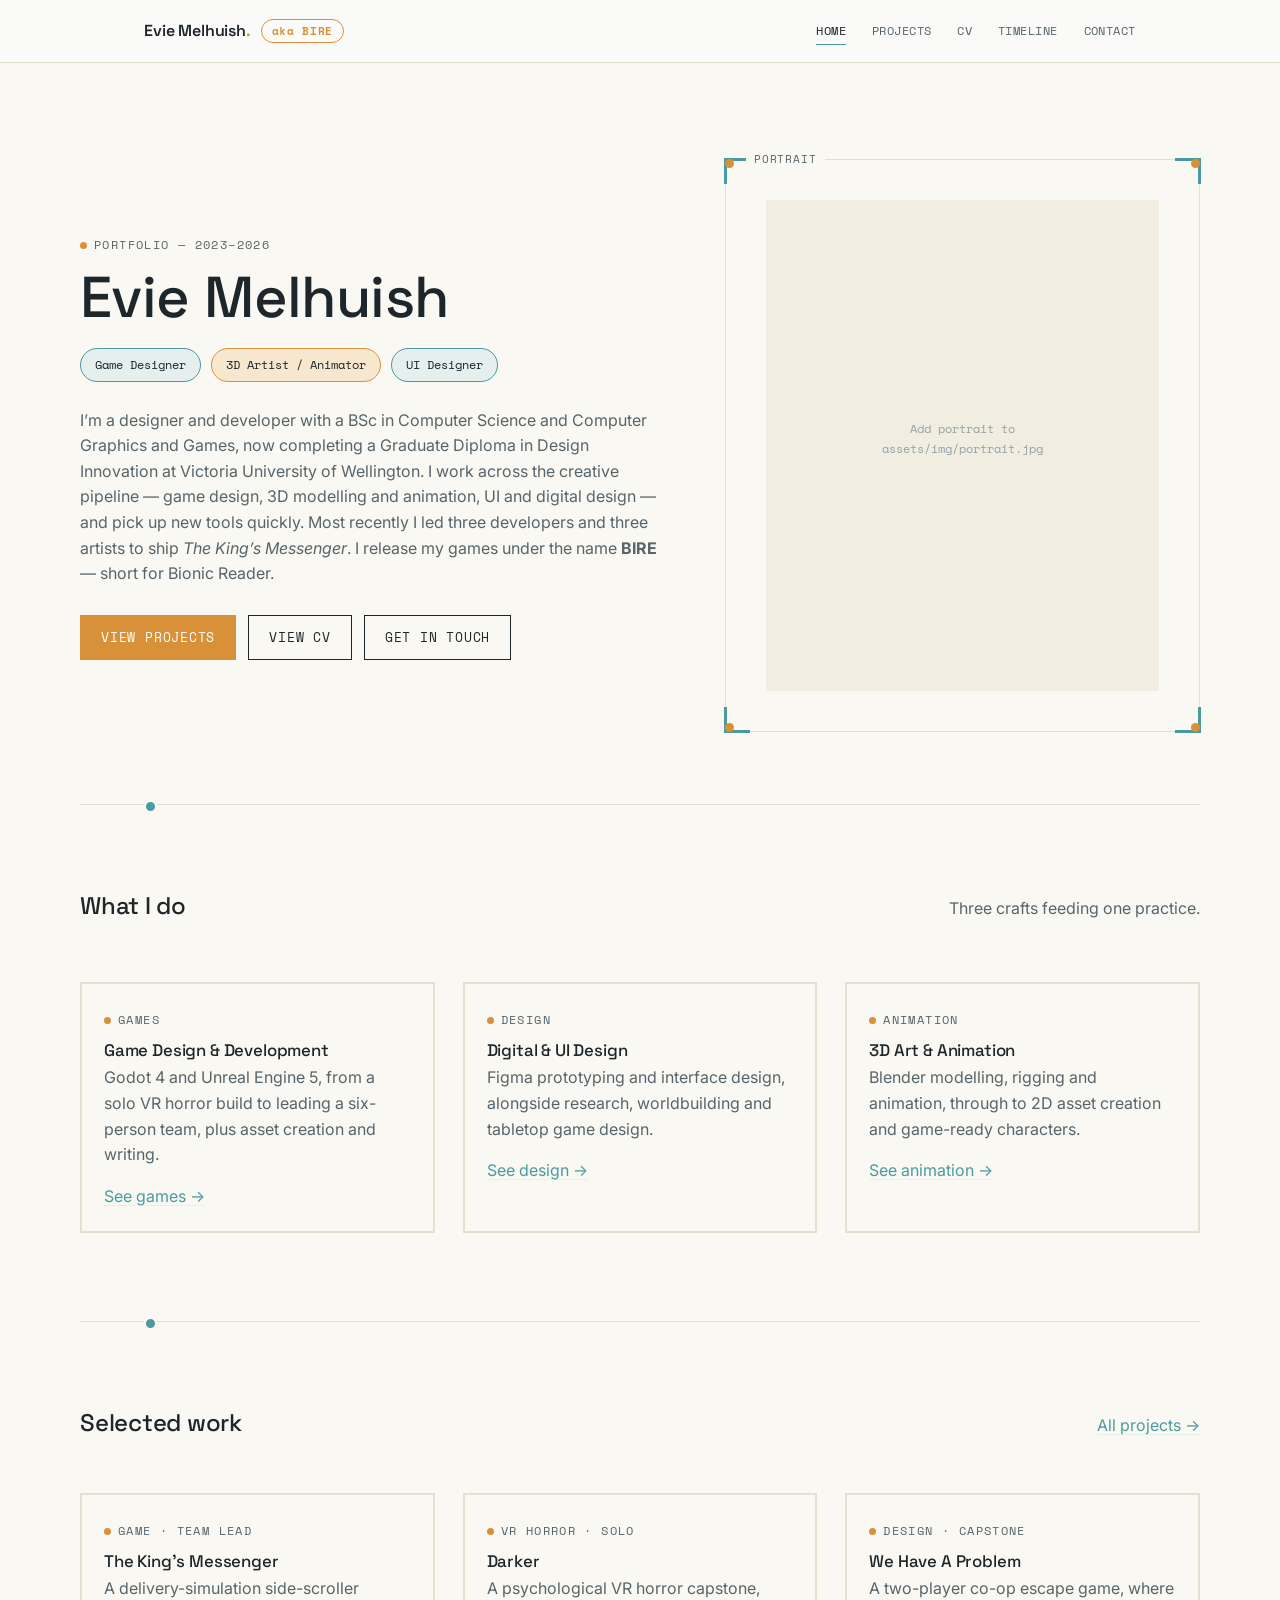
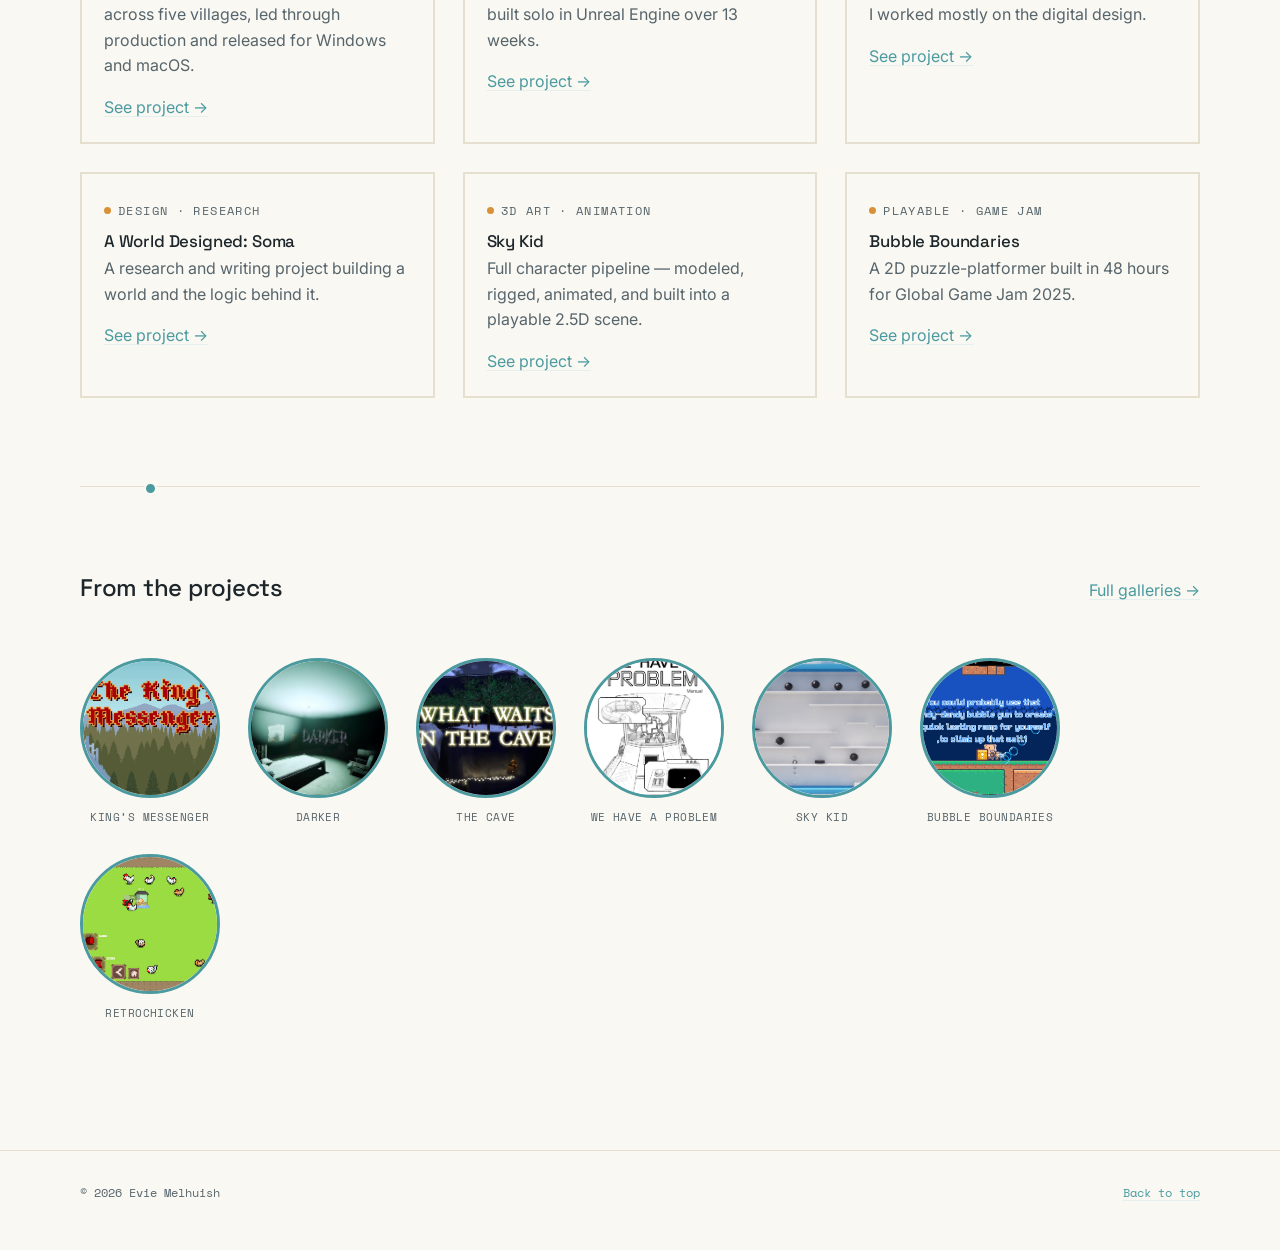
==== index.html @ 29e8d528 "page update" ====
<!DOCTYPE html>
<html lang="en">
<head>
<meta charset="UTF-8">
<meta name="viewport" content="width=device-width, initial-scale=1.0">
<title>Evie Melhuish — Game Designer, 3D Artist &amp; UI Designer</title>
<meta name="description" content="Portfolio of Evie Melhuish: game design, 3D art and animation, and UI design, including The King’s Messenger, We Have A Problem and the solo VR horror Darker.">
<link rel="preconnect" href="https://fonts.googleapis.com">
<link href="https://fonts.googleapis.com/css2?family=Space+Grotesk:wght@500;600;700&family=Inter:wght@400;500;600&family=Space+Mono:wght@400;700&display=swap" rel="stylesheet">
<link rel="stylesheet" href="css/style.css">
</head>
<body>

<header class="site-header">
  <nav class="nav">
    <a href="index.html" class="nav-name">Evie Melhuish<span class="dot">.</span><span class="nickname-badge">aka BIRE</span></a>
    <button class="nav-toggle" aria-expanded="false" aria-label="Toggle navigation">Menu</button>
    <ul class="nav-links">
      <li><a href="index.html" aria-current="page">Home</a></li>
      <li><a href="projects.html">Projects</a></li>
      <li><a href="cv.html">CV</a></li>
      <li><a href="timeline.html">Timeline</a></li>
      <li><a href="contact.html">Contact</a></li>
    </ul>
  </nav>
</header>

<main>

  <!-- HERO -->
  <section class="hero container">
    <div class="hero-grid">
      <div>
        <p class="eyebrow">Portfolio — 2023–2026</p>
        <h1>Evie Melhuish</h1>
        <div class="role-tags">
          <span>Game Designer</span>
          <span>3D Artist / Animator</span>
          <span>UI Designer</span>
        </div>
        <p class="muted">
          I’m a designer and developer with a BSc in Computer Science and Computer
          Graphics and Games, now completing a Graduate Diploma in Design Innovation at
          Victoria University of Wellington. I work across the creative pipeline — game
          design, 3D modelling and animation, UI and digital design — and pick up new
          tools quickly. Most recently I led three developers and three artists to ship
          <em>The King’s Messenger</em>. I release my games under the name
          <strong>BIRE</strong> — short for Bionic Reader.
        </p>
        <div class="hero-actions">
          <a href="projects.html" class="btn btn-accent">View Projects</a>
          <a href="cv.html" class="btn">View CV</a>
          <a href="contact.html" class="btn">Get in Touch</a>
        </div>
      </div>

      <div class="frame">
        <span class="fr fr-tl"></span><span class="fr fr-tr"></span>
      <span class="fr fr-bl"></span><span class="fr fr-br"></span>
        <span class="frame-label">Portrait</span>
        <div class="portrait-frame">
          <!-- Add your headshot at assets/img/portrait.jpg, then replace this paragraph with:
               <img src="assets/img/portrait.jpg" alt="Evie Melhuish"> -->
          <p class="portrait-placeholder">Add portrait to<br>assets/img/portrait.jpg</p>
        </div>
      </div>
    </div>
  </section>

  <!-- WHAT I DO — one card per work section -->
  <section class="section container">
    <div class="section-head">
      <h2>What I do</h2>
      <p class="muted" style="max-width:32ch;">Three crafts feeding one practice.</p>
    </div>
    <div class="grid-3">
      <div class="card">
        <p class="eyebrow">Games</p>
        <h3>Game Design &amp; Development</h3>
        <p class="muted">Godot 4 and Unreal Engine 5, from a solo VR horror build to leading a six-person team, plus asset creation and writing.</p>
        <a href="games.html" class="text-link">See games →</a>
      </div>
      <div class="card">
        <p class="eyebrow">Design</p>
        <h3>Digital &amp; UI Design</h3>
        <p class="muted">Figma prototyping and interface design, alongside research, worldbuilding and tabletop game design.</p>
        <a href="design.html" class="text-link">See design →</a>
      </div>
      <div class="card">
        <p class="eyebrow">Animation</p>
        <h3>3D Art &amp; Animation</h3>
        <p class="muted">Blender modelling, rigging and animation, through to 2D asset creation and game-ready characters.</p>
        <a href="animation.html" class="text-link">See animation →</a>
      </div>
    </div>
  </section>

  <!-- SELECTED WORK -->
  <section class="section container">
    <div class="section-head">
      <h2>Selected work</h2>
      <a href="projects.html" class="text-link">All projects →</a>
    </div>
    <div class="grid-3">
      <div class="card">
        <p class="eyebrow">Game · Team Lead</p>
        <h3>The King’s Messenger</h3>
        <p class="muted">A delivery-simulation side-scroller across five villages, led through production and released for Windows and macOS.</p>
        <a href="games.html#kings-messenger" class="text-link">See project →</a>
      </div>
      <div class="card">
        <p class="eyebrow">VR Horror · Solo</p>
        <h3>Darker</h3>
        <p class="muted">A psychological VR horror capstone, built solo in Unreal Engine over 13 weeks.</p>
        <a href="games.html#darker" class="text-link">See project →</a>
      </div>
      <div class="card">
        <p class="eyebrow">Design · Capstone</p>
        <h3>We Have A Problem</h3>
        <p class="muted">A two-player co-op escape game, where I worked mostly on the digital design.</p>
        <a href="design.html#we-have-a-problem" class="text-link">See project →</a>
      </div>
      <div class="card">
        <p class="eyebrow">Design · Research</p>
        <h3>A World Designed: Soma</h3>
        <p class="muted">A research and writing project building a world and the logic behind it.</p>
        <a href="design.html#soma" class="text-link">See project →</a>
      </div>
      <div class="card">
        <p class="eyebrow">3D Art · Animation</p>
        <h3>Sky Kid</h3>
        <p class="muted">Full character pipeline — modeled, rigged, animated, and built into a playable 2.5D scene.</p>
        <a href="animation.html#sky-kid" class="text-link">See project →</a>
      </div>
      <div class="card">
        <p class="eyebrow">Playable · Game Jam</p>
        <h3>Bubble Boundaries</h3>
        <p class="muted">A 2D puzzle-platformer built in 48 hours for Global Game Jam 2025.</p>
        <a href="games.html#bubble-boundaries" class="text-link">See project →</a>
      </div>
    </div>
  </section>

  <!-- IMAGE GALLERY -->
  <section class="section container">
    <div class="section-head">
      <h2>From the projects</h2>
      <a href="projects.html" class="text-link">Full galleries →</a>
    </div>
    <div class="circle-gallery">
      <a href="games.html#kings-messenger">
        <figure>
          <img src="assets/img/kings-messenger-01-main.jpg" alt="The King’s Messenger screenshot">
          <figcaption>King’s Messenger</figcaption>
        </figure>
      </a>
      <a href="games.html#darker">
        <figure>
          <img src="assets/img/darker-01-cover.jpg" alt="Darker screenshot">
          <figcaption>Darker</figcaption>
        </figure>
      </a>
      <a href="games.html#what-waits-in-the-cave">
        <figure>
          <img src="assets/img/what-waits-in-the-cave-01-main.jpg" alt="What Waits in the Cave screenshot">
          <figcaption>The Cave</figcaption>
        </figure>
      </a>
      <a href="design.html#we-have-a-problem">
        <figure>
          <img src="assets/img/we-have-a-problem-01-cover.jpg" alt="We Have A Problem screenshot">
          <figcaption>We Have A Problem</figcaption>
        </figure>
      </a>
      <a href="animation.html#sky-kid">
        <figure>
          <img src="assets/img/skykid-04-gameplay.jpg" alt="Sky Kid screenshot">
          <figcaption>Sky Kid</figcaption>
        </figure>
      </a>
      <a href="games.html#bubble-boundaries">
        <figure>
          <img src="assets/img/bubble-boundaries-01.jpg" alt="Bubble Boundaries screenshot">
          <figcaption>Bubble Boundaries</figcaption>
        </figure>
      </a>
      <a href="games.html#retrochicken">
        <figure>
          <img src="assets/img/retrochicken-01.jpg" alt="RetroChicken screenshot">
          <figcaption>RetroChicken</figcaption>
        </figure>
      </a>
    </div>
  </section>

</main>

<footer class="site-footer">
  <div class="container">
    <span>© 2026 Evie Melhuish</span>
    <span><a href="index.html" class="text-link">Back to top</a></span>
  </div>
</footer>

<script src="js/main.js"></script>
</body>
</html>
---- css/style.css ----
/* ==========================================================================
   DESIGN TOKENS
   Palette: cool off-white ground, near-black ink, one indigo "select" accent
   (a nod to editor/engine selection-outline blue, kept sparing).
   Type: Space Grotesk (display, technical/geometric) + Inter (body) +
   Space Mono (utility — dates, labels, coordinates).
   Signature element: the "frame" — four corner brackets, like a viewport /
   camera gate / selection reticle. Used to mark anything the visitor should
   treat as a "screen": the hero portrait, project embeds, CV blocks.
   ========================================================================== */

:root {
  /* Palette pulled from Evie's reference swatches: warm lamplight yellow and
     amber sitting above a run of cool teals into near-black navy — reads like
     a flashlight beam in the dark, which suits a horror/VR-leaning games
     portfolio without tipping the whole site into "dark mode". */
  --bg: #FAF8F2;
  --bg-alt: #F1EDE1;
  --ink: #1C262B;
  --ink-muted: #56656C;
  --ink-faint: #96A2A6;
  --accent: #4A9AA0;
  --accent-warm: #D89138;
  --accent-soft: #E4EFEE;
  --accent-warm-soft: #F7E7CE;
  --border: #E4DFCF;
  --border-strong: #C7C0AC;

  --font-display: 'Space Grotesk', 'Helvetica Neue', Arial, sans-serif;
  --font-body: 'Inter', 'Helvetica Neue', Arial, sans-serif;
  --font-mono: 'Space Mono', 'SFMono-Regular', Consolas, monospace;

  --max-width: 1120px;
  --gutter: clamp(20px, 5vw, 64px);
  --frame-pad: clamp(20px, 4vw, 40px);
}

@media (prefers-color-scheme: dark) {
  /* Intentionally not auto-switching — a single considered light theme
     is part of the "clean minimal" brief. Left as a hook if you want
     to add a dark mode later. */
}

* { box-sizing: border-box; }
html { scroll-behavior: smooth; }
@media (prefers-reduced-motion: reduce) {
  html { scroll-behavior: auto; }
  *, *::before, *::after { animation-duration: 0.001ms !important; transition-duration: 0.001ms !important; }
}

body {
  margin: 0;
  background: var(--bg);
  color: var(--ink);
  font-family: var(--font-body);
  font-size: 16px;
  line-height: 1.6;
  -webkit-font-smoothing: antialiased;
}

img { max-width: 100%; display: block; }
a { color: inherit; }

h1, h2, h3, h4 {
  font-family: var(--font-display);
  font-weight: 500;
  line-height: 1.1;
  margin: 0 0 0.5em;
  letter-spacing: -0.01em;
}

p { margin: 0 0 1em; color: var(--ink); }
.muted { color: var(--ink-muted); }

.eyebrow {
  font-family: var(--font-mono);
  font-size: 0.72rem;
  letter-spacing: 0.12em;
  text-transform: uppercase;
  color: var(--ink-muted);
  display: inline-flex;
  align-items: center;
  gap: 7px;
}
.eyebrow::before {
  content: '';
  width: 7px;
  height: 7px;
  border-radius: 50%;
  background: var(--accent-warm);
  flex-shrink: 0;
}

.container {
  max-width: var(--max-width);
  margin: 0 auto;
  padding: 0 var(--gutter);
}

/* ---------------------------------------------------------------------- */
/* NAVIGATION                                                              */
/* ---------------------------------------------------------------------- */

.site-header {
  position: sticky;
  top: 0;
  z-index: 50;
  background: rgba(250, 250, 249, 0.9);
  backdrop-filter: blur(6px);
  border-bottom: 1px solid var(--border);
}

.nav {
  max-width: var(--max-width);
  margin: 0 auto;
  padding: 18px var(--gutter);
  display: flex;
  align-items: center;
  justify-content: space-between;
}

.nav-name {
  font-family: var(--font-display);
  font-size: 1rem;
  font-weight: 600;
  text-decoration: none;
  letter-spacing: -0.01em;
}

.nav-name .dot { color: var(--accent-warm); }

.nickname-badge {
  font-family: var(--font-mono);
  font-size: 0.68rem;
  letter-spacing: 0.06em;
  color: var(--accent-warm);
  border: 1.5px solid var(--accent-warm);
  border-radius: 999px;
  padding: 3px 10px;
  margin-left: 10px;
  vertical-align: middle;
}

.nav-links {
  display: flex;
  gap: clamp(14px, 2vw, 28px);
  list-style: none;
  margin: 0;
  padding: 0;
  font-family: var(--font-mono);
  font-size: 0.78rem;
  letter-spacing: 0.04em;
  text-transform: uppercase;
}

.nav-links a {
  text-decoration: none;
  color: var(--ink-muted);
  padding-bottom: 4px;
  border-bottom: 1px solid transparent;
  transition: color 0.15s ease, border-color 0.15s ease;
}

.nav-links a:hover,
.nav-links a[aria-current="page"] {
  color: var(--ink);
  border-color: var(--accent);
}

.nav-toggle {
  display: none;
  background: none;
  border: 1px solid var(--border-strong);
  padding: 6px 10px;
  font-family: var(--font-mono);
  font-size: 0.75rem;
  cursor: pointer;
}

@media (max-width: 720px) {
  .nav-toggle { display: inline-block; }
  .nav-links {
    position: absolute;
    top: 100%;
    left: 0;
    right: 0;
    flex-direction: column;
    background: var(--bg);
    border-bottom: 1px solid var(--border);
    padding: 12px var(--gutter) 20px;
    gap: 14px;
    display: none;
  }
  .nav-links.open { display: flex; }
}

/* ---------------------------------------------------------------------- */
/* SIGNATURE ELEMENT — THE FRAME (viewport / camera gate / reticle)        */
/* ---------------------------------------------------------------------- */

.frame {
  position: relative;
  padding: var(--frame-pad);
  border: 1px solid var(--border);
}

.fr {
  position: absolute;
  width: 26px;
  height: 26px;
  border: 3px solid var(--accent);
  pointer-events: none;
}
.fr-tl { top: -2px; left: -2px; border-right: none; border-bottom: none; }
.fr-tr { top: -2px; right: -2px; border-left: none; border-bottom: none; }
.fr-bl { bottom: -2px; left: -2px; border-right: none; border-top: none; }
.fr-br { bottom: -2px; right: -2px; border-left: none; border-top: none; }

/* Rivet dots — a small circle sitting right on each corner, the frame's
   one deliberate square/circle mashup rather than pure right angles. */
.fr::after {
  content: '';
  position: absolute;
  width: 9px;
  height: 9px;
  border-radius: 50%;
  background: var(--accent-warm);
}
.fr-tl::after { top: -2px; left: -2px; }
.fr-tr::after { top: -2px; right: -2px; }
.fr-bl::after { bottom: -2px; left: -2px; }
.fr-br::after { bottom: -2px; right: -2px; }

.frame-label {
  position: absolute;
  top: -10px;
  left: 20px;
  background: var(--bg);
  padding: 0 8px;
  font-family: var(--font-mono);
  font-size: 0.7rem;
  letter-spacing: 0.08em;
  text-transform: uppercase;
  color: var(--ink-muted);
}

/* ---------------------------------------------------------------------- */
/* BUTTONS / LINKS                                                         */
/* ---------------------------------------------------------------------- */

.btn {
  display: inline-flex;
  align-items: center;
  gap: 8px;
  font-family: var(--font-mono);
  font-size: 0.82rem;
  text-transform: uppercase;
  letter-spacing: 0.06em;
  text-decoration: none;
  color: var(--ink);
  border: 1px solid var(--ink);
  padding: 11px 20px;
  transition: background 0.15s ease, color 0.15s ease;
}

.btn:hover { background: var(--ink); color: var(--bg); }

.btn-accent {
  border-color: var(--accent-warm);
  background: var(--accent-warm);
  color: #fff;
}
.btn-accent:hover { background: #fff; color: var(--accent-warm); }

.text-link {
  color: var(--accent);
  text-decoration: underline;
  text-underline-offset: 3px;
  text-decoration-color: var(--accent-soft);
}
.text-link:hover { text-decoration-color: var(--accent); }

/* ---------------------------------------------------------------------- */
/* HERO                                                                     */
/* ---------------------------------------------------------------------- */

.hero {
  padding: clamp(48px, 8vw, 96px) 0 clamp(40px, 6vw, 72px);
}

.hero-grid {
  display: grid;
  grid-template-columns: 1.1fr 0.9fr;
  gap: clamp(32px, 5vw, 64px);
  align-items: center;
}

@media (max-width: 820px) {
  .hero-grid { grid-template-columns: 1fr; }
}

.hero h1 {
  font-size: clamp(2.4rem, 5vw, 3.6rem);
  margin-bottom: 0.3em;
}

.role-tags {
  display: flex;
  flex-wrap: wrap;
  gap: 10px;
  margin: 18px 0 26px;
  font-family: var(--font-mono);
  font-size: 0.78rem;
}

.role-tags span {
  border: 1.5px solid var(--accent);
  background: var(--accent-soft);
  color: var(--ink);
  padding: 6px 14px;
  border-radius: 999px;
}
.role-tags span:nth-child(2n) {
  border-color: var(--accent-warm);
  background: var(--accent-warm-soft);
}

.hero-actions {
  display: flex;
  flex-wrap: wrap;
  gap: 12px;
  margin-top: 28px;
}

.portrait-frame {
  aspect-ratio: 4 / 5;
  display: flex;
  align-items: center;
  justify-content: center;
  background: var(--bg-alt);
}

.portrait-frame img { width: 100%; height: 100%; object-fit: cover; }

.portrait-placeholder {
  font-family: var(--font-mono);
  font-size: 0.78rem;
  color: var(--ink-faint);
  text-align: center;
  padding: 0 20px;
}

/* ---------------------------------------------------------------------- */
/* SECTIONS / GENERIC                                                      */
/* ---------------------------------------------------------------------- */

.section {
  position: relative;
  padding: clamp(48px, 7vw, 88px) 0;
  border-top: 1px solid var(--border);
}
.section::before {
  content: '';
  position: absolute;
  top: -5px;
  left: var(--gutter);
  width: 9px;
  height: 9px;
  border-radius: 50%;
  background: var(--accent);
  border: 2px solid var(--bg);
}

.section-head {
  display: flex;
  justify-content: space-between;
  align-items: baseline;
  gap: 24px;
  margin-bottom: clamp(28px, 4vw, 44px);
  flex-wrap: wrap;
}

.grid-3 {
  display: grid;
  grid-template-columns: repeat(3, 1fr);
  gap: 28px;
}
@media (max-width: 900px) { .grid-3 { grid-template-columns: 1fr 1fr; } }
@media (max-width: 620px) { .grid-3 { grid-template-columns: 1fr; } }

.card {
  border: 2px solid var(--border);
  padding: 22px;
  transition: border-color 0.15s ease;
}
.card:hover { border-color: var(--accent); }

.card h3 { font-size: 1.05rem; margin-bottom: 6px; }

/* ---------------------------------------------------------------------- */
/* PROJECTS PAGE                                                           */
/* ---------------------------------------------------------------------- */

.jump-links {
  position: sticky;
  top: 61px; /* sits just under header */
  z-index: 40;
  background: var(--bg);
  border-bottom: 1px solid var(--border);
  padding: 14px var(--gutter);
  display: flex;
  flex-wrap: wrap;
  gap: 8px 10px;
}

.jump-links a {
  font-family: var(--font-mono);
  font-size: 0.75rem;
  text-transform: uppercase;
  letter-spacing: 0.04em;
  text-decoration: none;
  color: var(--ink-muted);
  border: 2px solid var(--border-strong);
  border-radius: 999px;
  padding: 6px 14px;
  transition: color 0.15s ease, border-color 0.15s ease;
}
.jump-links a:hover { color: var(--accent); border-color: var(--accent); }

.project-block {
  padding: clamp(48px, 7vw, 88px) 0;
  border-top: 1px solid var(--border);
  scroll-margin-top: 130px;
}

.project-meta {
  display: flex;
  flex-wrap: wrap;
  gap: 10px;
  margin: 10px 0 18px;
  font-family: var(--font-mono);
  font-size: 0.75rem;
  color: var(--ink-muted);
}
.project-meta span { border: 1.5px solid var(--border-strong); border-radius: 999px; padding: 4px 11px; }

.embed-wrap {
  position: relative;
  width: 100%;
  aspect-ratio: 16 / 9;
  background: var(--bg-alt);
}

.embed-wrap iframe {
  width: 100%;
  height: 100%;
  border: 0;
  display: block;
}

.embed-placeholder {
  position: absolute;
  inset: 0;
  display: flex;
  align-items: center;
  justify-content: center;
  flex-direction: column;
  gap: 10px;
  font-family: var(--font-mono);
  font-size: 0.8rem;
  color: var(--ink-faint);
  text-align: center;
  padding: 0 24px;
}

.project-links {
  display: flex;
  gap: 12px;
  margin-top: 18px;
  flex-wrap: wrap;
}

/* Secondary stills — deliberately plain (hairline border only, no corner
   brackets) so the .frame motif stays reserved for the one hero shot per
   project rather than being diluted across every thumbnail. */
.still-grid {
  display: grid;
  grid-template-columns: repeat(auto-fit, minmax(220px, 1fr));
  gap: 14px;
  margin-top: 16px;
}
.still-grid figure { margin: 0; }
.still-grid img {
  width: 100%;
  aspect-ratio: 4 / 3;
  object-fit: cover;
  border: 2px solid var(--border);
  display: block;
}
.still-grid figcaption {
  font-family: var(--font-mono);
  font-size: 0.68rem;
  letter-spacing: 0.06em;
  text-transform: uppercase;
  color: var(--ink-muted);
  margin-top: 6px;
}

/* A wide, uncropped strip for banner-shaped assets like sprite sheets */
.sprite-strip {
  width: 100%;
  border: 2px solid var(--border);
  background: var(--bg-alt);
  padding: 10px;
  margin-top: 16px;
}
.sprite-strip img { width: 100%; height: auto; display: block; }

/* Circular gallery — a deliberate break from the frame's right angles,
   used on the homepage to pull in shots from across every project. */
.circle-gallery {
  display: flex;
  flex-wrap: wrap;
  gap: clamp(16px, 3vw, 28px);
  justify-content: flex-start;
}
.circle-gallery a { text-decoration: none; }
.circle-gallery figure {
  margin: 0;
  width: clamp(96px, 14vw, 140px);
  text-align: center;
}
.circle-gallery img {
  width: 100%;
  aspect-ratio: 1 / 1;
  border-radius: 50%;
  object-fit: cover;
  border: 3px solid var(--accent);
  display: block;
}
.circle-gallery figure:nth-child(2n) img { border-color: var(--accent-warm); }
.circle-gallery figcaption {
  font-family: var(--font-mono);
  font-size: 0.7rem;
  letter-spacing: 0.04em;
  text-transform: uppercase;
  color: var(--ink-muted);
  margin-top: 10px;
}

/* ---------------------------------------------------------------------- */
/* CV PAGE                                                                  */
/* ---------------------------------------------------------------------- */

.cv-row {
  display: grid;
  grid-template-columns: 140px 1fr;
  gap: 18px;
  padding: 18px 0;
  border-top: 2px solid var(--border);
}
.cv-row:last-child { border-bottom: 2px solid var(--border); }

.cv-date {
  font-family: var(--font-mono);
  font-size: 0.8rem;
  color: var(--ink-muted);
}

@media (max-width: 620px) {
  .cv-row { grid-template-columns: 1fr; gap: 4px; }
}

.skills-list {
  display: flex;
  flex-wrap: wrap;
  gap: 8px;
}
.skills-list span {
  font-family: var(--font-mono);
  font-size: 0.75rem;
  border: 1.5px solid var(--border-strong);
  border-radius: 999px;
  padding: 5px 12px;
}

/* ---------------------------------------------------------------------- */
/* TIMELINE PAGE (a real sequence — numbering earns its place here)        */
/* ---------------------------------------------------------------------- */

.timeline {
  position: relative;
  margin-left: 6px;
  padding-left: 34px;
  border-left: 2px solid var(--border);
}

.timeline-item {
  position: relative;
  padding-bottom: clamp(36px, 5vw, 56px);
}
.timeline-item:last-child { padding-bottom: 0; }

.timeline-item::before {
  content: '';
  position: absolute;
  left: -43px;
  top: 2px;
  width: 14px;
  height: 14px;
  border-radius: 50%;
  background: var(--bg);
  border: 3px solid var(--accent);
}
.timeline-item:nth-child(2n)::before {
  border-color: var(--accent-warm);
}

.timeline-year {
  font-family: var(--font-mono);
  font-size: 0.78rem;
  color: var(--accent);
  margin-bottom: 4px;
  display: block;
}

/* ---------------------------------------------------------------------- */
/* CONTACT PAGE                                                            */
/* ---------------------------------------------------------------------- */

.contact-grid {
  display: grid;
  grid-template-columns: repeat(auto-fit, minmax(220px, 1fr));
  gap: 18px;
}

.contact-card {
  border: 2px solid var(--border);
  padding: 22px;
  text-decoration: none;
  display: block;
  transition: border-color 0.15s ease;
}
.contact-card:hover { border-color: var(--accent); }
.contact-card .eyebrow { margin-bottom: 8px; }
.contact-card strong { font-family: var(--font-display); font-size: 1.05rem; }

/* ---------------------------------------------------------------------- */
/* FOOTER                                                                   */
/* ---------------------------------------------------------------------- */

.site-footer {
  border-top: 1px solid var(--border);
  padding: 32px var(--gutter) 48px;
  margin-top: 40px;
}
.site-footer .container {
  display: flex;
  justify-content: space-between;
  flex-wrap: wrap;
  gap: 12px;
  font-family: var(--font-mono);
  font-size: 0.75rem;
  color: var(--ink-muted);
  padding: 0;
}

/* ---------------------------------------------------------------------- */
/* ADDITIONS — category sections, embeds, project index                    */
/* ---------------------------------------------------------------------- */

img { background: var(--bg-alt); }

.still-grid--contain img { object-fit: contain; padding: 8px; }
.still-group-title { font-size: 0.95rem; margin: 32px 0 0; color: var(--ink-muted); }
.embed-wrap .embed-placeholder { font-size: 0.85rem; }

.embed-wrap img,
.embed-wrap video { width: 100%; height: 100%; object-fit: cover; display: block; }
.embed-wrap--tall { aspect-ratio: 4 / 5; }
.embed-wrap--tall img { object-fit: contain; }

.category-head {
  padding-top: clamp(56px, 8vw, 96px);
  border-top: 2px solid var(--ink);
  scroll-margin-top: 130px;
}
.category-head h2 { font-size: clamp(2rem, 4vw, 2.8rem); margin-bottom: 0.3em; }
.category-head + .project-block { border-top: none; padding-top: clamp(28px, 4vw, 48px); }

.project-index { margin-top: 28px; }
.project-index h3 { font-size: 1rem; margin-bottom: 10px; }
.project-index ul { list-style: none; margin: 0; padding: 0; }
.project-index li { padding: 5px 0; border-top: 1px solid var(--border); }
.project-index a { text-decoration: none; color: var(--ink-muted); }
.project-index a:hover { color: var(--accent); }

.nav-links a:focus-visible, .btn:focus-visible, .jump-links a:focus-visible,
.text-link:focus-visible, .contact-card:focus-visible, .nav-toggle:focus-visible {
  outline: 2px solid var(--accent-warm);
  outline-offset: 3px;
}

/* ---- compact project layout + sub-pages ---- */
.project-block { padding: clamp(28px, 4vw, 48px) 0; }
.project-block h2 { font-size: clamp(1.45rem, 2.4vw, 1.9rem); margin-bottom: 0.2em; }
.project-block .project-meta { margin: 8px 0 12px; font-size: 0.7rem; gap: 8px; }
.project-block .project-meta span { padding: 3px 10px; }
.project-block p.muted { font-size: 0.95rem; line-height: 1.55; margin-bottom: 0.6em; }
.project-block .frame { padding: 18px; }
.project-block .frame .embed-wrap {
  width: min(100%, max(520px, calc((100vh - 360px) * 16 / 9)));
  width: min(100%, max(520px, calc((100svh - 360px) * 16 / 9)));
  margin-inline: auto;
}
.still-grid { grid-template-columns: repeat(auto-fit, minmax(200px, 1fr)); gap: 12px; }

.doc-pair {
  display: grid;
  grid-template-columns: repeat(2, minmax(0, 1fr));
  gap: 18px;
  max-width: 560px;
  margin: 16px auto 0;
}
.doc-pair figure { margin: 0; }
.doc-pair img {
  width: 100%;
  aspect-ratio: 210 / 297; /* A4 portrait */
  object-fit: contain;
  background: #fff;
  border: 2px solid var(--border);
  display: block;
}
.doc-pair figcaption {
  font-family: var(--font-mono);
  font-size: 0.68rem;
  letter-spacing: 0.06em;
  text-transform: uppercase;
  color: var(--ink-muted);
  margin-top: 6px;
}

.jump-links a[aria-current="page"] { color: var(--bg); background: var(--ink); border-color: var(--ink); }
.mini-index { display: flex; flex-wrap: wrap; gap: 8px; margin: 20px 0 0; padding: 0; list-style: none; }
.mini-index a {
  font-family: var(--font-mono); font-size: 0.72rem; text-decoration: none;
  color: var(--ink-muted); border: 1.5px solid var(--border-strong);
  border-radius: 999px; padding: 4px 11px;
  transition: color 0.15s ease, border-color 0.15s ease;
}
.mini-index a:hover { color: var(--accent); border-color: var(--accent); }
.hub-card h3 { font-size: 1.3rem; }
.hub-card:hover { border-color: var(--border-strong); }
.page-nav {
  display: flex; justify-content: space-between; align-items: center; gap: 16px; flex-wrap: wrap;
  padding: 24px 0 56px; border-top: 1px solid var(--border);
}
@media (max-width: 720px) { .project-block .frame { padding: 12px; } .doc-pair { gap: 12px; } }
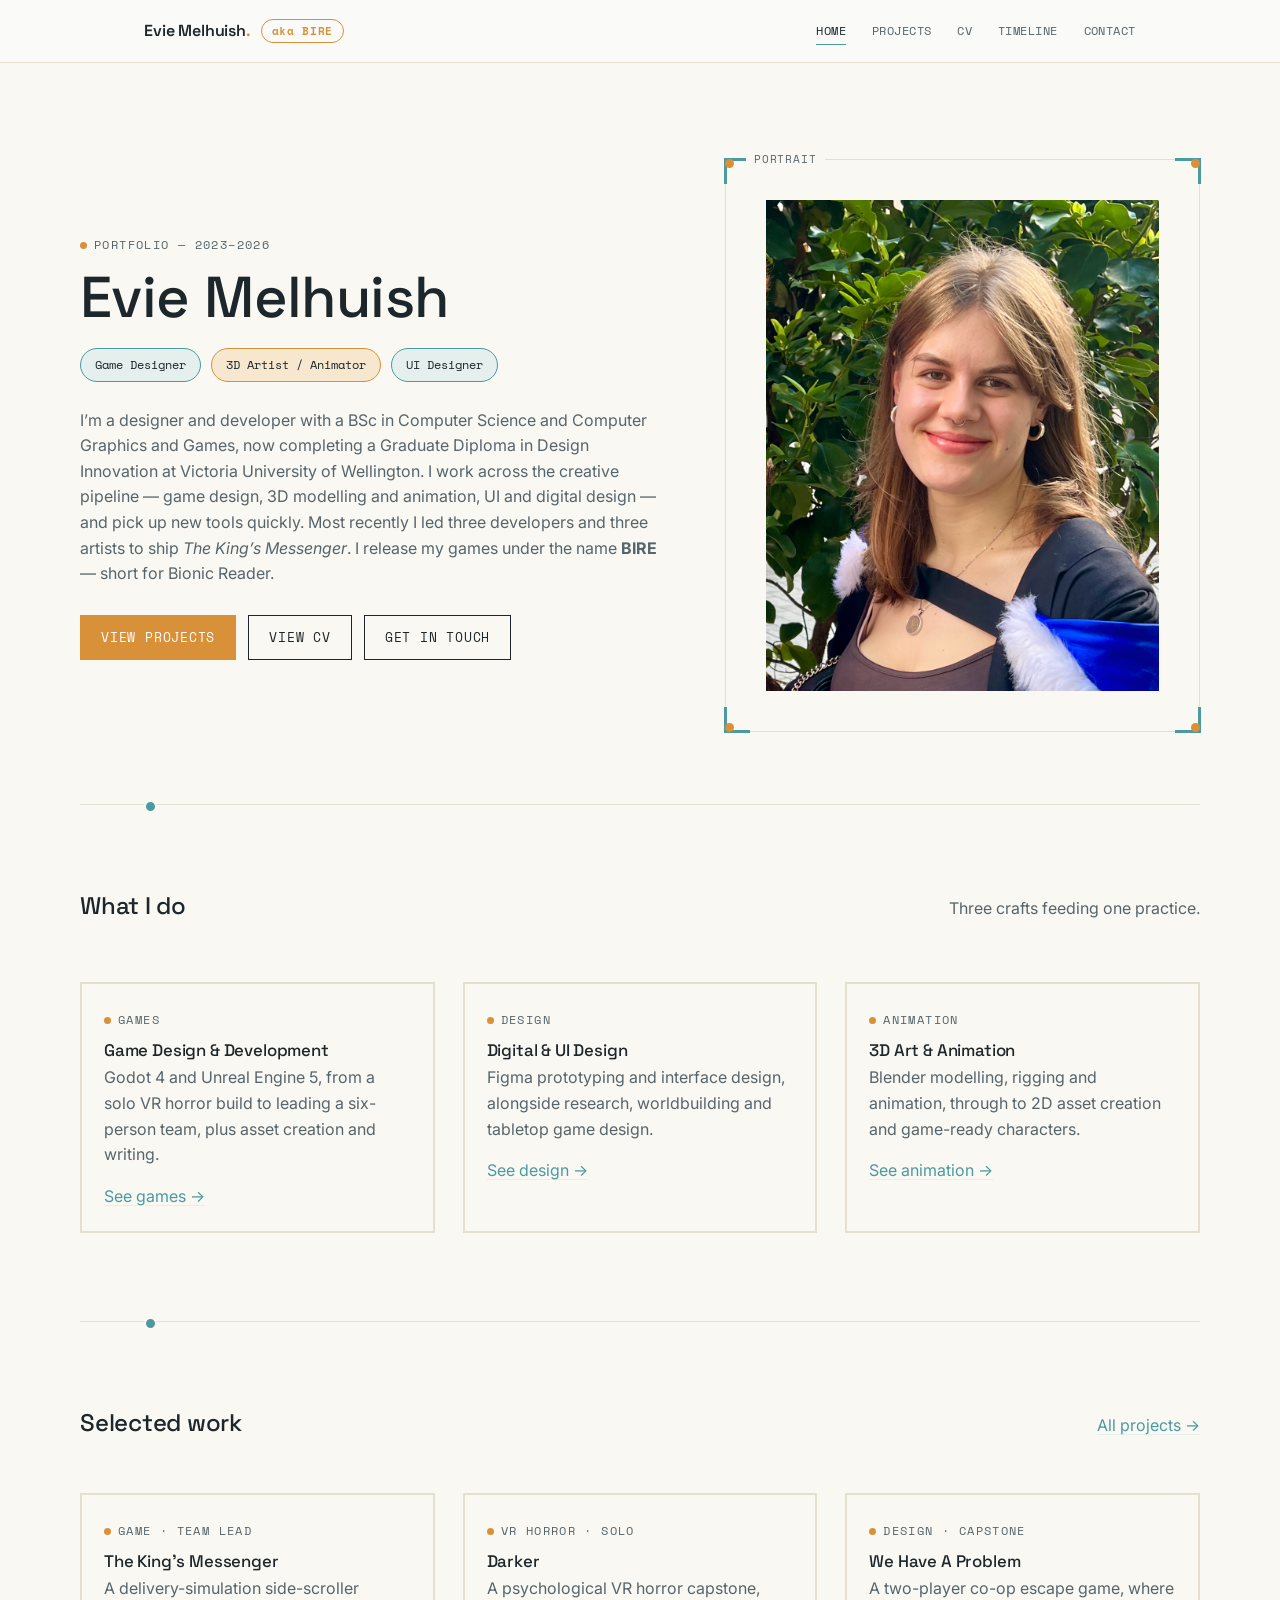
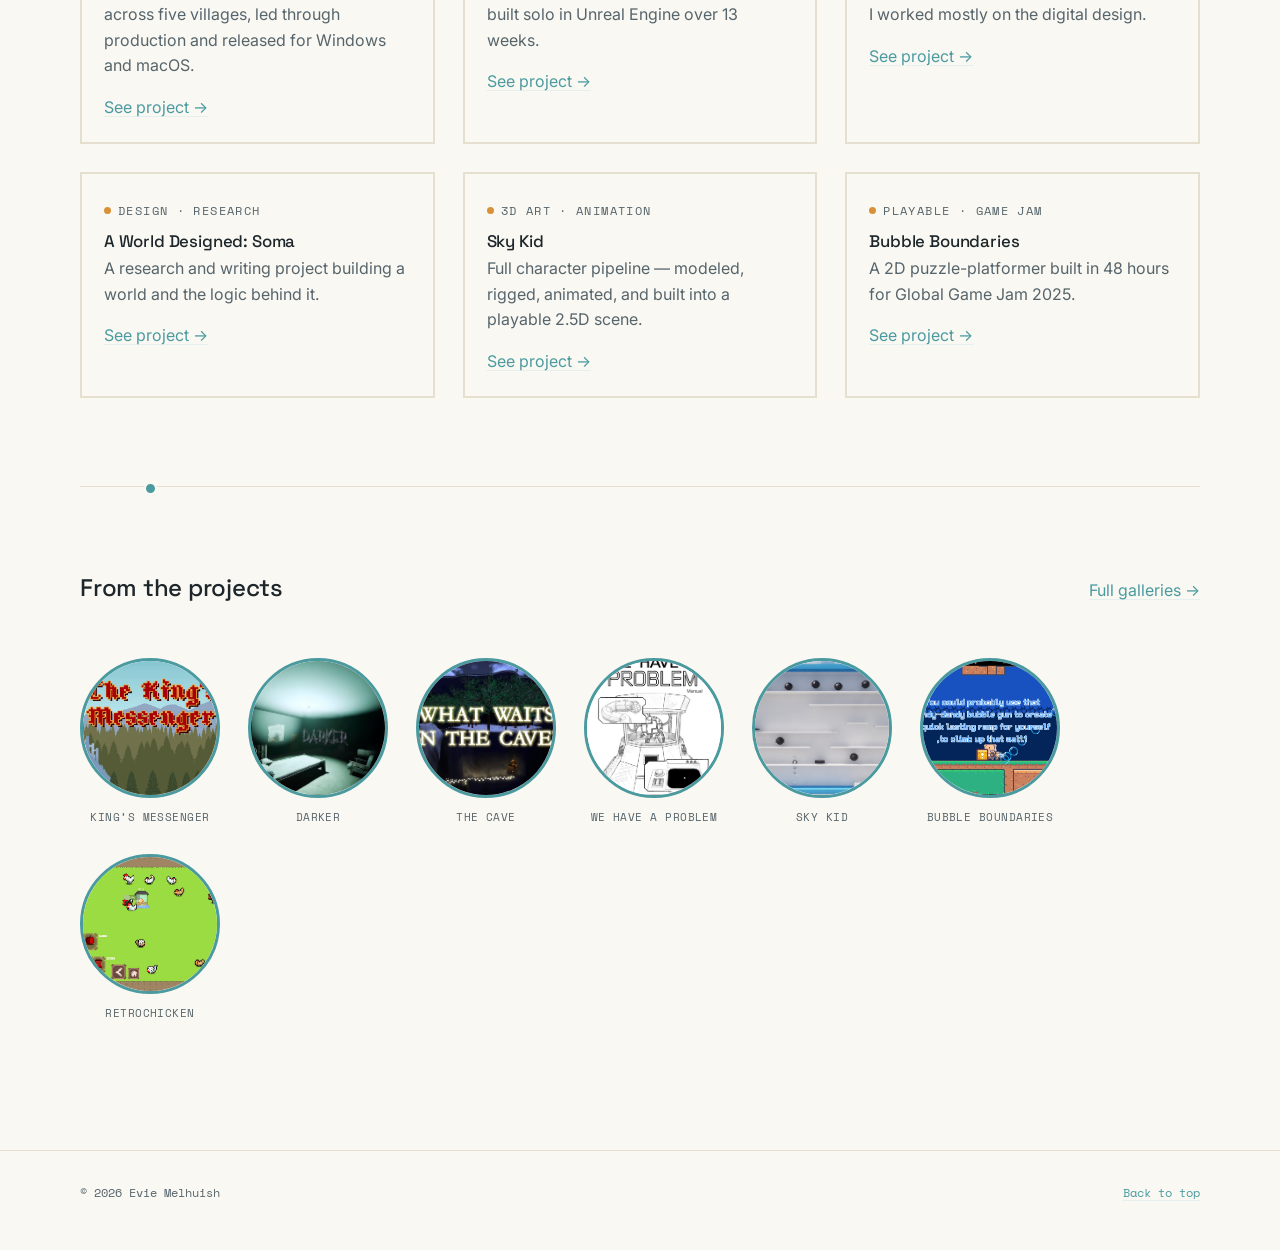
==== commit 29e732bd: "Replace placeholder with actual portrait image" ====
--- a/index.html
+++ b/index.html
@@ -59,9 +59,7 @@
       <span class="fr fr-bl"></span><span class="fr fr-br"></span>
         <span class="frame-label">Portrait</span>
         <div class="portrait-frame">
-          <!-- Add your headshot at assets/img/portrait.jpg, then replace this paragraph with:
-               <img src="assets/img/portrait.jpg" alt="Evie Melhuish"> -->
-          <p class="portrait-placeholder">Add portrait to<br>assets/img/portrait.jpg</p>
+          <img src="assets/img/portrait.jpg" alt="Evie Melhuish">
         </div>
       </div>
     </div>
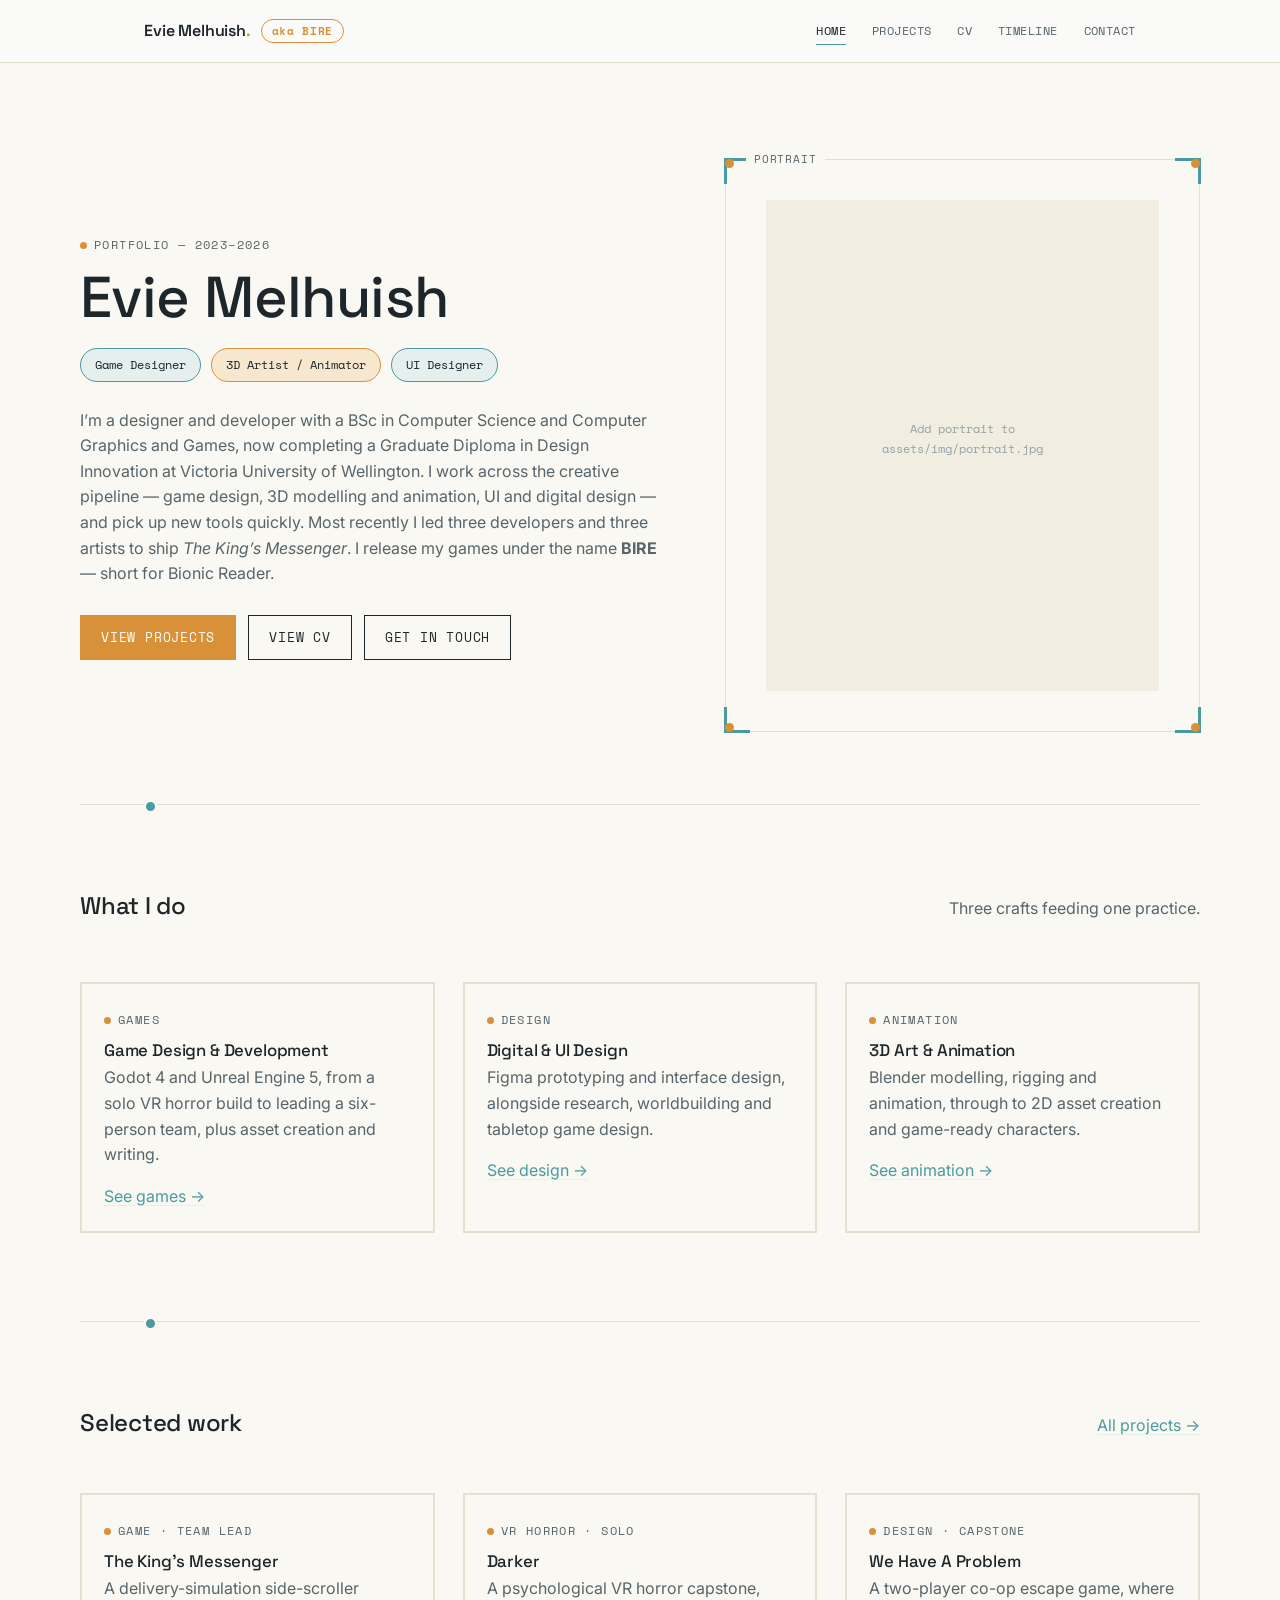
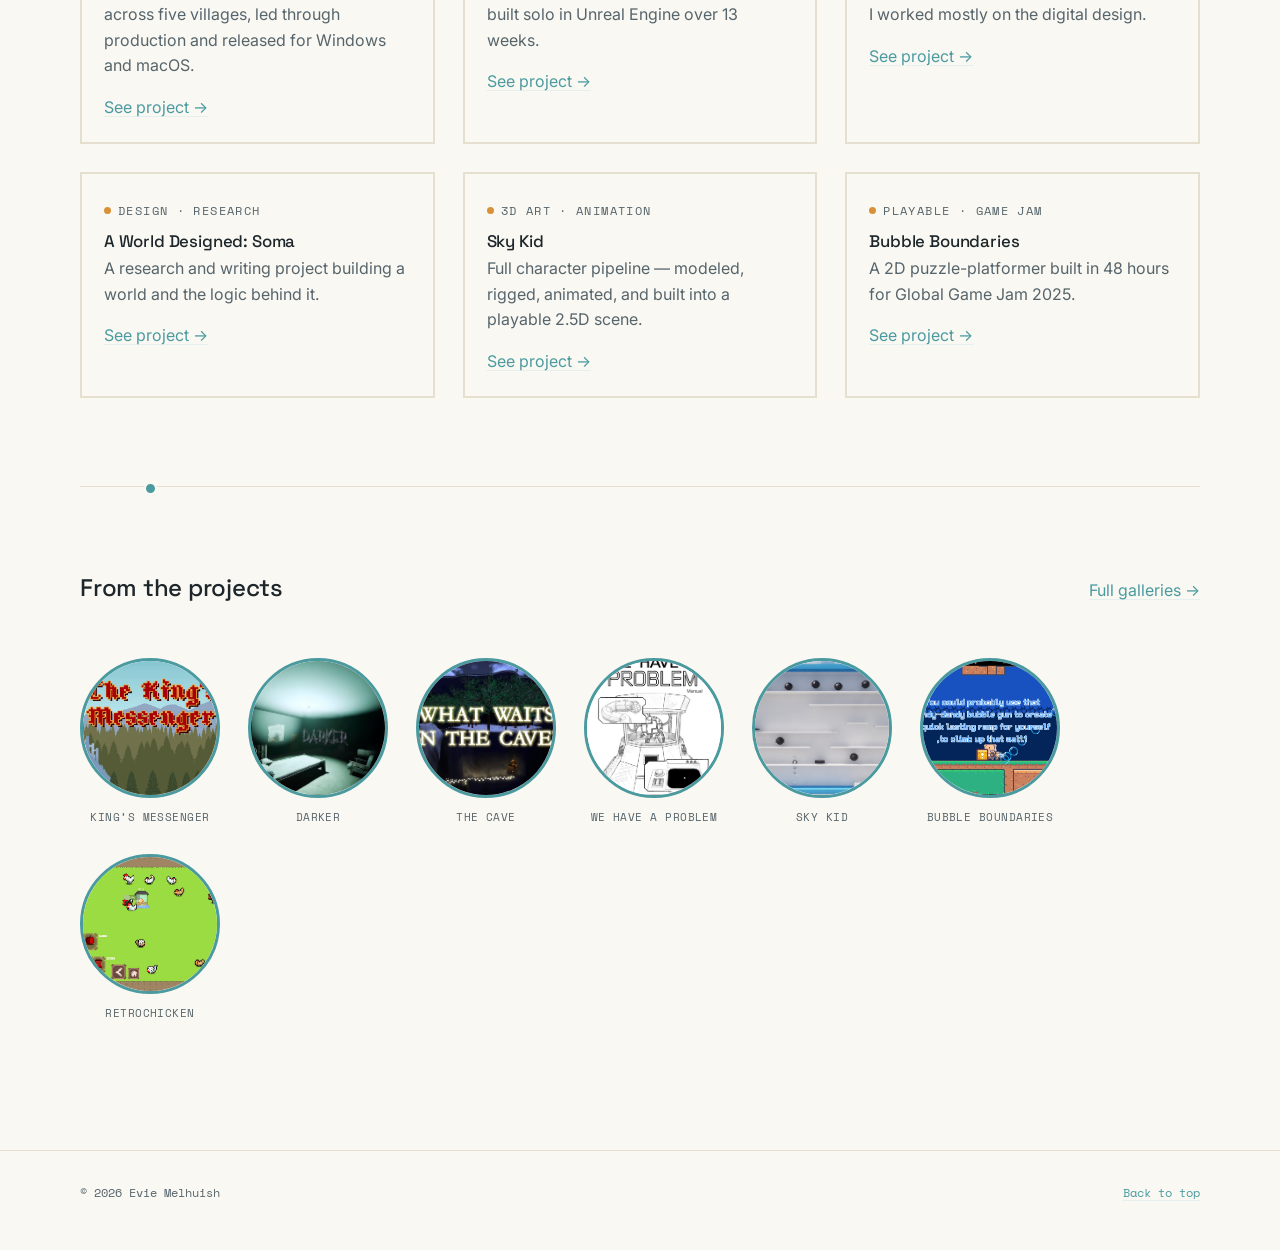
==== commit 24689fac: "update" ====
--- a/index.html
+++ b/index.html
@@ -59,7 +59,9 @@
       <span class="fr fr-bl"></span><span class="fr fr-br"></span>
         <span class="frame-label">Portrait</span>
         <div class="portrait-frame">
-          <img src="assets/img/portrait.jpg" alt="Evie Melhuish">
+          <!-- Add your headshot at assets/img/portrait.jpg, then replace this paragraph with:
+               <img src="assets/img/portrait.jpg" alt="Evie Melhuish"> -->
+          <p class="portrait-placeholder">Add portrait to<br>assets/img/portrait.jpg</p>
         </div>
       </div>
     </div>
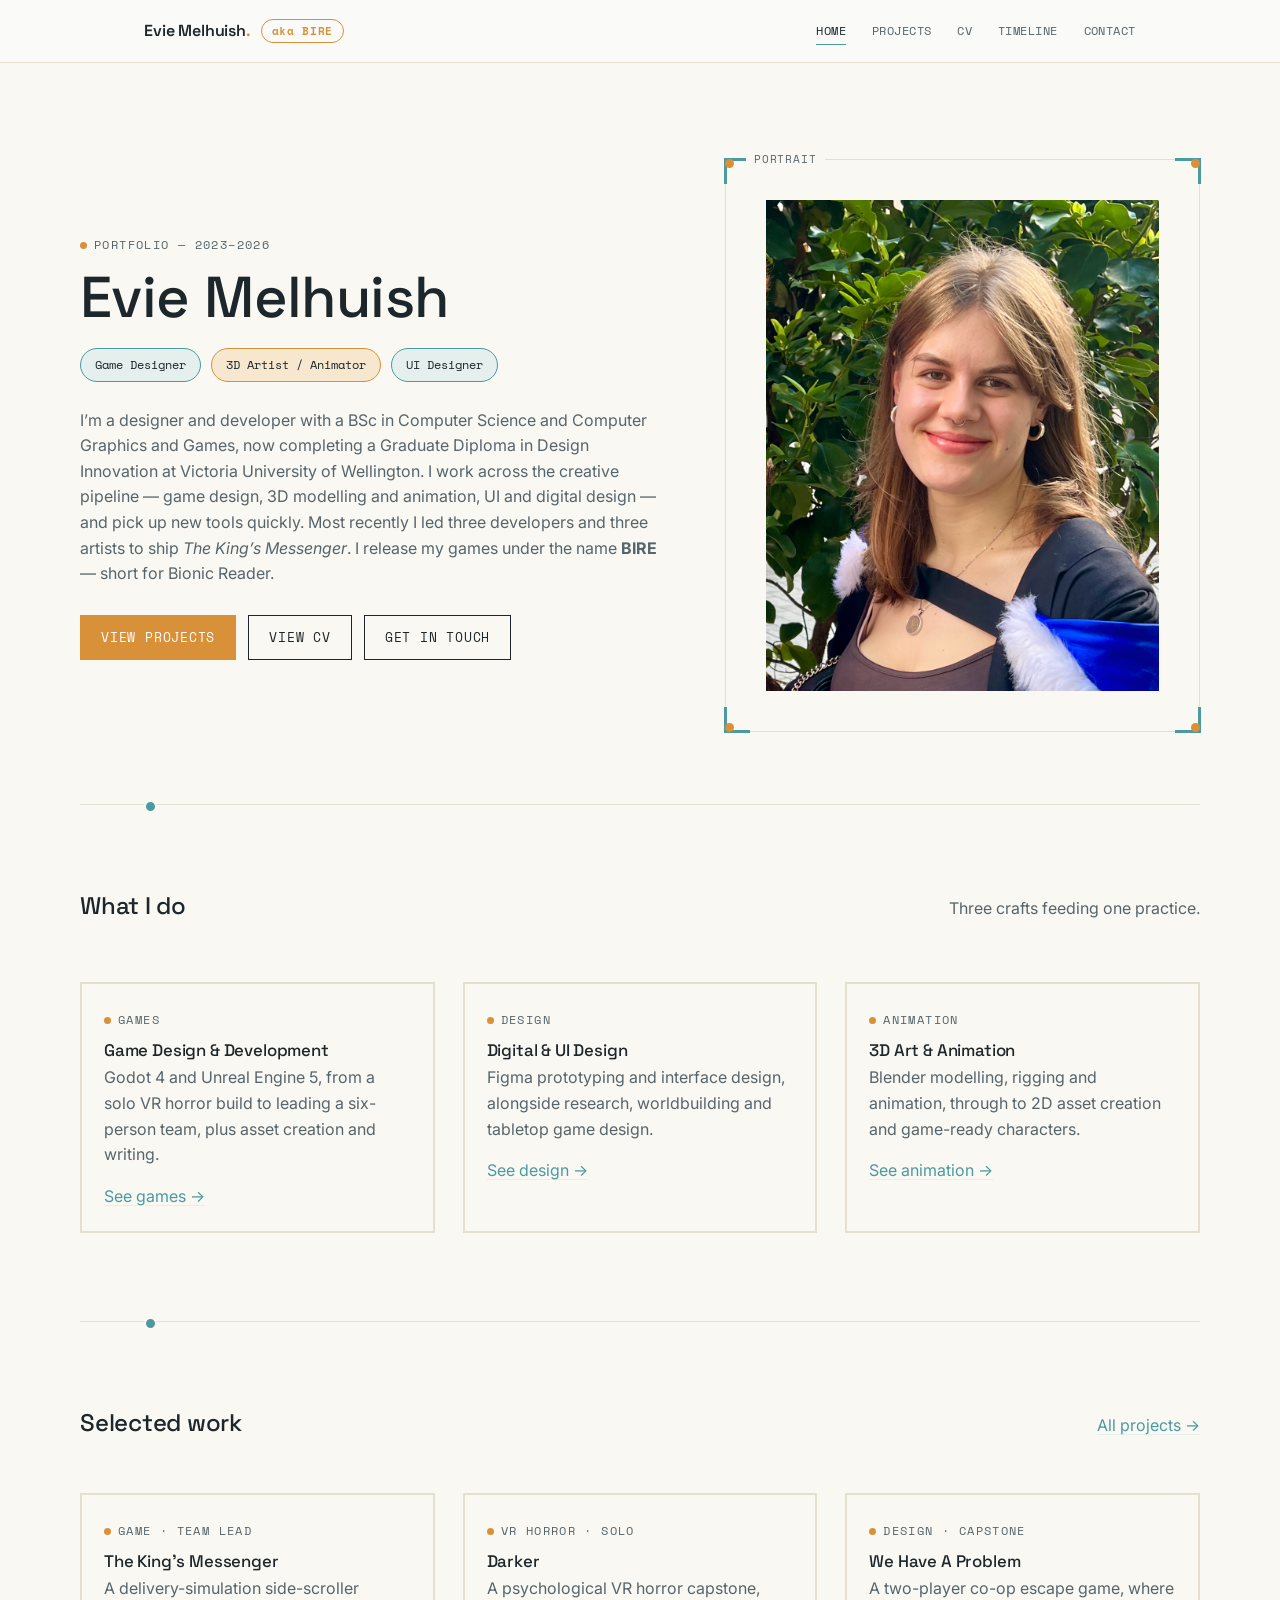
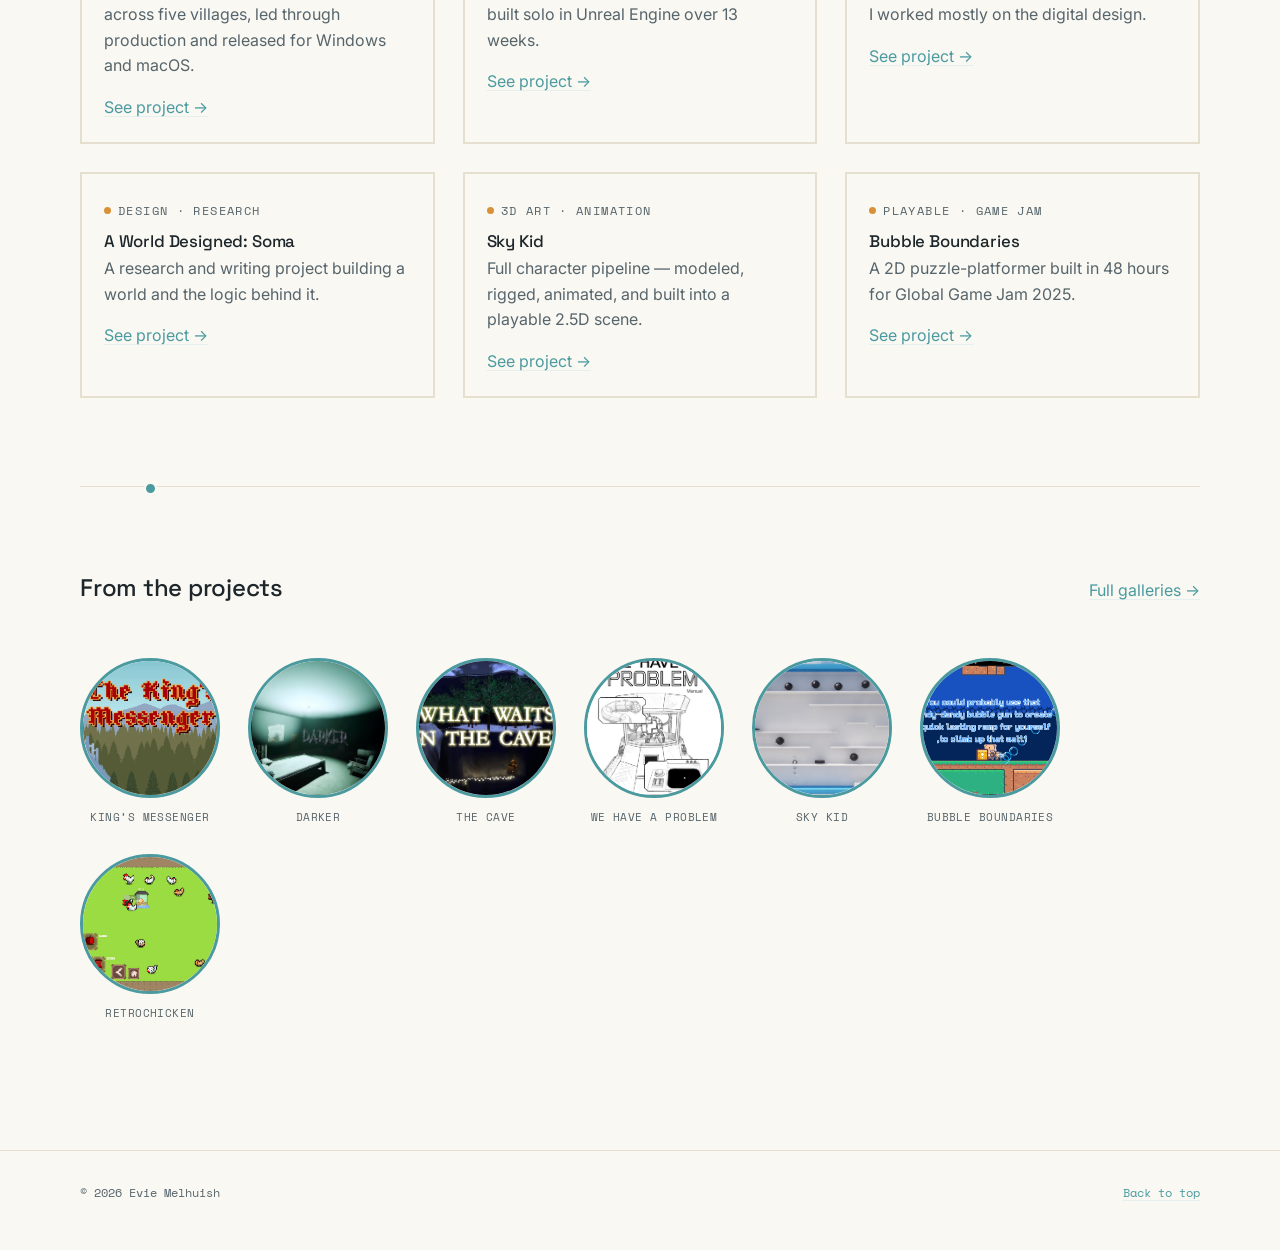
==== commit 6406b0ab: "Replace placeholder with actual portrait image" ====
--- a/index.html
+++ b/index.html
@@ -59,9 +59,7 @@
       <span class="fr fr-bl"></span><span class="fr fr-br"></span>
         <span class="frame-label">Portrait</span>
         <div class="portrait-frame">
-          <!-- Add your headshot at assets/img/portrait.jpg, then replace this paragraph with:
-               <img src="assets/img/portrait.jpg" alt="Evie Melhuish"> -->
-          <p class="portrait-placeholder">Add portrait to<br>assets/img/portrait.jpg</p>
+          <img src="assets/img/portrait.jpg" alt="Evie Melhuish">
         </div>
       </div>
     </div>
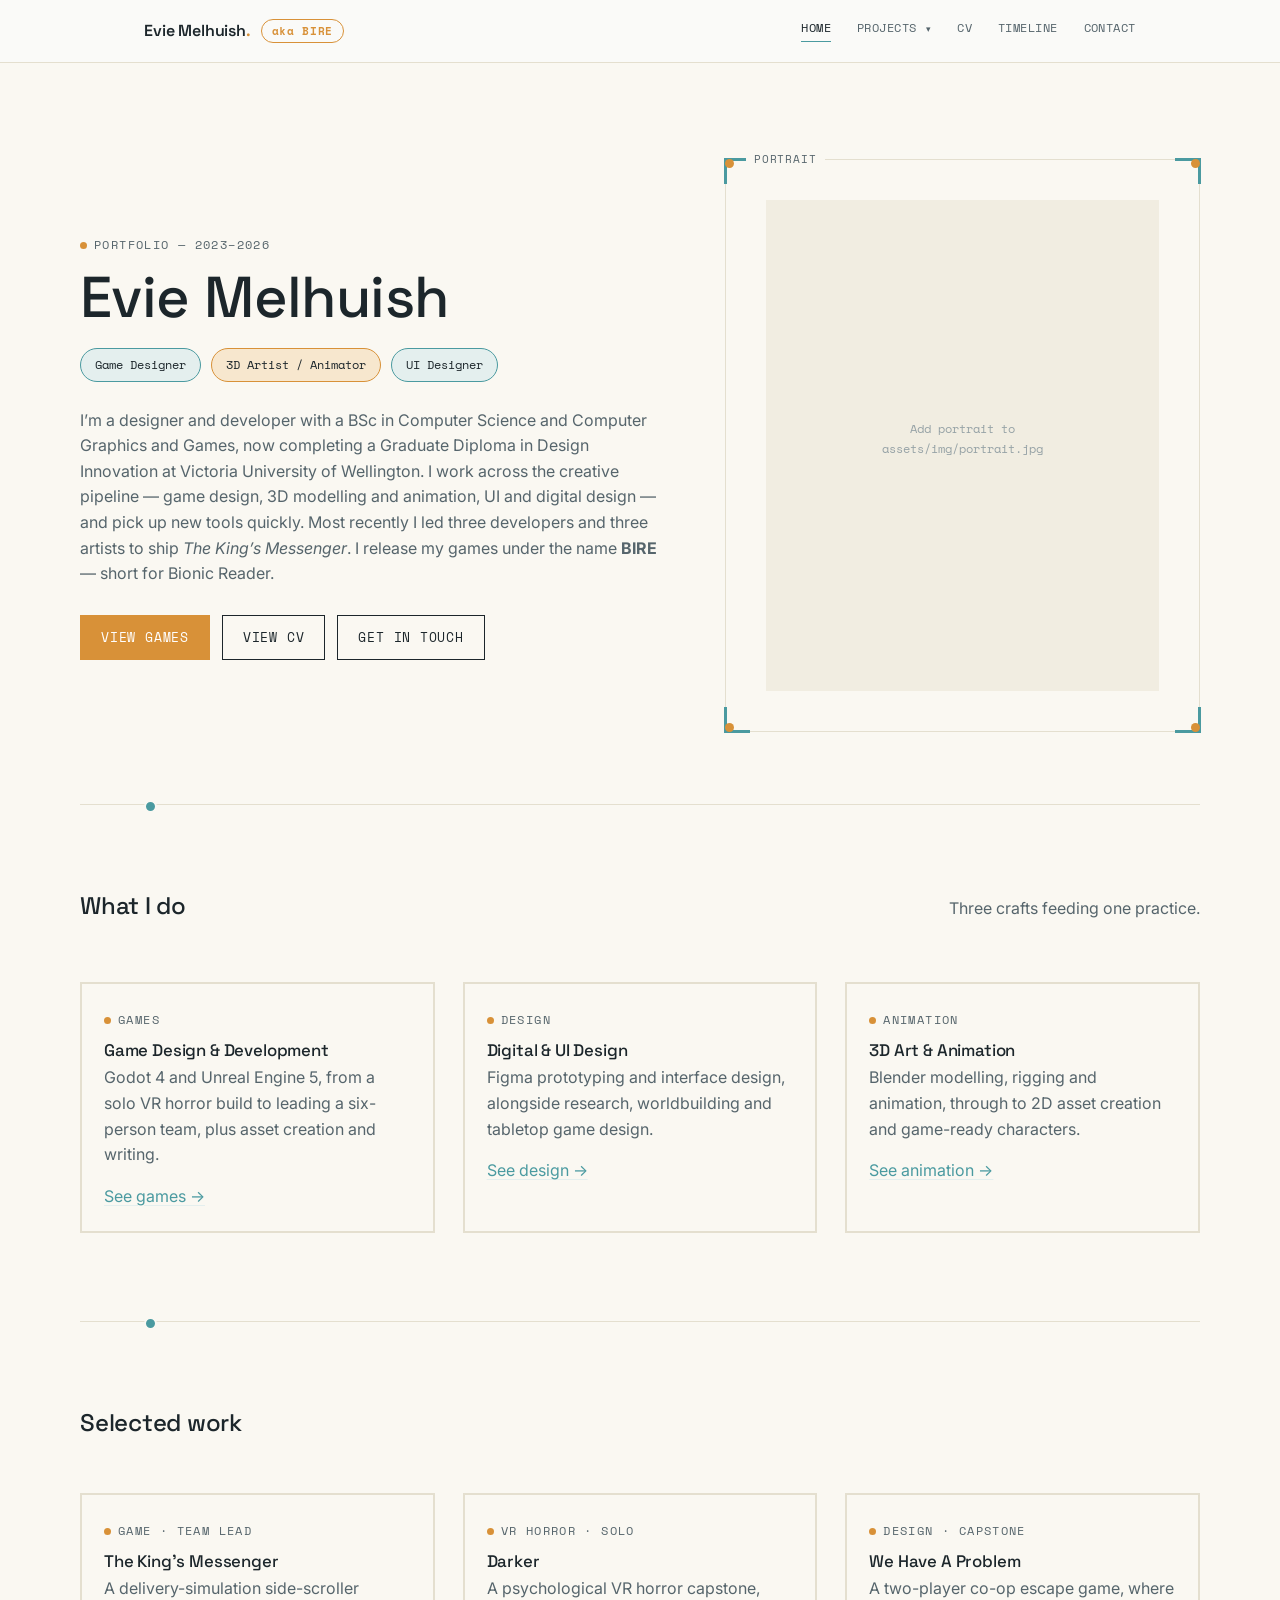
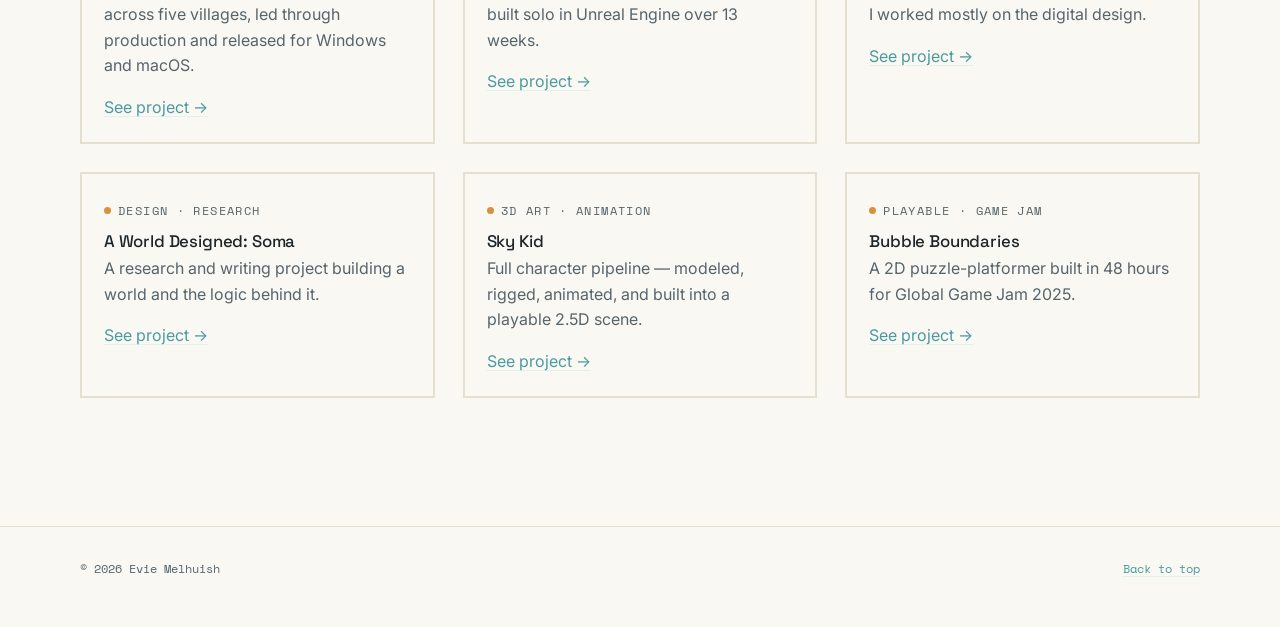
==== commit 05ec160e: "update" ====
--- a/index.html
+++ b/index.html
@@ -17,7 +17,14 @@
     <button class="nav-toggle" aria-expanded="false" aria-label="Toggle navigation">Menu</button>
     <ul class="nav-links">
       <li><a href="index.html" aria-current="page">Home</a></li>
-      <li><a href="projects.html">Projects</a></li>
+      <li class="has-dropdown">
+        <button type="button" class="dropdown-toggle" aria-haspopup="true" aria-expanded="false">Projects <span class="caret" aria-hidden="true">▾</span></button>
+        <ul class="dropdown">
+          <li><a href="games.html">Games</a></li>
+          <li><a href="design.html">Design</a></li>
+          <li><a href="animation.html">Animation</a></li>
+        </ul>
+      </li>
       <li><a href="cv.html">CV</a></li>
       <li><a href="timeline.html">Timeline</a></li>
       <li><a href="contact.html">Contact</a></li>
@@ -48,7 +55,7 @@
           <strong>BIRE</strong> — short for Bionic Reader.
         </p>
         <div class="hero-actions">
-          <a href="projects.html" class="btn btn-accent">View Projects</a>
+          <a href="games.html" class="btn btn-accent">View Games</a>
           <a href="cv.html" class="btn">View CV</a>
           <a href="contact.html" class="btn">Get in Touch</a>
         </div>
@@ -59,7 +66,9 @@
       <span class="fr fr-bl"></span><span class="fr fr-br"></span>
         <span class="frame-label">Portrait</span>
         <div class="portrait-frame">
-          <img src="assets/img/portrait.jpg" alt="Evie Melhuish">
+          <!-- Add your headshot at assets/img/portrait.jpg, then replace this paragraph with:
+               <img src="assets/img/portrait.jpg" alt="Evie Melhuish"> -->
+          <p class="portrait-placeholder">Add portrait to<br>assets/img/portrait.jpg</p>
         </div>
       </div>
     </div>
@@ -97,7 +106,6 @@
   <section class="section container">
     <div class="section-head">
       <h2>Selected work</h2>
-      <a href="projects.html" class="text-link">All projects →</a>
     </div>
     <div class="grid-3">
       <div class="card">
@@ -139,57 +147,6 @@
     </div>
   </section>
 
-  <!-- IMAGE GALLERY -->
-  <section class="section container">
-    <div class="section-head">
-      <h2>From the projects</h2>
-      <a href="projects.html" class="text-link">Full galleries →</a>
-    </div>
-    <div class="circle-gallery">
-      <a href="games.html#kings-messenger">
-        <figure>
-          <img src="assets/img/kings-messenger-01-main.jpg" alt="The King’s Messenger screenshot">
-          <figcaption>King’s Messenger</figcaption>
-        </figure>
-      </a>
-      <a href="games.html#darker">
-        <figure>
-          <img src="assets/img/darker-01-cover.jpg" alt="Darker screenshot">
-          <figcaption>Darker</figcaption>
-        </figure>
-      </a>
-      <a href="games.html#what-waits-in-the-cave">
-        <figure>
-          <img src="assets/img/what-waits-in-the-cave-01-main.jpg" alt="What Waits in the Cave screenshot">
-          <figcaption>The Cave</figcaption>
-        </figure>
-      </a>
-      <a href="design.html#we-have-a-problem">
-        <figure>
-          <img src="assets/img/we-have-a-problem-01-cover.jpg" alt="We Have A Problem screenshot">
-          <figcaption>We Have A Problem</figcaption>
-        </figure>
-      </a>
-      <a href="animation.html#sky-kid">
-        <figure>
-          <img src="assets/img/skykid-04-gameplay.jpg" alt="Sky Kid screenshot">
-          <figcaption>Sky Kid</figcaption>
-        </figure>
-      </a>
-      <a href="games.html#bubble-boundaries">
-        <figure>
-          <img src="assets/img/bubble-boundaries-01.jpg" alt="Bubble Boundaries screenshot">
-          <figcaption>Bubble Boundaries</figcaption>
-        </figure>
-      </a>
-      <a href="games.html#retrochicken">
-        <figure>
-          <img src="assets/img/retrochicken-01.jpg" alt="RetroChicken screenshot">
-          <figcaption>RetroChicken</figcaption>
-        </figure>
-      </a>
-    </div>
-  </section>
 
 </main>
 
--- a/css/style.css
+++ b/css/style.css
@@ -756,3 +756,53 @@
   padding: 24px 0 56px; border-top: 1px solid var(--border);
 }
 @media (max-width: 720px) { .project-block .frame { padding: 12px; } .doc-pair { gap: 12px; } }
+
+/* ---- Projects dropdown ---- */
+.has-dropdown { position: relative; }
+.dropdown-toggle {
+  background: none; border: 0; padding: 0 0 4px; cursor: pointer;
+  font: inherit; letter-spacing: inherit; text-transform: inherit;
+  color: var(--ink-muted); border-bottom: 1px solid transparent;
+  transition: color 0.15s ease, border-color 0.15s ease;
+}
+.dropdown-toggle:hover, .has-dropdown.open .dropdown-toggle, .dropdown-toggle[aria-current="page"] { color: var(--ink); border-color: var(--accent); }
+.dropdown-toggle .caret { font-size: 0.7em; margin-left: 2px; }
+.dropdown-toggle:focus-visible { outline: 2px solid var(--accent-warm); outline-offset: 3px; }
+.dropdown {
+  display: none; position: absolute; top: calc(100% + 10px); left: -16px; min-width: 170px;
+  margin: 0; padding: 8px 0; list-style: none; z-index: 60;
+  background: var(--bg); border: 1px solid var(--border-strong);
+  box-shadow: 0 8px 24px rgba(28, 38, 43, 0.08);
+}
+.dropdown::before { content: ''; position: absolute; top: -12px; left: 0; right: 0; height: 12px; } /* hover bridge */
+.has-dropdown.open .dropdown { display: block; }
+.nav-links .dropdown a { display: block; padding: 8px 18px; border-bottom: 0; white-space: nowrap; }
+.nav-links .dropdown a:hover, .nav-links .dropdown a[aria-current="page"] { background: var(--accent-soft); color: var(--ink); }
+@media (max-width: 720px) {
+  .dropdown { position: static; box-shadow: none; border: 0; background: none; padding: 6px 0 0 14px; min-width: 0; }
+  .dropdown::before { display: none; }
+  .nav-links .dropdown a { padding: 6px 0; }
+}
+
+/* ---- Project list at the top of each section page ---- */
+.list-label { font-family: var(--font-mono); font-size: 0.7rem; letter-spacing: 0.08em; text-transform: uppercase; color: var(--ink-faint); margin: 22px 0 6px; }
+.project-list { list-style: none; margin: 0 0 28px; padding: 0; max-width: 560px; border-bottom: 1px solid var(--border); }
+.project-list li { border-top: 1px solid var(--border); }
+.project-list a { display: flex; align-items: baseline; gap: 14px; padding: 10px 6px; text-decoration: none; color: var(--ink); transition: background 0.15s ease, color 0.15s ease; }
+.project-list a:hover { background: var(--accent-soft); color: var(--accent); }
+.project-list .n { font-family: var(--font-mono); font-size: 0.72rem; color: var(--ink-faint); }
+.project-list .go { margin-left: auto; color: var(--accent); font-family: var(--font-mono); }
+.project-block { scroll-margin-top: 84px; }
+
+/* ---- Click-to-play games ---- */
+.play-gate { position: absolute; inset: 0; width: 100%; height: 100%; padding: 0; border: 0; background: var(--bg-alt); cursor: pointer; display: block; }
+.play-gate img { filter: brightness(0.75); transition: filter 0.15s ease; }
+.play-gate:hover img, .play-gate:focus-visible img { filter: brightness(0.6); }
+.play-gate:focus-visible { outline: 3px solid var(--accent-warm); outline-offset: 3px; }
+.play-gate-cta {
+  position: absolute; left: 50%; top: 50%; transform: translate(-50%, -50%);
+  background: var(--bg); color: var(--ink); border: 2px solid var(--ink); border-radius: 999px;
+  font-family: var(--font-mono); font-size: 0.85rem; letter-spacing: 0.04em; text-transform: uppercase;
+  padding: 12px 22px; white-space: nowrap;
+}
+.play-gate-cta small { color: var(--ink-muted); text-transform: none; margin-left: 4px; }
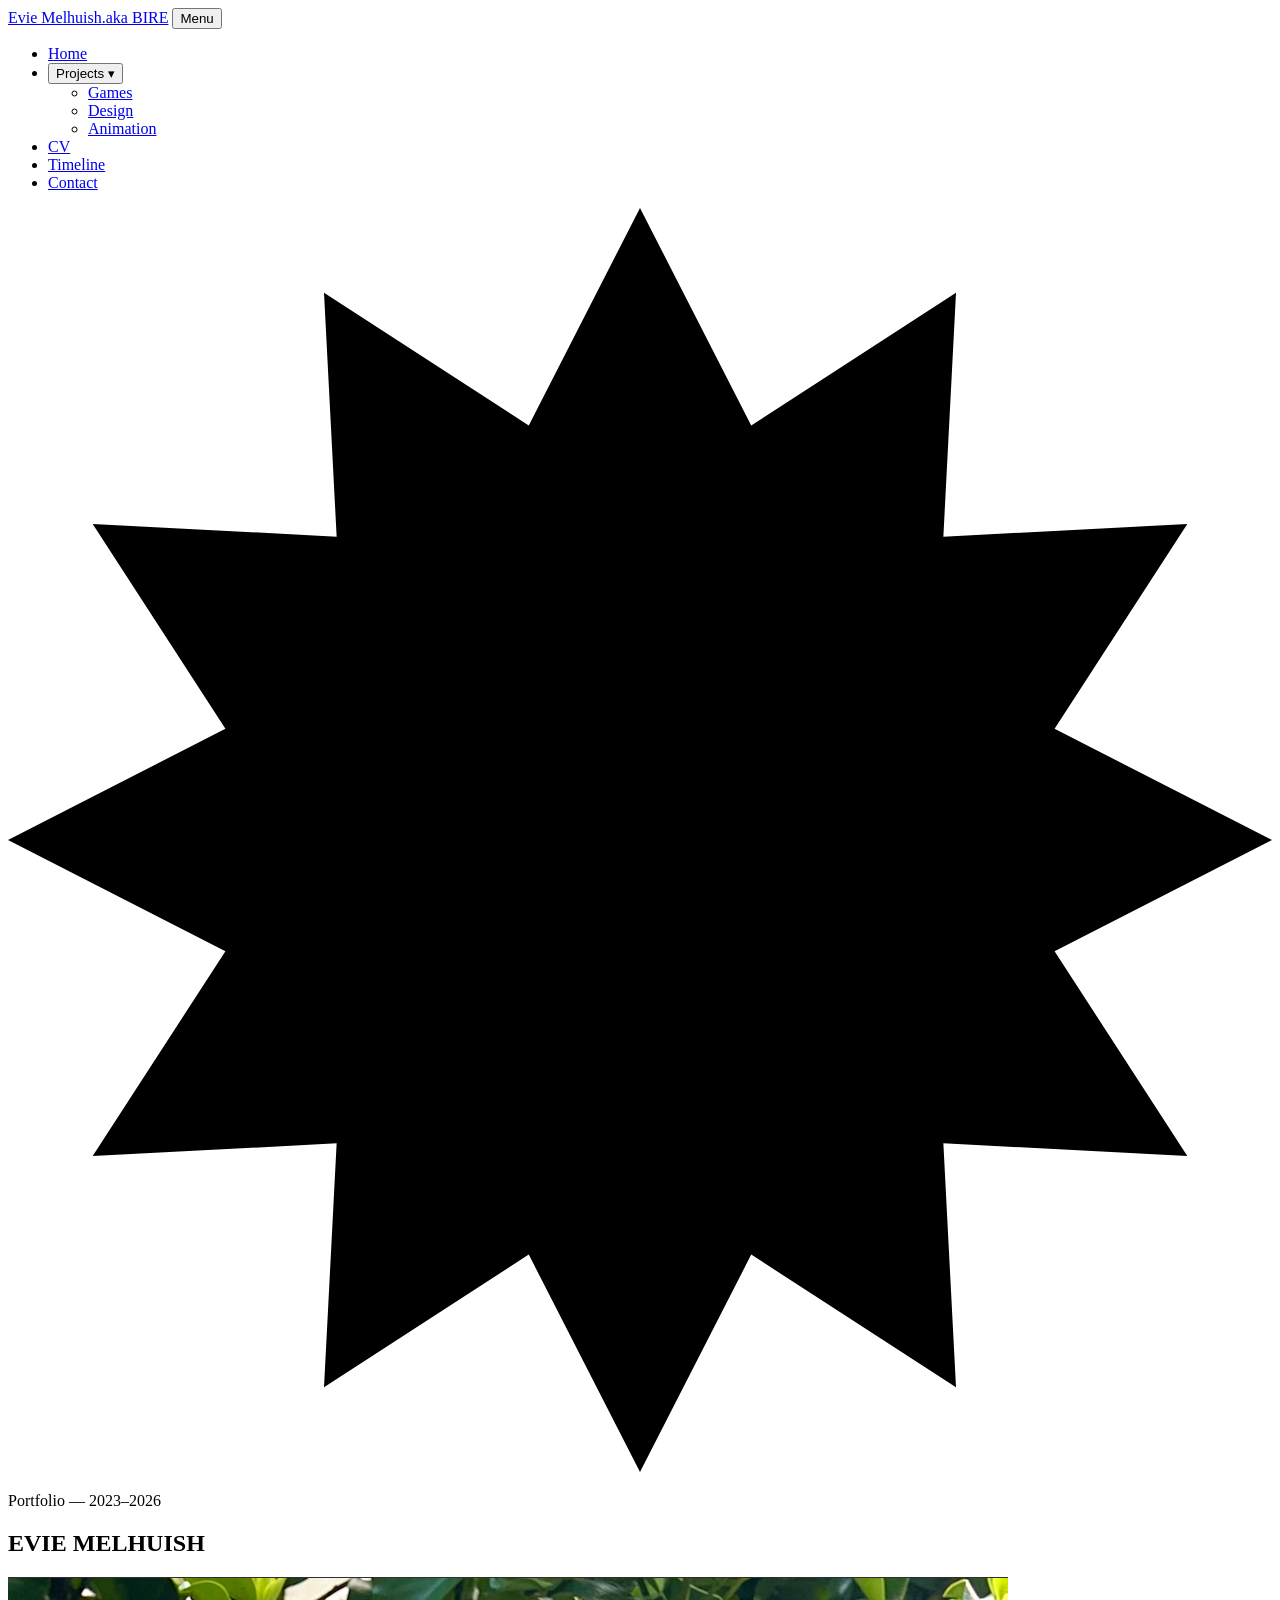
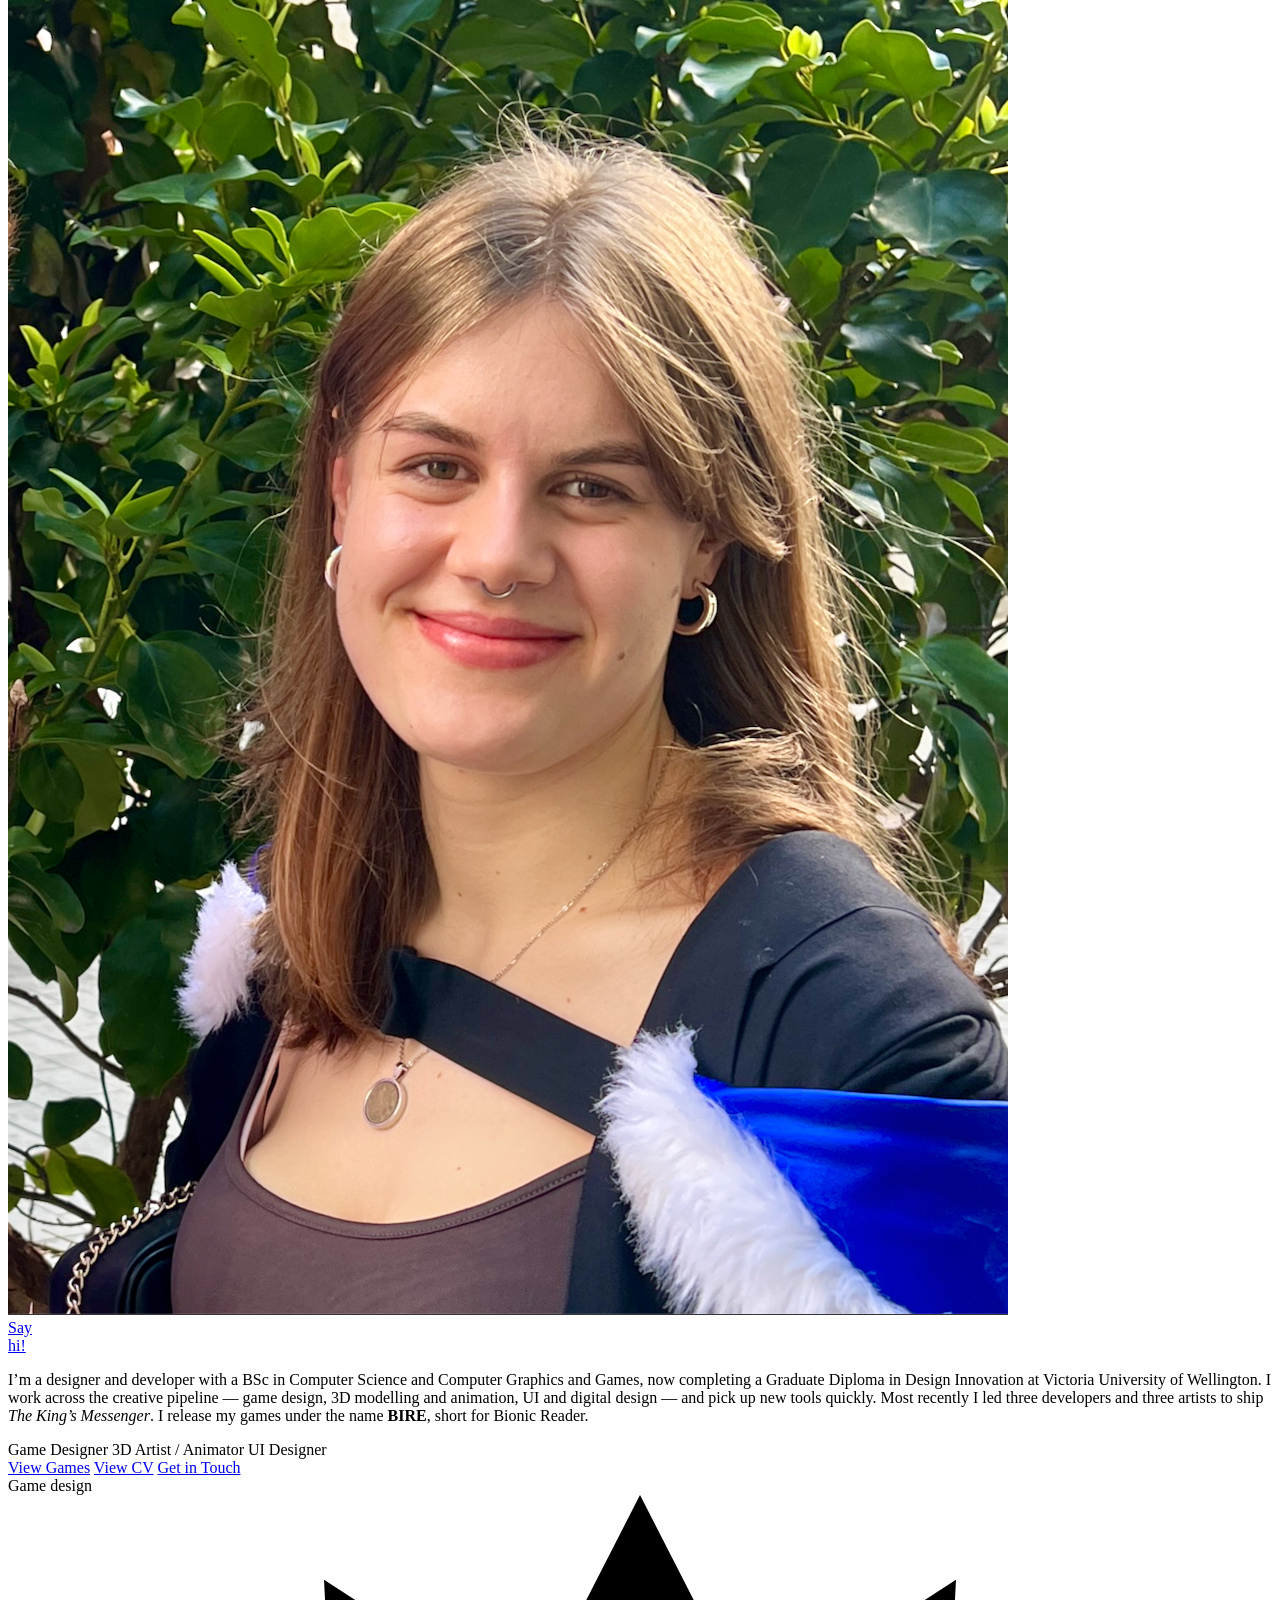
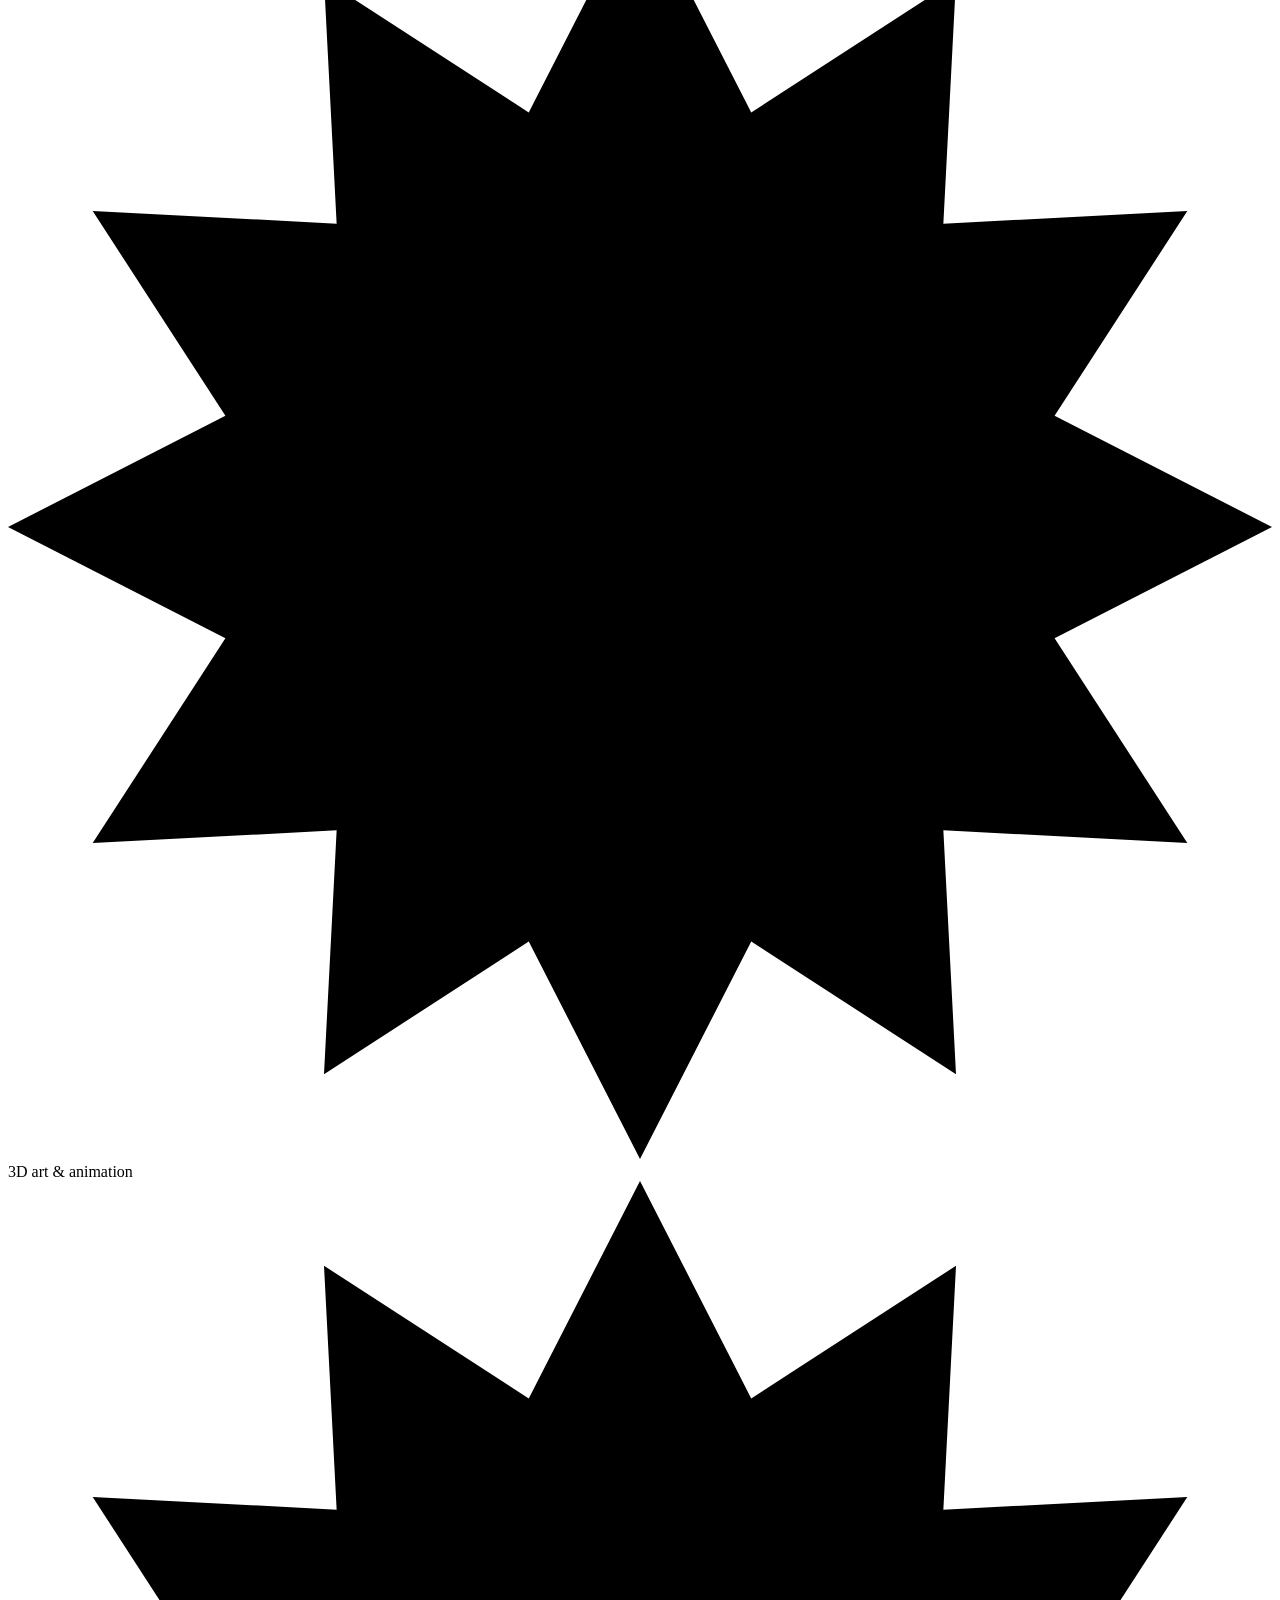
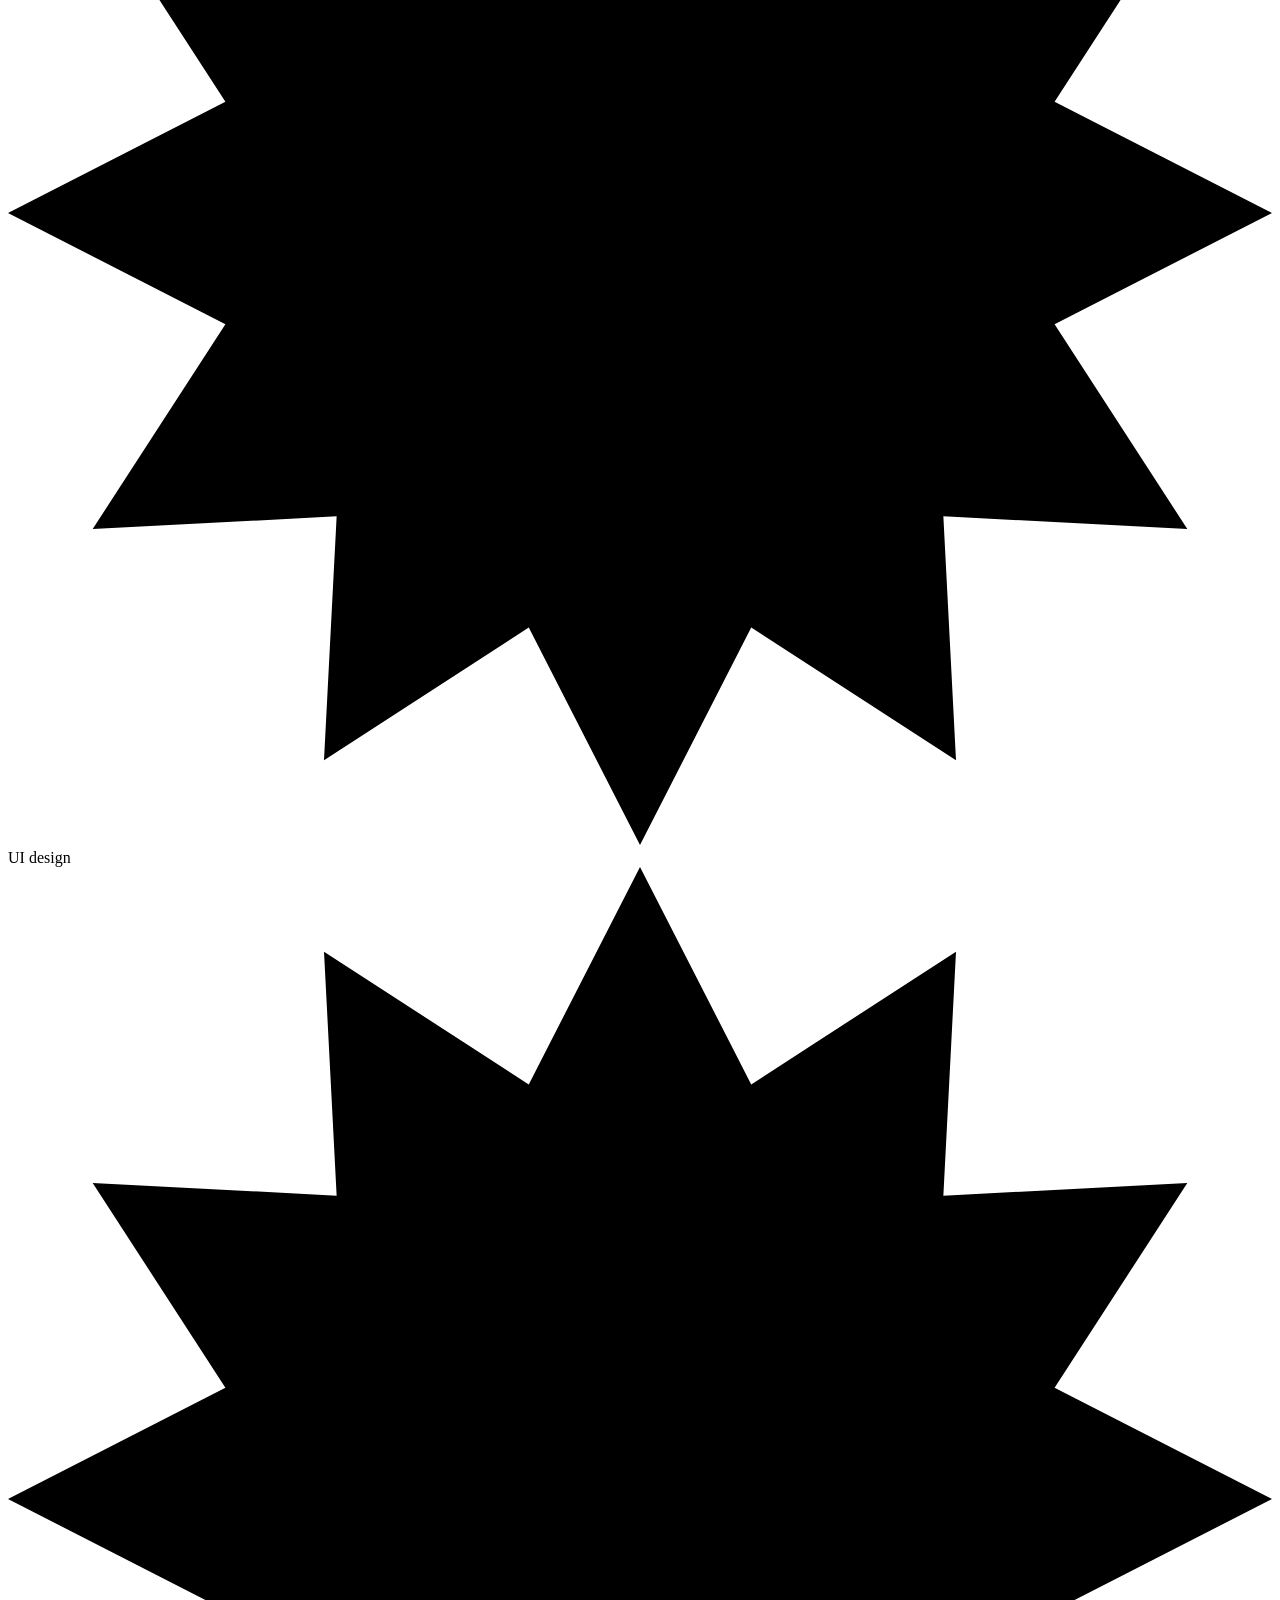
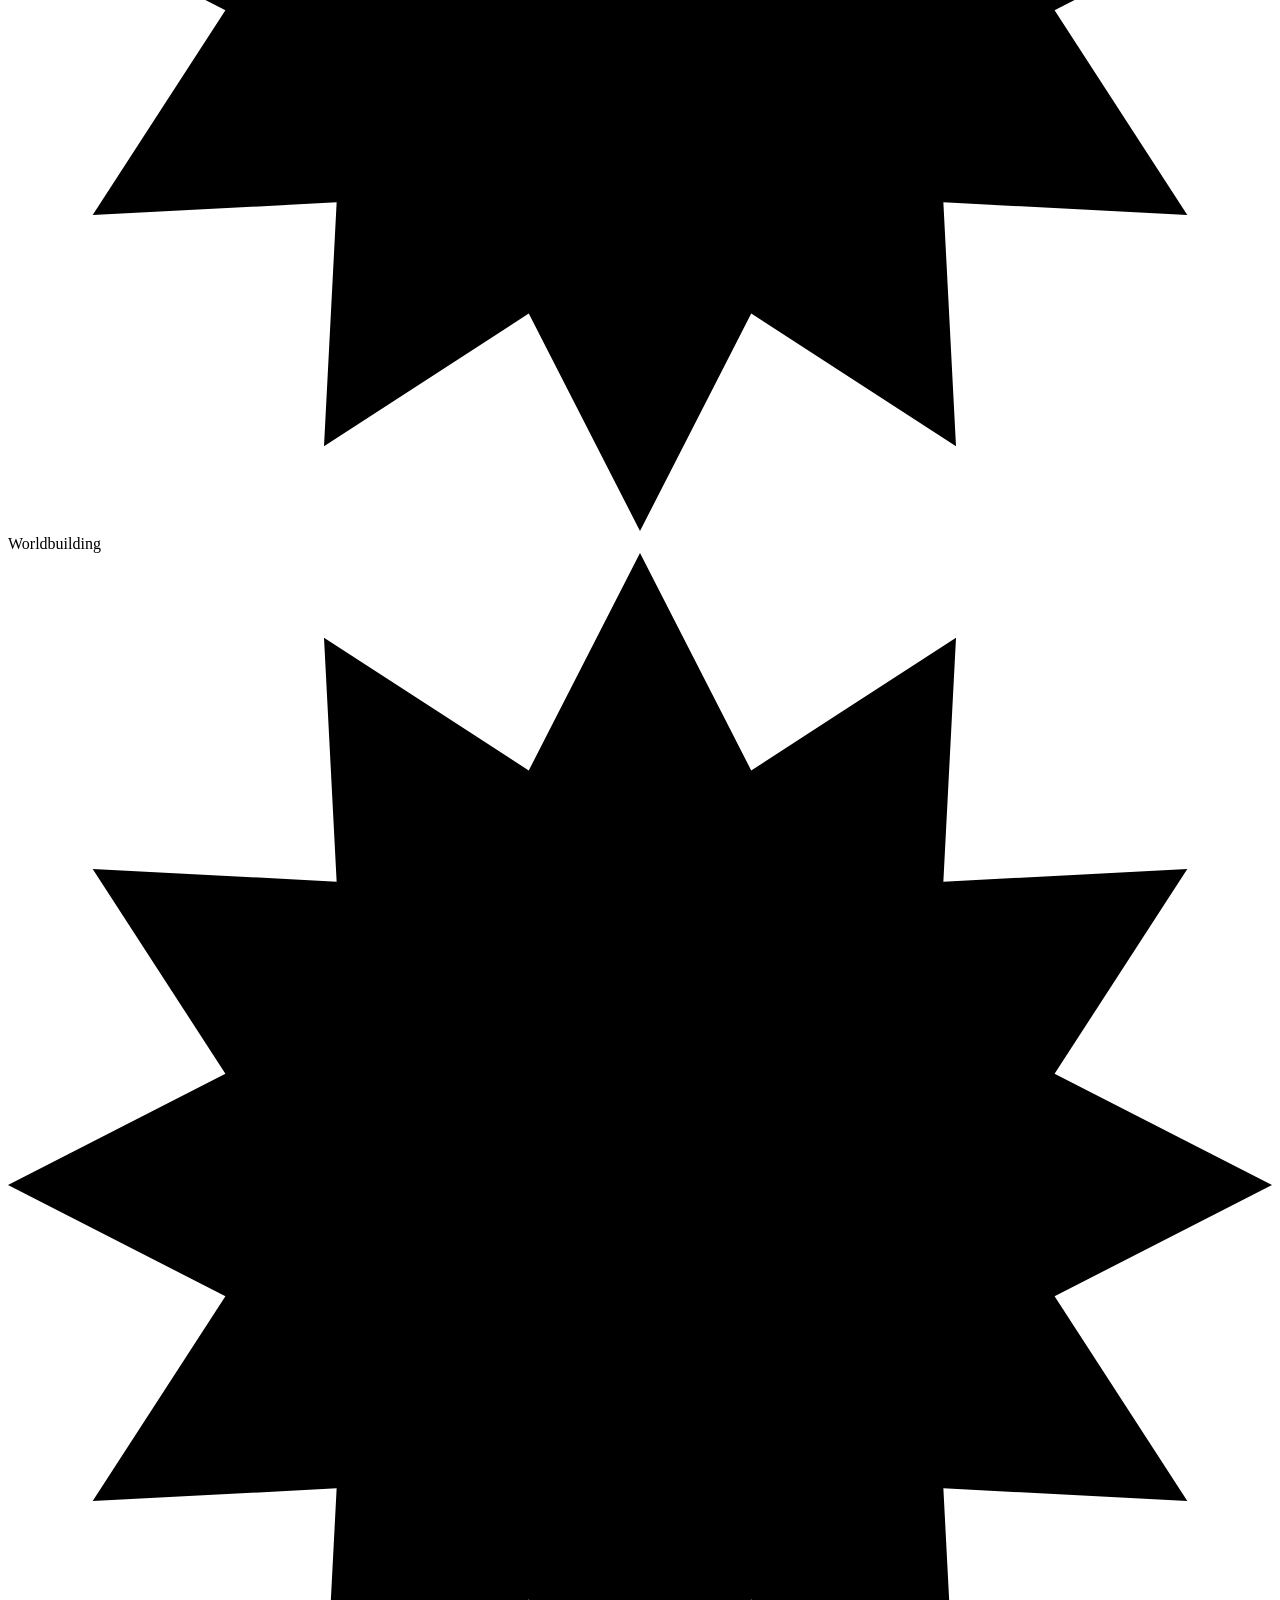
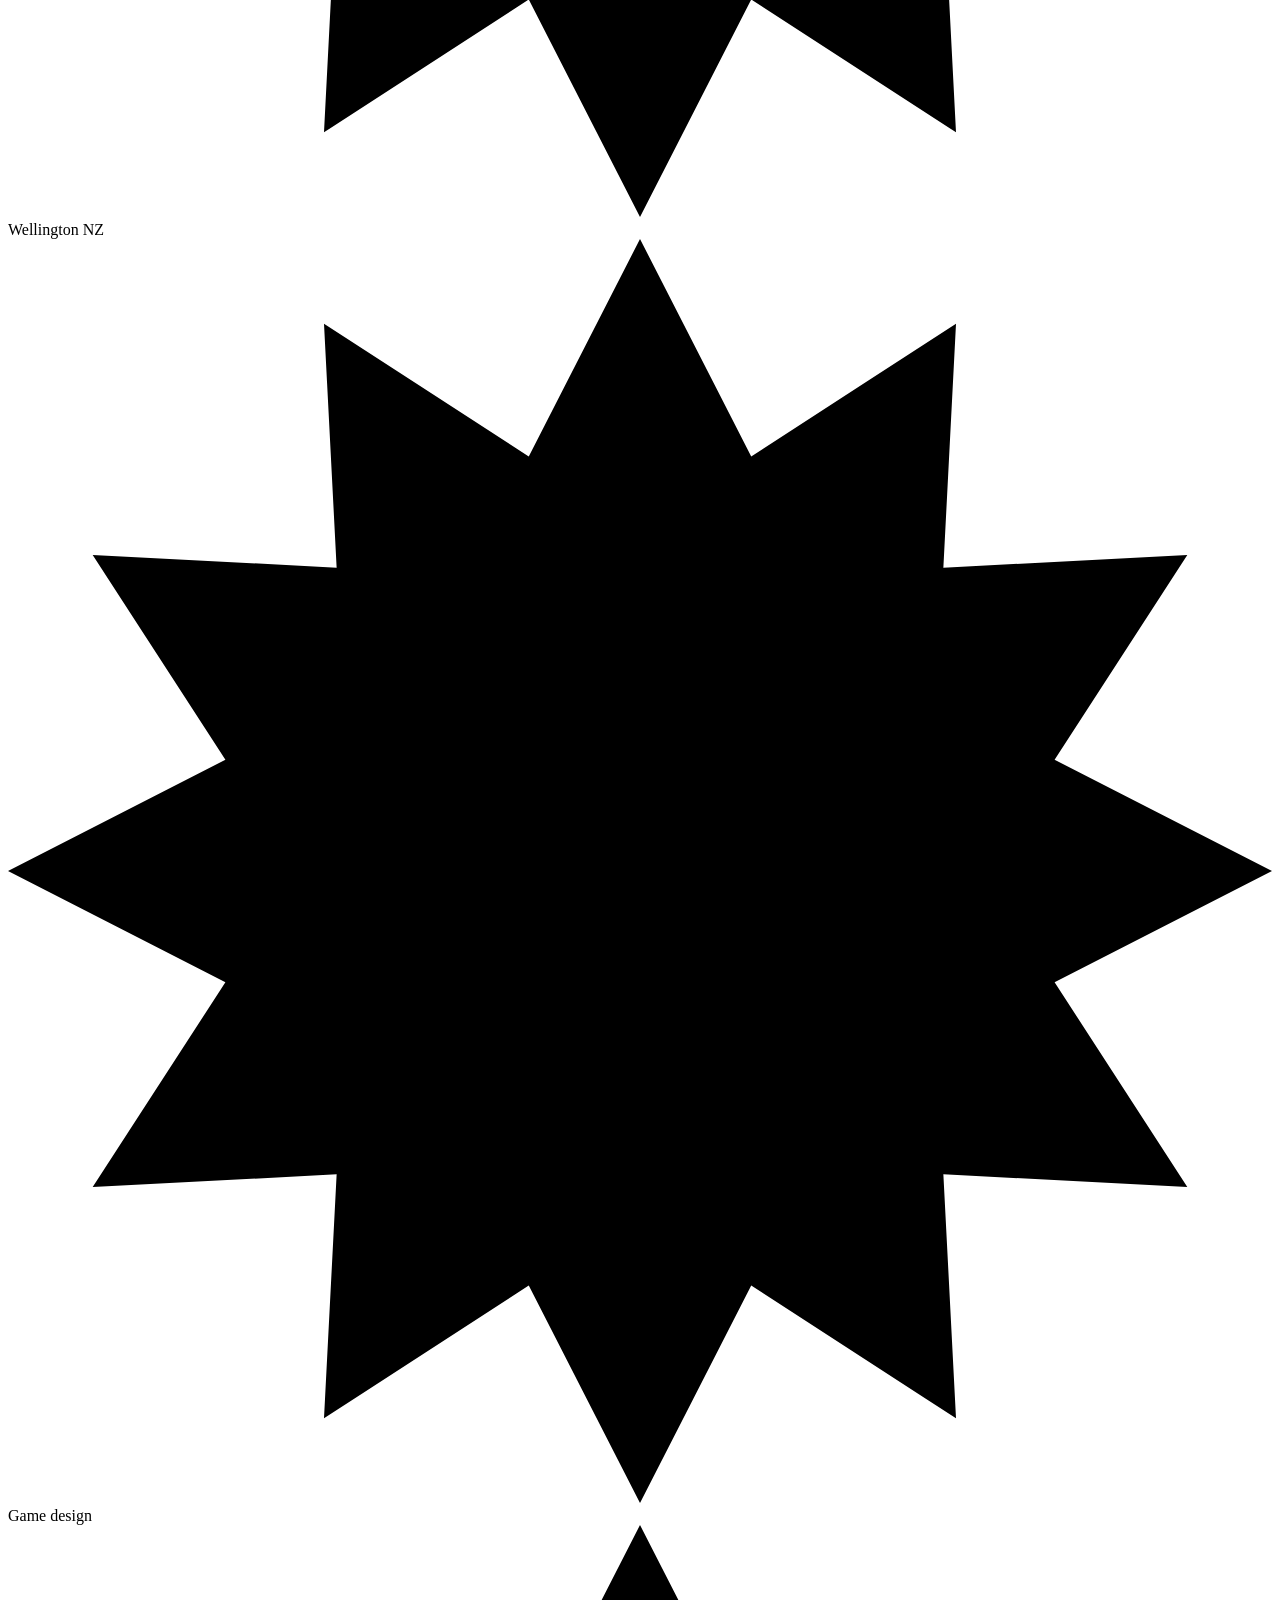
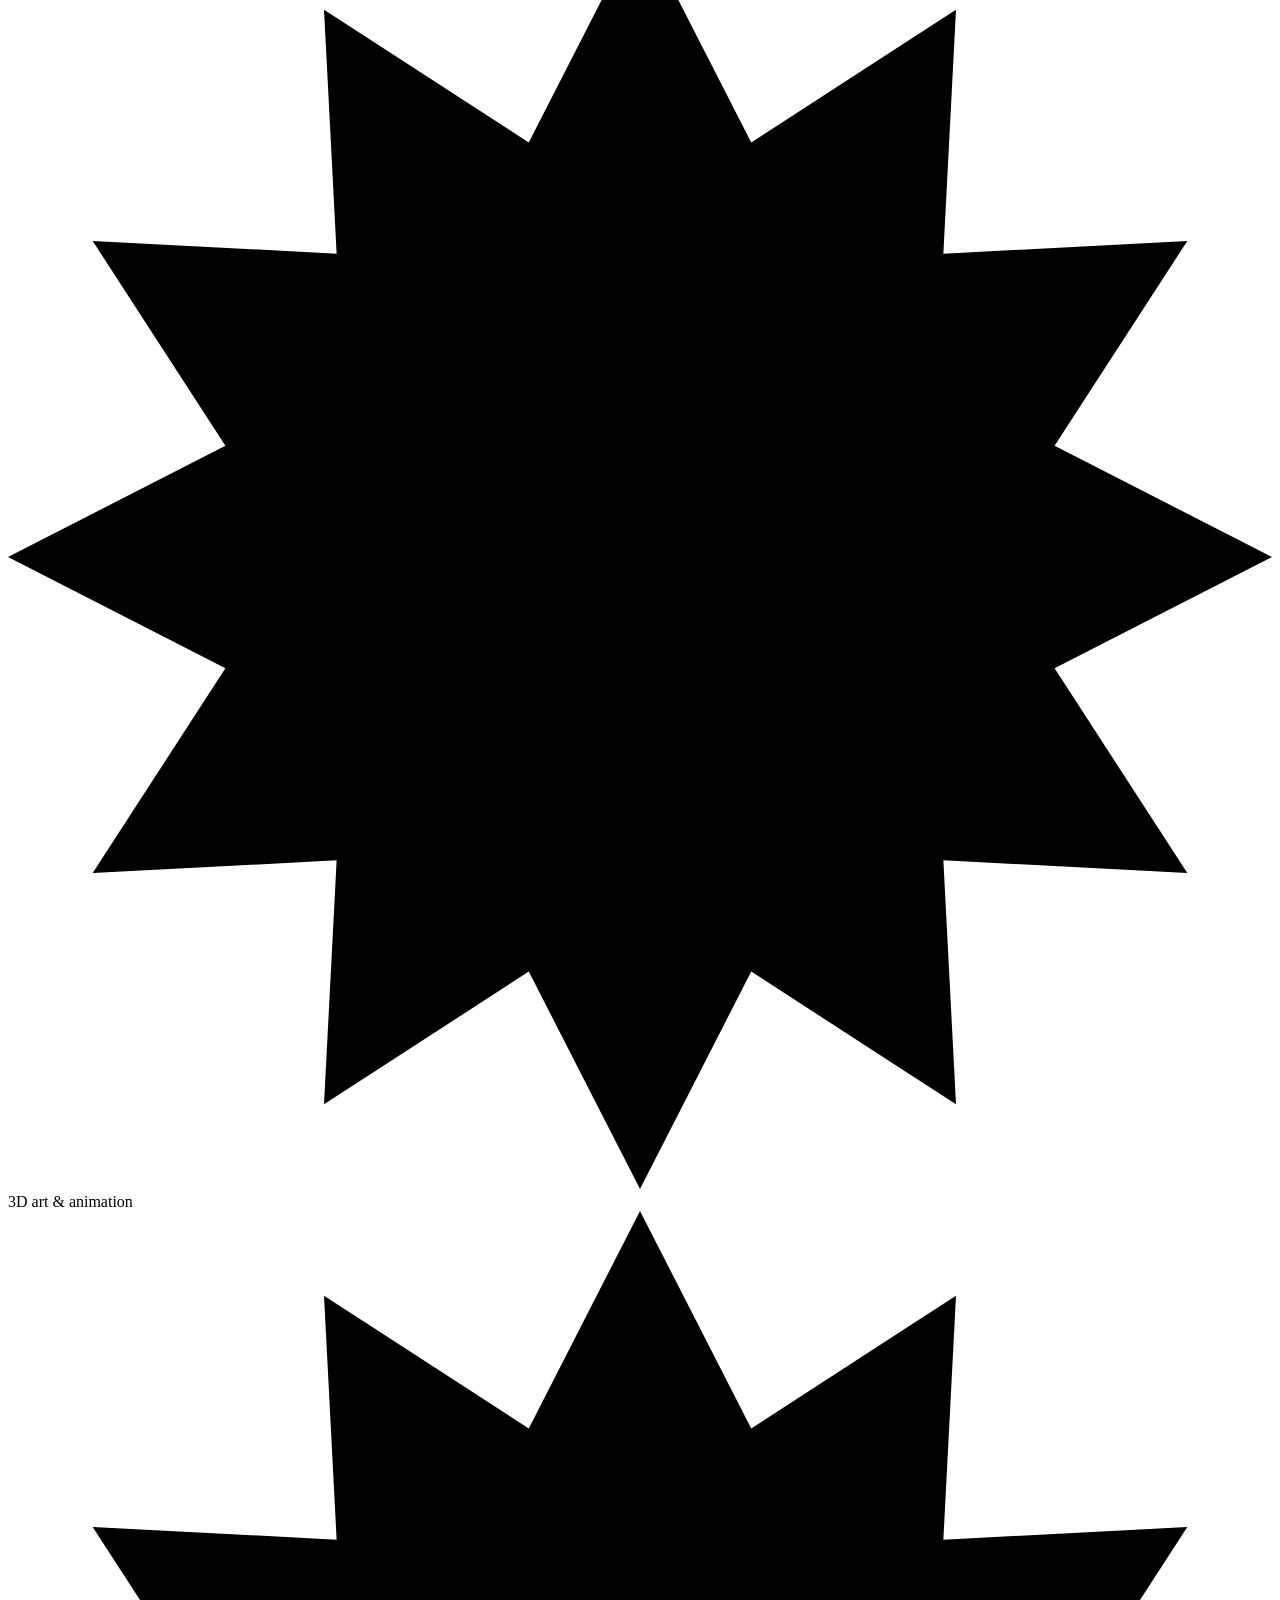
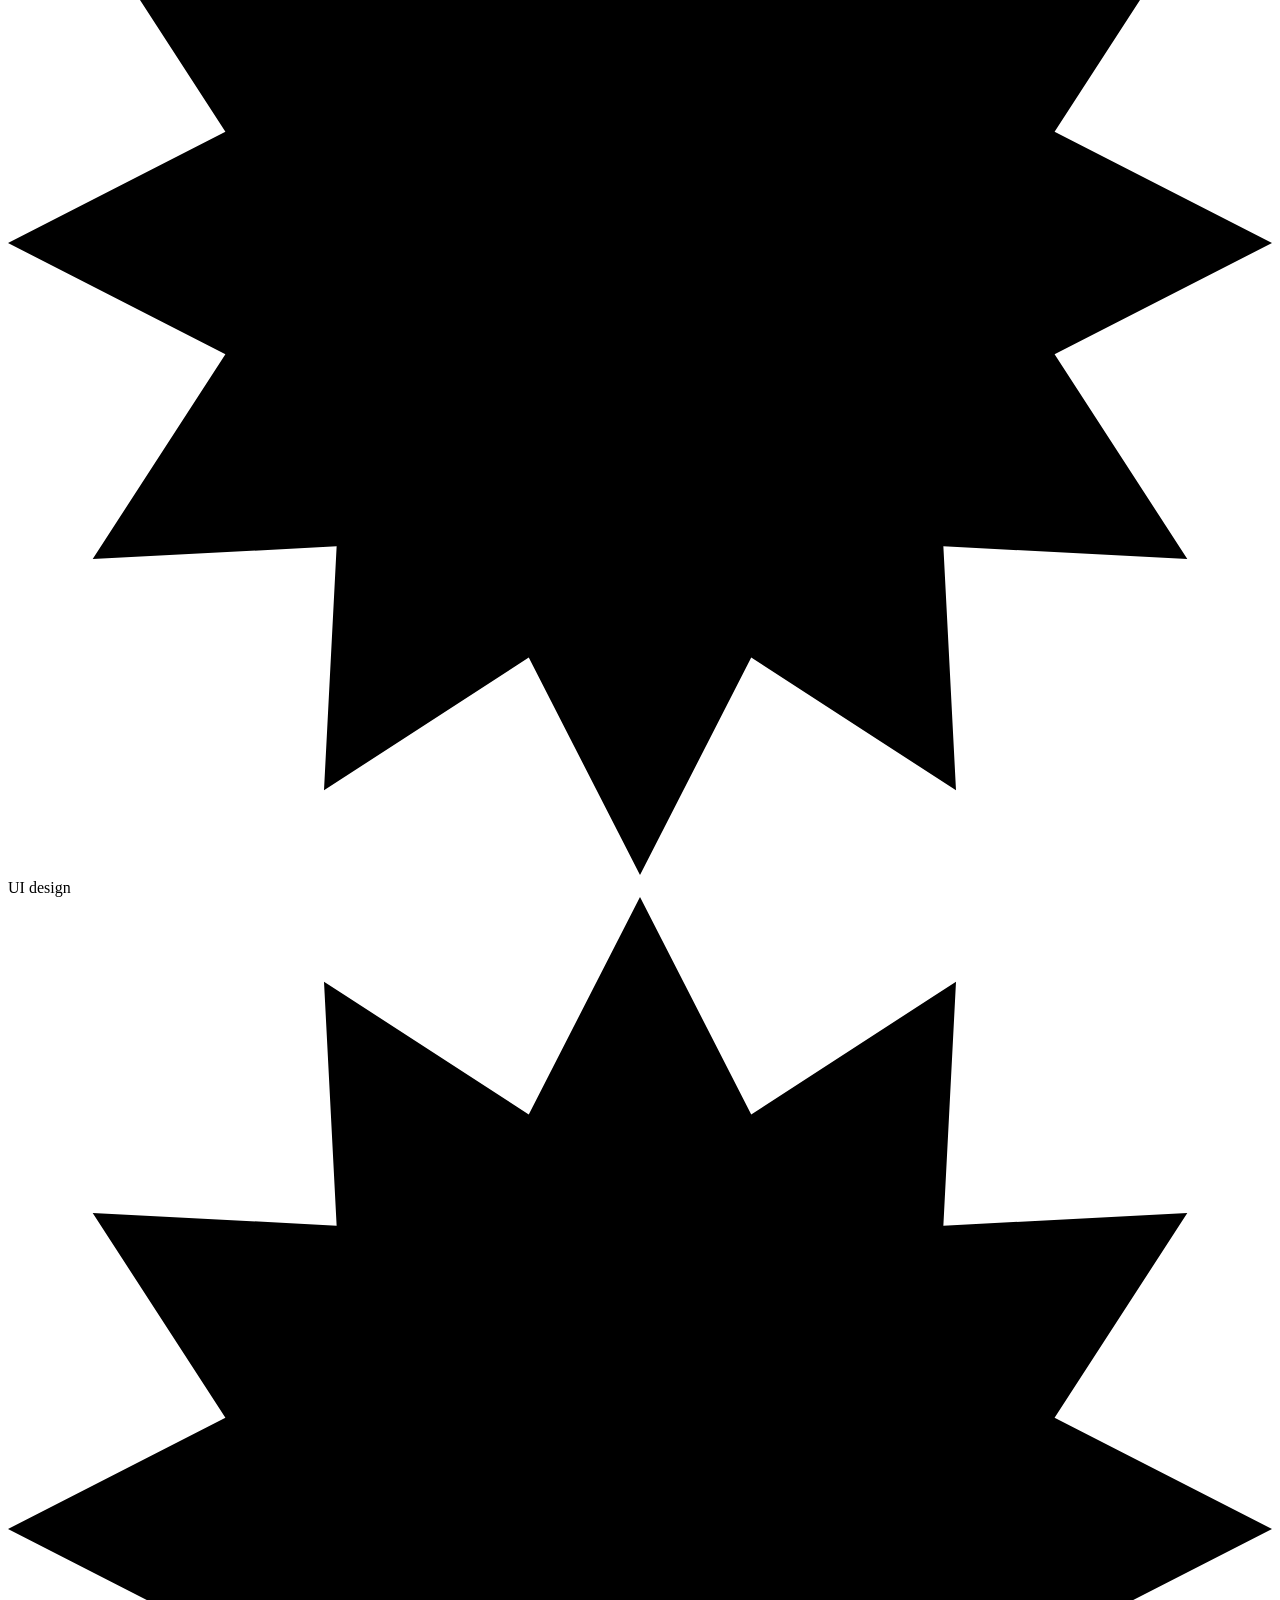
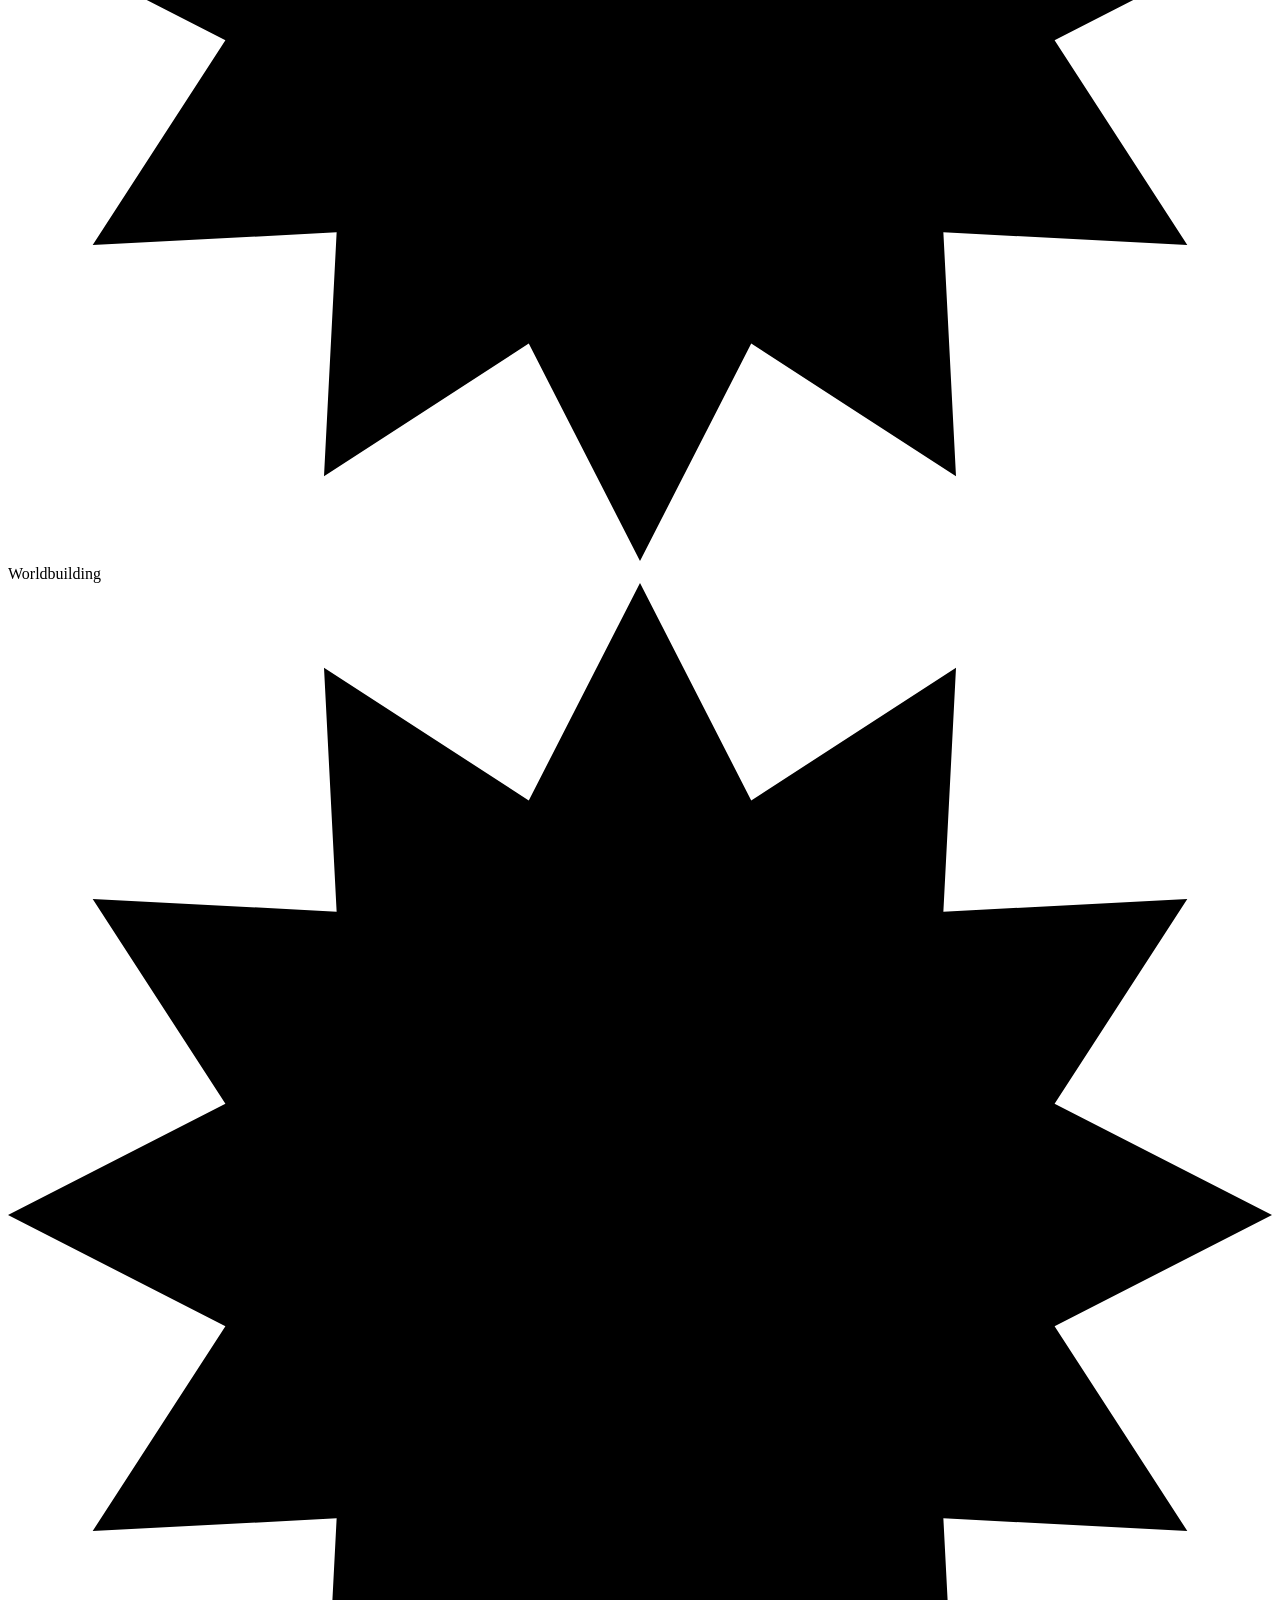
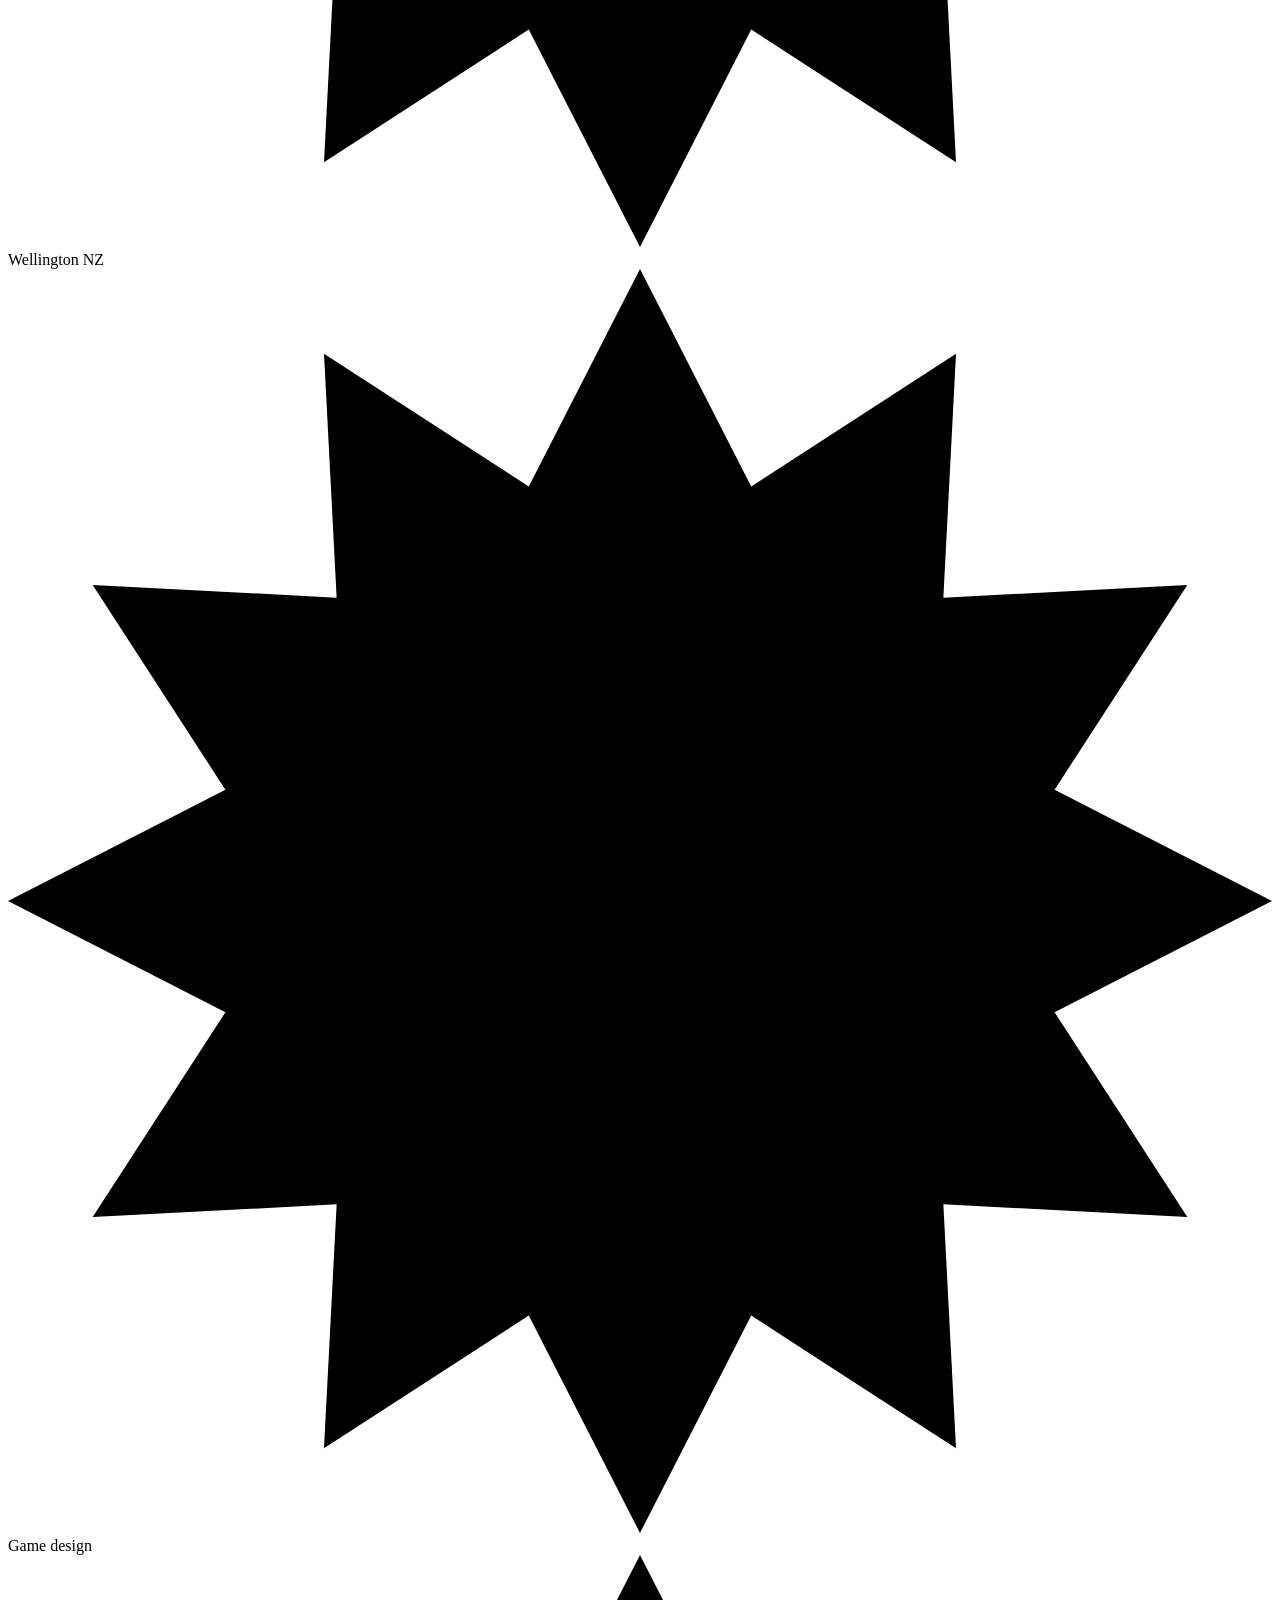
==== commit 7889ddd0: "upadte" ====
--- a/index.html
+++ b/index.html
@@ -6,7 +6,7 @@
 <title>Evie Melhuish — Game Designer, 3D Artist &amp; UI Designer</title>
 <meta name="description" content="Portfolio of Evie Melhuish: game design, 3D art and animation, and UI design, including The King’s Messenger, We Have A Problem and the solo VR horror Darker.">
 <link rel="preconnect" href="https://fonts.googleapis.com">
-<link href="https://fonts.googleapis.com/css2?family=Space+Grotesk:wght@500;600;700&family=Inter:wght@400;500;600&family=Space+Mono:wght@400;700&display=swap" rel="stylesheet">
+<link href="https://fonts.googleapis.com/css2?family=Bricolage+Grotesque:opsz,wght@12..96,500..800&family=Inter:wght@400;500;600&family=Space+Mono:wght@400;700&display=swap" rel="stylesheet">
 <link rel="stylesheet" href="css/style.css">
 </head>
 <body>
@@ -36,43 +36,51 @@
 
   <!-- HERO -->
   <section class="hero container">
-    <div class="hero-grid">
-      <div>
-        <p class="eyebrow">Portfolio — 2023–2026</p>
-        <h1>Evie Melhuish</h1>
-        <div class="role-tags">
-          <span>Game Designer</span>
-          <span>3D Artist / Animator</span>
-          <span>UI Designer</span>
-        </div>
-        <p class="muted">
-          I’m a designer and developer with a BSc in Computer Science and Computer
-          Graphics and Games, now completing a Graduate Diploma in Design Innovation at
-          Victoria University of Wellington. I work across the creative pipeline — game
-          design, 3D modelling and animation, UI and digital design — and pick up new
-          tools quickly. Most recently I led three developers and three artists to ship
-          <em>The King’s Messenger</em>. I release my games under the name
-          <strong>BIRE</strong> — short for Bionic Reader.
-        </p>
-        <div class="hero-actions">
-          <a href="games.html" class="btn btn-accent">View Games</a>
-          <a href="cv.html" class="btn">View CV</a>
-          <a href="contact.html" class="btn">Get in Touch</a>
-        </div>
-      </div>
+    <span class="shape shape-burst hero-burst" aria-hidden="true"><svg viewBox="0 0 100 100" aria-hidden="true" focusable="false"><polygon points="50.0,0.0 58.8,17.2 75.0,6.7 74.0,26.0 93.3,25.0 82.8,41.2 100.0,50.0 82.8,58.8 93.3,75.0 74.0,74.0 75.0,93.3 58.8,82.8 50.0,100.0 41.2,82.8 25.0,93.3 26.0,74.0 6.7,75.0 17.2,58.8 0.0,50.0 17.2,41.2 6.7,25.0 26.0,26.0 25.0,6.7 41.2,17.2"/></svg></span>
+    <span class="shape shape-circle hero-circle" aria-hidden="true"></span>
+    <span class="shape shape-half hero-half" aria-hidden="true"></span>
+    <p class="eyebrow">Portfolio — 2023–2026</p>
 
+    <h1 class="hero-title" aria-label="Evie Melhuish">
+      <span class="hero-line" aria-hidden="true"><span class="ch">E</span><span class="ch">V</span><span class="ch">I</span><span class="ch">E</span></span>
+      <span class="hero-line" aria-hidden="true"><span class="ch">M</span><span class="ch">E</span><span class="ch">L</span><span class="ch">H</span><span class="ch">U</span><span class="ch">I</span><span class="ch">S</span><span class="ch">H</span></span>
+    </h1>
+
+    <div class="portrait-wrap">
       <div class="frame">
         <span class="fr fr-tl"></span><span class="fr fr-tr"></span>
       <span class="fr fr-bl"></span><span class="fr fr-br"></span>
-        <span class="frame-label">Portrait</span>
         <div class="portrait-frame">
-          <!-- Add your headshot at assets/img/portrait.jpg, then replace this paragraph with:
-               <img src="assets/img/portrait.jpg" alt="Evie Melhuish"> -->
-          <p class="portrait-placeholder">Add portrait to<br>assets/img/portrait.jpg</p>
+          <img src="assets/img/portrait.jpg" alt="Evie Melhuish">
         </div>
+      </div>
+      <a href="contact.html" class="sticker">Say<br>hi!</a>
+    </div>
+
+    <div class="hero-info">
+      <p class="muted">
+        I’m a designer and developer with a BSc in Computer Science and Computer
+        Graphics and Games, now completing a Graduate Diploma in Design Innovation at
+        Victoria University of Wellington. I work across the creative pipeline — game
+        design, 3D modelling and animation, UI and digital design — and pick up new
+        tools quickly. Most recently I led three developers and three artists to ship
+        <em>The King’s Messenger</em>. I release my games under the name
+        <strong>BIRE</strong>, short for Bionic Reader.
+      </p>
+      <div class="role-tags">
+        <span>Game Designer</span>
+        <span>3D Artist / Animator</span>
+        <span>UI Designer</span>
+      </div>
+      <div class="hero-actions">
+        <a href="games.html" class="btn btn-accent">View Games</a>
+        <a href="cv.html" class="btn">View CV</a>
+        <a href="contact.html" class="btn">Get in Touch</a>
       </div>
     </div>
   </section>
+
+  <div class="marquee" aria-hidden="true"><div class="marquee-track"><span>Game design</span><span class="m-star"><svg viewBox="0 0 100 100" aria-hidden="true" focusable="false"><polygon points="50.0,0.0 58.8,17.2 75.0,6.7 74.0,26.0 93.3,25.0 82.8,41.2 100.0,50.0 82.8,58.8 93.3,75.0 74.0,74.0 75.0,93.3 58.8,82.8 50.0,100.0 41.2,82.8 25.0,93.3 26.0,74.0 6.7,75.0 17.2,58.8 0.0,50.0 17.2,41.2 6.7,25.0 26.0,26.0 25.0,6.7 41.2,17.2"/></svg></span><span>3D art &amp; animation</span><span class="m-star"><svg viewBox="0 0 100 100" aria-hidden="true" focusable="false"><polygon points="50.0,0.0 58.8,17.2 75.0,6.7 74.0,26.0 93.3,25.0 82.8,41.2 100.0,50.0 82.8,58.8 93.3,75.0 74.0,74.0 75.0,93.3 58.8,82.8 50.0,100.0 41.2,82.8 25.0,93.3 26.0,74.0 6.7,75.0 17.2,58.8 0.0,50.0 17.2,41.2 6.7,25.0 26.0,26.0 25.0,6.7 41.2,17.2"/></svg></span><span>UI design</span><span class="m-star"><svg viewBox="0 0 100 100" aria-hidden="true" focusable="false"><polygon points="50.0,0.0 58.8,17.2 75.0,6.7 74.0,26.0 93.3,25.0 82.8,41.2 100.0,50.0 82.8,58.8 93.3,75.0 74.0,74.0 75.0,93.3 58.8,82.8 50.0,100.0 41.2,82.8 25.0,93.3 26.0,74.0 6.7,75.0 17.2,58.8 0.0,50.0 17.2,41.2 6.7,25.0 26.0,26.0 25.0,6.7 41.2,17.2"/></svg></span><span>Worldbuilding</span><span class="m-star"><svg viewBox="0 0 100 100" aria-hidden="true" focusable="false"><polygon points="50.0,0.0 58.8,17.2 75.0,6.7 74.0,26.0 93.3,25.0 82.8,41.2 100.0,50.0 82.8,58.8 93.3,75.0 74.0,74.0 75.0,93.3 58.8,82.8 50.0,100.0 41.2,82.8 25.0,93.3 26.0,74.0 6.7,75.0 17.2,58.8 0.0,50.0 17.2,41.2 6.7,25.0 26.0,26.0 25.0,6.7 41.2,17.2"/></svg></span><span>Wellington NZ</span><span class="m-star"><svg viewBox="0 0 100 100" aria-hidden="true" focusable="false"><polygon points="50.0,0.0 58.8,17.2 75.0,6.7 74.0,26.0 93.3,25.0 82.8,41.2 100.0,50.0 82.8,58.8 93.3,75.0 74.0,74.0 75.0,93.3 58.8,82.8 50.0,100.0 41.2,82.8 25.0,93.3 26.0,74.0 6.7,75.0 17.2,58.8 0.0,50.0 17.2,41.2 6.7,25.0 26.0,26.0 25.0,6.7 41.2,17.2"/></svg></span><span>Game design</span><span class="m-star"><svg viewBox="0 0 100 100" aria-hidden="true" focusable="false"><polygon points="50.0,0.0 58.8,17.2 75.0,6.7 74.0,26.0 93.3,25.0 82.8,41.2 100.0,50.0 82.8,58.8 93.3,75.0 74.0,74.0 75.0,93.3 58.8,82.8 50.0,100.0 41.2,82.8 25.0,93.3 26.0,74.0 6.7,75.0 17.2,58.8 0.0,50.0 17.2,41.2 6.7,25.0 26.0,26.0 25.0,6.7 41.2,17.2"/></svg></span><span>3D art &amp; animation</span><span class="m-star"><svg viewBox="0 0 100 100" aria-hidden="true" focusable="false"><polygon points="50.0,0.0 58.8,17.2 75.0,6.7 74.0,26.0 93.3,25.0 82.8,41.2 100.0,50.0 82.8,58.8 93.3,75.0 74.0,74.0 75.0,93.3 58.8,82.8 50.0,100.0 41.2,82.8 25.0,93.3 26.0,74.0 6.7,75.0 17.2,58.8 0.0,50.0 17.2,41.2 6.7,25.0 26.0,26.0 25.0,6.7 41.2,17.2"/></svg></span><span>UI design</span><span class="m-star"><svg viewBox="0 0 100 100" aria-hidden="true" focusable="false"><polygon points="50.0,0.0 58.8,17.2 75.0,6.7 74.0,26.0 93.3,25.0 82.8,41.2 100.0,50.0 82.8,58.8 93.3,75.0 74.0,74.0 75.0,93.3 58.8,82.8 50.0,100.0 41.2,82.8 25.0,93.3 26.0,74.0 6.7,75.0 17.2,58.8 0.0,50.0 17.2,41.2 6.7,25.0 26.0,26.0 25.0,6.7 41.2,17.2"/></svg></span><span>Worldbuilding</span><span class="m-star"><svg viewBox="0 0 100 100" aria-hidden="true" focusable="false"><polygon points="50.0,0.0 58.8,17.2 75.0,6.7 74.0,26.0 93.3,25.0 82.8,41.2 100.0,50.0 82.8,58.8 93.3,75.0 74.0,74.0 75.0,93.3 58.8,82.8 50.0,100.0 41.2,82.8 25.0,93.3 26.0,74.0 6.7,75.0 17.2,58.8 0.0,50.0 17.2,41.2 6.7,25.0 26.0,26.0 25.0,6.7 41.2,17.2"/></svg></span><span>Wellington NZ</span><span class="m-star"><svg viewBox="0 0 100 100" aria-hidden="true" focusable="false"><polygon points="50.0,0.0 58.8,17.2 75.0,6.7 74.0,26.0 93.3,25.0 82.8,41.2 100.0,50.0 82.8,58.8 93.3,75.0 74.0,74.0 75.0,93.3 58.8,82.8 50.0,100.0 41.2,82.8 25.0,93.3 26.0,74.0 6.7,75.0 17.2,58.8 0.0,50.0 17.2,41.2 6.7,25.0 26.0,26.0 25.0,6.7 41.2,17.2"/></svg></span><span>Game design</span><span class="m-star"><svg viewBox="0 0 100 100" aria-hidden="true" focusable="false"><polygon points="50.0,0.0 58.8,17.2 75.0,6.7 74.0,26.0 93.3,25.0 82.8,41.2 100.0,50.0 82.8,58.8 93.3,75.0 74.0,74.0 75.0,93.3 58.8,82.8 50.0,100.0 41.2,82.8 25.0,93.3 26.0,74.0 6.7,75.0 17.2,58.8 0.0,50.0 17.2,41.2 6.7,25.0 26.0,26.0 25.0,6.7 41.2,17.2"/></svg></span><span>3D art &amp; animation</span><span class="m-star"><svg viewBox="0 0 100 100" aria-hidden="true" focusable="false"><polygon points="50.0,0.0 58.8,17.2 75.0,6.7 74.0,26.0 93.3,25.0 82.8,41.2 100.0,50.0 82.8,58.8 93.3,75.0 74.0,74.0 75.0,93.3 58.8,82.8 50.0,100.0 41.2,82.8 25.0,93.3 26.0,74.0 6.7,75.0 17.2,58.8 0.0,50.0 17.2,41.2 6.7,25.0 26.0,26.0 25.0,6.7 41.2,17.2"/></svg></span><span>UI design</span><span class="m-star"><svg viewBox="0 0 100 100" aria-hidden="true" focusable="false"><polygon points="50.0,0.0 58.8,17.2 75.0,6.7 74.0,26.0 93.3,25.0 82.8,41.2 100.0,50.0 82.8,58.8 93.3,75.0 74.0,74.0 75.0,93.3 58.8,82.8 50.0,100.0 41.2,82.8 25.0,93.3 26.0,74.0 6.7,75.0 17.2,58.8 0.0,50.0 17.2,41.2 6.7,25.0 26.0,26.0 25.0,6.7 41.2,17.2"/></svg></span><span>Worldbuilding</span><span class="m-star"><svg viewBox="0 0 100 100" aria-hidden="true" focusable="false"><polygon points="50.0,0.0 58.8,17.2 75.0,6.7 74.0,26.0 93.3,25.0 82.8,41.2 100.0,50.0 82.8,58.8 93.3,75.0 74.0,74.0 75.0,93.3 58.8,82.8 50.0,100.0 41.2,82.8 25.0,93.3 26.0,74.0 6.7,75.0 17.2,58.8 0.0,50.0 17.2,41.2 6.7,25.0 26.0,26.0 25.0,6.7 41.2,17.2"/></svg></span><span>Wellington NZ</span><span class="m-star"><svg viewBox="0 0 100 100" aria-hidden="true" focusable="false"><polygon points="50.0,0.0 58.8,17.2 75.0,6.7 74.0,26.0 93.3,25.0 82.8,41.2 100.0,50.0 82.8,58.8 93.3,75.0 74.0,74.0 75.0,93.3 58.8,82.8 50.0,100.0 41.2,82.8 25.0,93.3 26.0,74.0 6.7,75.0 17.2,58.8 0.0,50.0 17.2,41.2 6.7,25.0 26.0,26.0 25.0,6.7 41.2,17.2"/></svg></span><span>Game design</span><span class="m-star"><svg viewBox="0 0 100 100" aria-hidden="true" focusable="false"><polygon points="50.0,0.0 58.8,17.2 75.0,6.7 74.0,26.0 93.3,25.0 82.8,41.2 100.0,50.0 82.8,58.8 93.3,75.0 74.0,74.0 75.0,93.3 58.8,82.8 50.0,100.0 41.2,82.8 25.0,93.3 26.0,74.0 6.7,75.0 17.2,58.8 0.0,50.0 17.2,41.2 6.7,25.0 26.0,26.0 25.0,6.7 41.2,17.2"/></svg></span><span>3D art &amp; animation</span><span class="m-star"><svg viewBox="0 0 100 100" aria-hidden="true" focusable="false"><polygon points="50.0,0.0 58.8,17.2 75.0,6.7 74.0,26.0 93.3,25.0 82.8,41.2 100.0,50.0 82.8,58.8 93.3,75.0 74.0,74.0 75.0,93.3 58.8,82.8 50.0,100.0 41.2,82.8 25.0,93.3 26.0,74.0 6.7,75.0 17.2,58.8 0.0,50.0 17.2,41.2 6.7,25.0 26.0,26.0 25.0,6.7 41.2,17.2"/></svg></span><span>UI design</span><span class="m-star"><svg viewBox="0 0 100 100" aria-hidden="true" focusable="false"><polygon points="50.0,0.0 58.8,17.2 75.0,6.7 74.0,26.0 93.3,25.0 82.8,41.2 100.0,50.0 82.8,58.8 93.3,75.0 74.0,74.0 75.0,93.3 58.8,82.8 50.0,100.0 41.2,82.8 25.0,93.3 26.0,74.0 6.7,75.0 17.2,58.8 0.0,50.0 17.2,41.2 6.7,25.0 26.0,26.0 25.0,6.7 41.2,17.2"/></svg></span><span>Worldbuilding</span><span class="m-star"><svg viewBox="0 0 100 100" aria-hidden="true" focusable="false"><polygon points="50.0,0.0 58.8,17.2 75.0,6.7 74.0,26.0 93.3,25.0 82.8,41.2 100.0,50.0 82.8,58.8 93.3,75.0 74.0,74.0 75.0,93.3 58.8,82.8 50.0,100.0 41.2,82.8 25.0,93.3 26.0,74.0 6.7,75.0 17.2,58.8 0.0,50.0 17.2,41.2 6.7,25.0 26.0,26.0 25.0,6.7 41.2,17.2"/></svg></span><span>Wellington NZ</span><span class="m-star"><svg viewBox="0 0 100 100" aria-hidden="true" focusable="false"><polygon points="50.0,0.0 58.8,17.2 75.0,6.7 74.0,26.0 93.3,25.0 82.8,41.2 100.0,50.0 82.8,58.8 93.3,75.0 74.0,74.0 75.0,93.3 58.8,82.8 50.0,100.0 41.2,82.8 25.0,93.3 26.0,74.0 6.7,75.0 17.2,58.8 0.0,50.0 17.2,41.2 6.7,25.0 26.0,26.0 25.0,6.7 41.2,17.2"/></svg></span></div></div>
 
   <!-- WHAT I DO — one card per work section -->
   <section class="section container">
@@ -81,19 +89,19 @@
       <p class="muted" style="max-width:32ch;">Three crafts feeding one practice.</p>
     </div>
     <div class="grid-3">
-      <div class="card">
+      <div class="card card--orange">
         <p class="eyebrow">Games</p>
         <h3>Game Design &amp; Development</h3>
         <p class="muted">Godot 4 and Unreal Engine 5, from a solo VR horror build to leading a six-person team, plus asset creation and writing.</p>
         <a href="games.html" class="text-link">See games →</a>
       </div>
-      <div class="card">
+      <div class="card card--pink">
         <p class="eyebrow">Design</p>
         <h3>Digital &amp; UI Design</h3>
         <p class="muted">Figma prototyping and interface design, alongside research, worldbuilding and tabletop game design.</p>
         <a href="design.html" class="text-link">See design →</a>
       </div>
-      <div class="card">
+      <div class="card card--yellow">
         <p class="eyebrow">Animation</p>
         <h3>3D Art &amp; Animation</h3>
         <p class="muted">Blender modelling, rigging and animation, through to 2D asset creation and game-ready characters.</p>
@@ -102,58 +110,19 @@
     </div>
   </section>
 
-  <!-- SELECTED WORK -->
-  <section class="section container">
-    <div class="section-head">
-      <h2>Selected work</h2>
-    </div>
-    <div class="grid-3">
-      <div class="card">
-        <p class="eyebrow">Game · Team Lead</p>
-        <h3>The King’s Messenger</h3>
-        <p class="muted">A delivery-simulation side-scroller across five villages, led through production and released for Windows and macOS.</p>
-        <a href="games.html#kings-messenger" class="text-link">See project →</a>
-      </div>
-      <div class="card">
-        <p class="eyebrow">VR Horror · Solo</p>
-        <h3>Darker</h3>
-        <p class="muted">A psychological VR horror capstone, built solo in Unreal Engine over 13 weeks.</p>
-        <a href="games.html#darker" class="text-link">See project →</a>
-      </div>
-      <div class="card">
-        <p class="eyebrow">Design · Capstone</p>
-        <h3>We Have A Problem</h3>
-        <p class="muted">A two-player co-op escape game, where I worked mostly on the digital design.</p>
-        <a href="design.html#we-have-a-problem" class="text-link">See project →</a>
-      </div>
-      <div class="card">
-        <p class="eyebrow">Design · Research</p>
-        <h3>A World Designed: Soma</h3>
-        <p class="muted">A research and writing project building a world and the logic behind it.</p>
-        <a href="design.html#soma" class="text-link">See project →</a>
-      </div>
-      <div class="card">
-        <p class="eyebrow">3D Art · Animation</p>
-        <h3>Sky Kid</h3>
-        <p class="muted">Full character pipeline — modeled, rigged, animated, and built into a playable 2.5D scene.</p>
-        <a href="animation.html#sky-kid" class="text-link">See project →</a>
-      </div>
-      <div class="card">
-        <p class="eyebrow">Playable · Game Jam</p>
-        <h3>Bubble Boundaries</h3>
-        <p class="muted">A 2D puzzle-platformer built in 48 hours for Global Game Jam 2025.</p>
-        <a href="games.html#bubble-boundaries" class="text-link">See project →</a>
-      </div>
-    </div>
-  </section>
 
 
 </main>
 
 <footer class="site-footer">
+  <span class="shape footer-burst" aria-hidden="true"><svg viewBox="0 0 100 100" aria-hidden="true" focusable="false"><polygon points="50.0,0.0 58.8,17.2 75.0,6.7 74.0,26.0 93.3,25.0 82.8,41.2 100.0,50.0 82.8,58.8 93.3,75.0 74.0,74.0 75.0,93.3 58.8,82.8 50.0,100.0 41.2,82.8 25.0,93.3 26.0,74.0 6.7,75.0 17.2,58.8 0.0,50.0 17.2,41.2 6.7,25.0 26.0,26.0 25.0,6.7 41.2,17.2"/></svg></span>
   <div class="container">
-    <span>© 2026 Evie Melhuish</span>
-    <span><a href="index.html" class="text-link">Back to top</a></span>
+    <p class="footer-big">Let’s make something<span class="footer-dot">.</span></p>
+    <div class="footer-row">
+      <a href="mailto:melhuishevie@gmail.com">melhuishevie@gmail.com</a>
+      <span>© 2026 Evie Melhuish</span>
+      <a href="#">Back to top ↑</a>
+    </div>
   </div>
 </footer>
 
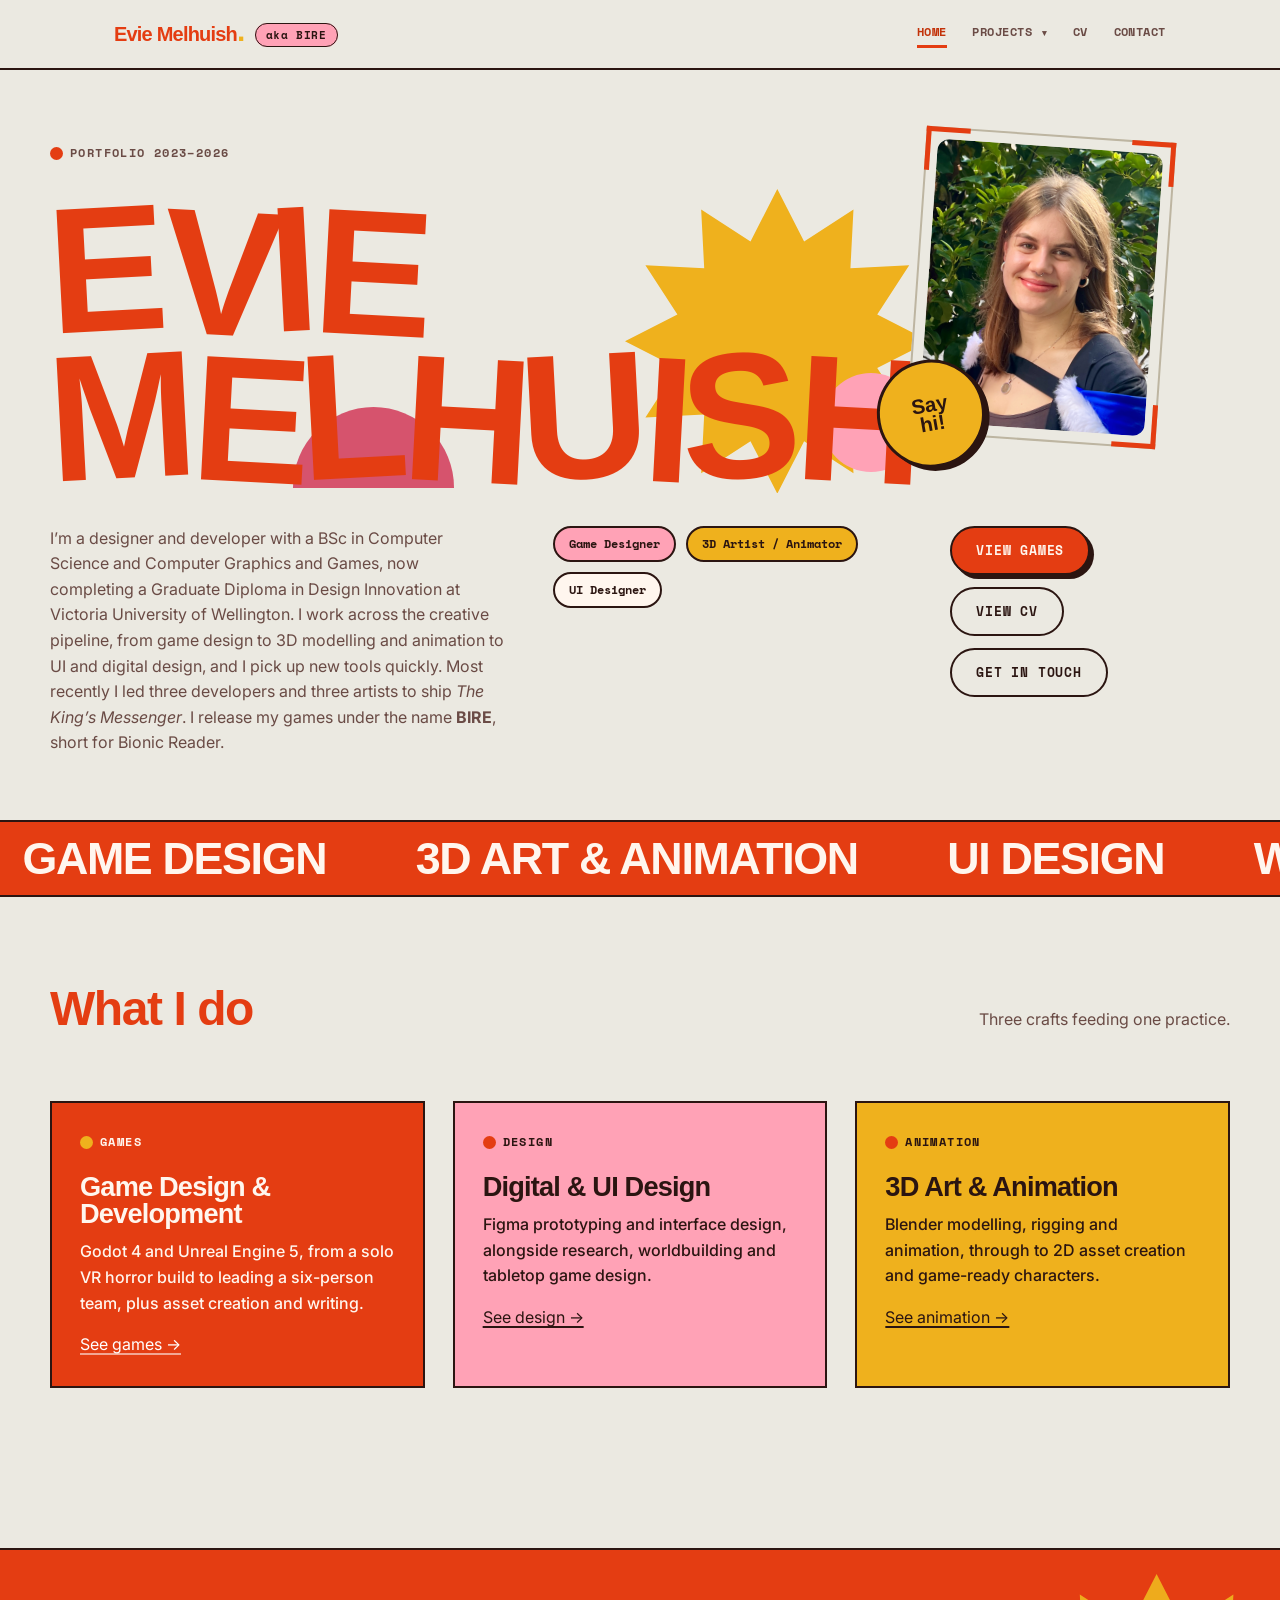
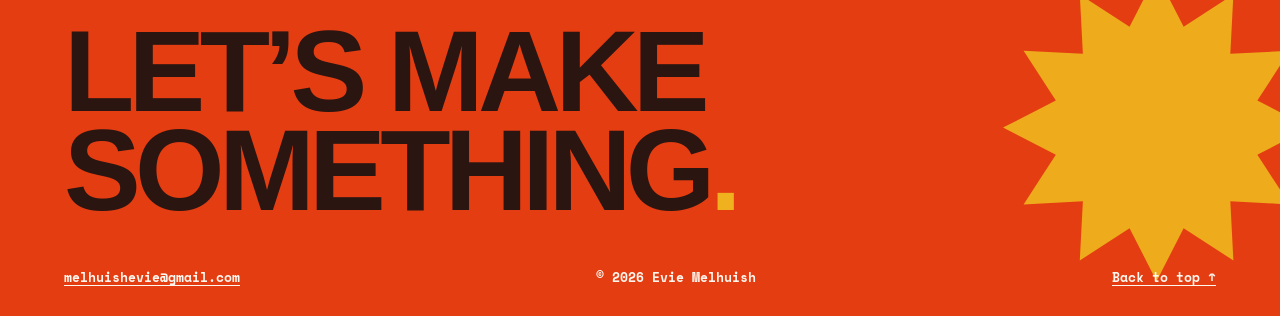
==== commit 4cfeecd1: "update style, remove timeline" ====
--- a/index.html
+++ b/index.html
@@ -3,7 +3,7 @@
 <head>
 <meta charset="UTF-8">
 <meta name="viewport" content="width=device-width, initial-scale=1.0">
-<title>Evie Melhuish — Game Designer, 3D Artist &amp; UI Designer</title>
+<title>Evie Melhuish | Game Designer, 3D Artist &amp; UI Designer</title>
 <meta name="description" content="Portfolio of Evie Melhuish: game design, 3D art and animation, and UI design, including The King’s Messenger, We Have A Problem and the solo VR horror Darker.">
 <link rel="preconnect" href="https://fonts.googleapis.com">
 <link href="https://fonts.googleapis.com/css2?family=Bricolage+Grotesque:opsz,wght@12..96,500..800&family=Inter:wght@400;500;600&family=Space+Mono:wght@400;700&display=swap" rel="stylesheet">
@@ -26,7 +26,6 @@
         </ul>
       </li>
       <li><a href="cv.html">CV</a></li>
-      <li><a href="timeline.html">Timeline</a></li>
       <li><a href="contact.html">Contact</a></li>
     </ul>
   </nav>
@@ -39,7 +38,7 @@
     <span class="shape shape-burst hero-burst" aria-hidden="true"><svg viewBox="0 0 100 100" aria-hidden="true" focusable="false"><polygon points="50.0,0.0 58.8,17.2 75.0,6.7 74.0,26.0 93.3,25.0 82.8,41.2 100.0,50.0 82.8,58.8 93.3,75.0 74.0,74.0 75.0,93.3 58.8,82.8 50.0,100.0 41.2,82.8 25.0,93.3 26.0,74.0 6.7,75.0 17.2,58.8 0.0,50.0 17.2,41.2 6.7,25.0 26.0,26.0 25.0,6.7 41.2,17.2"/></svg></span>
     <span class="shape shape-circle hero-circle" aria-hidden="true"></span>
     <span class="shape shape-half hero-half" aria-hidden="true"></span>
-    <p class="eyebrow">Portfolio — 2023–2026</p>
+    <p class="eyebrow">Portfolio 2023–2026</p>
 
     <h1 class="hero-title" aria-label="Evie Melhuish">
       <span class="hero-line" aria-hidden="true"><span class="ch">E</span><span class="ch">V</span><span class="ch">I</span><span class="ch">E</span></span>
@@ -61,9 +60,7 @@
       <p class="muted">
         I’m a designer and developer with a BSc in Computer Science and Computer
         Graphics and Games, now completing a Graduate Diploma in Design Innovation at
-        Victoria University of Wellington. I work across the creative pipeline — game
-        design, 3D modelling and animation, UI and digital design — and pick up new
-        tools quickly. Most recently I led three developers and three artists to ship
+        Victoria University of Wellington. I work across the creative pipeline, from game design to 3D modelling and animation to UI and digital design, and I pick up new tools quickly. Most recently I led three developers and three artists to ship
         <em>The King’s Messenger</em>. I release my games under the name
         <strong>BIRE</strong>, short for Bionic Reader.
       </p>
@@ -82,7 +79,7 @@
 
   <div class="marquee" aria-hidden="true"><div class="marquee-track"><span>Game design</span><span class="m-star"><svg viewBox="0 0 100 100" aria-hidden="true" focusable="false"><polygon points="50.0,0.0 58.8,17.2 75.0,6.7 74.0,26.0 93.3,25.0 82.8,41.2 100.0,50.0 82.8,58.8 93.3,75.0 74.0,74.0 75.0,93.3 58.8,82.8 50.0,100.0 41.2,82.8 25.0,93.3 26.0,74.0 6.7,75.0 17.2,58.8 0.0,50.0 17.2,41.2 6.7,25.0 26.0,26.0 25.0,6.7 41.2,17.2"/></svg></span><span>3D art &amp; animation</span><span class="m-star"><svg viewBox="0 0 100 100" aria-hidden="true" focusable="false"><polygon points="50.0,0.0 58.8,17.2 75.0,6.7 74.0,26.0 93.3,25.0 82.8,41.2 100.0,50.0 82.8,58.8 93.3,75.0 74.0,74.0 75.0,93.3 58.8,82.8 50.0,100.0 41.2,82.8 25.0,93.3 26.0,74.0 6.7,75.0 17.2,58.8 0.0,50.0 17.2,41.2 6.7,25.0 26.0,26.0 25.0,6.7 41.2,17.2"/></svg></span><span>UI design</span><span class="m-star"><svg viewBox="0 0 100 100" aria-hidden="true" focusable="false"><polygon points="50.0,0.0 58.8,17.2 75.0,6.7 74.0,26.0 93.3,25.0 82.8,41.2 100.0,50.0 82.8,58.8 93.3,75.0 74.0,74.0 75.0,93.3 58.8,82.8 50.0,100.0 41.2,82.8 25.0,93.3 26.0,74.0 6.7,75.0 17.2,58.8 0.0,50.0 17.2,41.2 6.7,25.0 26.0,26.0 25.0,6.7 41.2,17.2"/></svg></span><span>Worldbuilding</span><span class="m-star"><svg viewBox="0 0 100 100" aria-hidden="true" focusable="false"><polygon points="50.0,0.0 58.8,17.2 75.0,6.7 74.0,26.0 93.3,25.0 82.8,41.2 100.0,50.0 82.8,58.8 93.3,75.0 74.0,74.0 75.0,93.3 58.8,82.8 50.0,100.0 41.2,82.8 25.0,93.3 26.0,74.0 6.7,75.0 17.2,58.8 0.0,50.0 17.2,41.2 6.7,25.0 26.0,26.0 25.0,6.7 41.2,17.2"/></svg></span><span>Wellington NZ</span><span class="m-star"><svg viewBox="0 0 100 100" aria-hidden="true" focusable="false"><polygon points="50.0,0.0 58.8,17.2 75.0,6.7 74.0,26.0 93.3,25.0 82.8,41.2 100.0,50.0 82.8,58.8 93.3,75.0 74.0,74.0 75.0,93.3 58.8,82.8 50.0,100.0 41.2,82.8 25.0,93.3 26.0,74.0 6.7,75.0 17.2,58.8 0.0,50.0 17.2,41.2 6.7,25.0 26.0,26.0 25.0,6.7 41.2,17.2"/></svg></span><span>Game design</span><span class="m-star"><svg viewBox="0 0 100 100" aria-hidden="true" focusable="false"><polygon points="50.0,0.0 58.8,17.2 75.0,6.7 74.0,26.0 93.3,25.0 82.8,41.2 100.0,50.0 82.8,58.8 93.3,75.0 74.0,74.0 75.0,93.3 58.8,82.8 50.0,100.0 41.2,82.8 25.0,93.3 26.0,74.0 6.7,75.0 17.2,58.8 0.0,50.0 17.2,41.2 6.7,25.0 26.0,26.0 25.0,6.7 41.2,17.2"/></svg></span><span>3D art &amp; animation</span><span class="m-star"><svg viewBox="0 0 100 100" aria-hidden="true" focusable="false"><polygon points="50.0,0.0 58.8,17.2 75.0,6.7 74.0,26.0 93.3,25.0 82.8,41.2 100.0,50.0 82.8,58.8 93.3,75.0 74.0,74.0 75.0,93.3 58.8,82.8 50.0,100.0 41.2,82.8 25.0,93.3 26.0,74.0 6.7,75.0 17.2,58.8 0.0,50.0 17.2,41.2 6.7,25.0 26.0,26.0 25.0,6.7 41.2,17.2"/></svg></span><span>UI design</span><span class="m-star"><svg viewBox="0 0 100 100" aria-hidden="true" focusable="false"><polygon points="50.0,0.0 58.8,17.2 75.0,6.7 74.0,26.0 93.3,25.0 82.8,41.2 100.0,50.0 82.8,58.8 93.3,75.0 74.0,74.0 75.0,93.3 58.8,82.8 50.0,100.0 41.2,82.8 25.0,93.3 26.0,74.0 6.7,75.0 17.2,58.8 0.0,50.0 17.2,41.2 6.7,25.0 26.0,26.0 25.0,6.7 41.2,17.2"/></svg></span><span>Worldbuilding</span><span class="m-star"><svg viewBox="0 0 100 100" aria-hidden="true" focusable="false"><polygon points="50.0,0.0 58.8,17.2 75.0,6.7 74.0,26.0 93.3,25.0 82.8,41.2 100.0,50.0 82.8,58.8 93.3,75.0 74.0,74.0 75.0,93.3 58.8,82.8 50.0,100.0 41.2,82.8 25.0,93.3 26.0,74.0 6.7,75.0 17.2,58.8 0.0,50.0 17.2,41.2 6.7,25.0 26.0,26.0 25.0,6.7 41.2,17.2"/></svg></span><span>Wellington NZ</span><span class="m-star"><svg viewBox="0 0 100 100" aria-hidden="true" focusable="false"><polygon points="50.0,0.0 58.8,17.2 75.0,6.7 74.0,26.0 93.3,25.0 82.8,41.2 100.0,50.0 82.8,58.8 93.3,75.0 74.0,74.0 75.0,93.3 58.8,82.8 50.0,100.0 41.2,82.8 25.0,93.3 26.0,74.0 6.7,75.0 17.2,58.8 0.0,50.0 17.2,41.2 6.7,25.0 26.0,26.0 25.0,6.7 41.2,17.2"/></svg></span><span>Game design</span><span class="m-star"><svg viewBox="0 0 100 100" aria-hidden="true" focusable="false"><polygon points="50.0,0.0 58.8,17.2 75.0,6.7 74.0,26.0 93.3,25.0 82.8,41.2 100.0,50.0 82.8,58.8 93.3,75.0 74.0,74.0 75.0,93.3 58.8,82.8 50.0,100.0 41.2,82.8 25.0,93.3 26.0,74.0 6.7,75.0 17.2,58.8 0.0,50.0 17.2,41.2 6.7,25.0 26.0,26.0 25.0,6.7 41.2,17.2"/></svg></span><span>3D art &amp; animation</span><span class="m-star"><svg viewBox="0 0 100 100" aria-hidden="true" focusable="false"><polygon points="50.0,0.0 58.8,17.2 75.0,6.7 74.0,26.0 93.3,25.0 82.8,41.2 100.0,50.0 82.8,58.8 93.3,75.0 74.0,74.0 75.0,93.3 58.8,82.8 50.0,100.0 41.2,82.8 25.0,93.3 26.0,74.0 6.7,75.0 17.2,58.8 0.0,50.0 17.2,41.2 6.7,25.0 26.0,26.0 25.0,6.7 41.2,17.2"/></svg></span><span>UI design</span><span class="m-star"><svg viewBox="0 0 100 100" aria-hidden="true" focusable="false"><polygon points="50.0,0.0 58.8,17.2 75.0,6.7 74.0,26.0 93.3,25.0 82.8,41.2 100.0,50.0 82.8,58.8 93.3,75.0 74.0,74.0 75.0,93.3 58.8,82.8 50.0,100.0 41.2,82.8 25.0,93.3 26.0,74.0 6.7,75.0 17.2,58.8 0.0,50.0 17.2,41.2 6.7,25.0 26.0,26.0 25.0,6.7 41.2,17.2"/></svg></span><span>Worldbuilding</span><span class="m-star"><svg viewBox="0 0 100 100" aria-hidden="true" focusable="false"><polygon points="50.0,0.0 58.8,17.2 75.0,6.7 74.0,26.0 93.3,25.0 82.8,41.2 100.0,50.0 82.8,58.8 93.3,75.0 74.0,74.0 75.0,93.3 58.8,82.8 50.0,100.0 41.2,82.8 25.0,93.3 26.0,74.0 6.7,75.0 17.2,58.8 0.0,50.0 17.2,41.2 6.7,25.0 26.0,26.0 25.0,6.7 41.2,17.2"/></svg></span><span>Wellington NZ</span><span class="m-star"><svg viewBox="0 0 100 100" aria-hidden="true" focusable="false"><polygon points="50.0,0.0 58.8,17.2 75.0,6.7 74.0,26.0 93.3,25.0 82.8,41.2 100.0,50.0 82.8,58.8 93.3,75.0 74.0,74.0 75.0,93.3 58.8,82.8 50.0,100.0 41.2,82.8 25.0,93.3 26.0,74.0 6.7,75.0 17.2,58.8 0.0,50.0 17.2,41.2 6.7,25.0 26.0,26.0 25.0,6.7 41.2,17.2"/></svg></span><span>Game design</span><span class="m-star"><svg viewBox="0 0 100 100" aria-hidden="true" focusable="false"><polygon points="50.0,0.0 58.8,17.2 75.0,6.7 74.0,26.0 93.3,25.0 82.8,41.2 100.0,50.0 82.8,58.8 93.3,75.0 74.0,74.0 75.0,93.3 58.8,82.8 50.0,100.0 41.2,82.8 25.0,93.3 26.0,74.0 6.7,75.0 17.2,58.8 0.0,50.0 17.2,41.2 6.7,25.0 26.0,26.0 25.0,6.7 41.2,17.2"/></svg></span><span>3D art &amp; animation</span><span class="m-star"><svg viewBox="0 0 100 100" aria-hidden="true" focusable="false"><polygon points="50.0,0.0 58.8,17.2 75.0,6.7 74.0,26.0 93.3,25.0 82.8,41.2 100.0,50.0 82.8,58.8 93.3,75.0 74.0,74.0 75.0,93.3 58.8,82.8 50.0,100.0 41.2,82.8 25.0,93.3 26.0,74.0 6.7,75.0 17.2,58.8 0.0,50.0 17.2,41.2 6.7,25.0 26.0,26.0 25.0,6.7 41.2,17.2"/></svg></span><span>UI design</span><span class="m-star"><svg viewBox="0 0 100 100" aria-hidden="true" focusable="false"><polygon points="50.0,0.0 58.8,17.2 75.0,6.7 74.0,26.0 93.3,25.0 82.8,41.2 100.0,50.0 82.8,58.8 93.3,75.0 74.0,74.0 75.0,93.3 58.8,82.8 50.0,100.0 41.2,82.8 25.0,93.3 26.0,74.0 6.7,75.0 17.2,58.8 0.0,50.0 17.2,41.2 6.7,25.0 26.0,26.0 25.0,6.7 41.2,17.2"/></svg></span><span>Worldbuilding</span><span class="m-star"><svg viewBox="0 0 100 100" aria-hidden="true" focusable="false"><polygon points="50.0,0.0 58.8,17.2 75.0,6.7 74.0,26.0 93.3,25.0 82.8,41.2 100.0,50.0 82.8,58.8 93.3,75.0 74.0,74.0 75.0,93.3 58.8,82.8 50.0,100.0 41.2,82.8 25.0,93.3 26.0,74.0 6.7,75.0 17.2,58.8 0.0,50.0 17.2,41.2 6.7,25.0 26.0,26.0 25.0,6.7 41.2,17.2"/></svg></span><span>Wellington NZ</span><span class="m-star"><svg viewBox="0 0 100 100" aria-hidden="true" focusable="false"><polygon points="50.0,0.0 58.8,17.2 75.0,6.7 74.0,26.0 93.3,25.0 82.8,41.2 100.0,50.0 82.8,58.8 93.3,75.0 74.0,74.0 75.0,93.3 58.8,82.8 50.0,100.0 41.2,82.8 25.0,93.3 26.0,74.0 6.7,75.0 17.2,58.8 0.0,50.0 17.2,41.2 6.7,25.0 26.0,26.0 25.0,6.7 41.2,17.2"/></svg></span></div></div>
 
-  <!-- WHAT I DO — one card per work section -->
+  <!-- WHAT I DO, one card per work section -->
   <section class="section container">
     <div class="section-head">
       <h2>What I do</h2>
@@ -117,7 +114,7 @@
 <footer class="site-footer">
   <span class="shape footer-burst" aria-hidden="true"><svg viewBox="0 0 100 100" aria-hidden="true" focusable="false"><polygon points="50.0,0.0 58.8,17.2 75.0,6.7 74.0,26.0 93.3,25.0 82.8,41.2 100.0,50.0 82.8,58.8 93.3,75.0 74.0,74.0 75.0,93.3 58.8,82.8 50.0,100.0 41.2,82.8 25.0,93.3 26.0,74.0 6.7,75.0 17.2,58.8 0.0,50.0 17.2,41.2 6.7,25.0 26.0,26.0 25.0,6.7 41.2,17.2"/></svg></span>
   <div class="container">
-    <p class="footer-big">Let’s make something<span class="footer-dot">.</span></p>
+    <p class="footer-big"><a href="contact.html">Let’s make something<span class="footer-dot">.</span></a></p>
     <div class="footer-row">
       <a href="mailto:melhuishevie@gmail.com">melhuishevie@gmail.com</a>
       <span>© 2026 Evie Melhuish</span>
--- a/css/style.css
+++ b/css/style.css
@@ -0,0 +1,985 @@
+/* ==========================================================================
+   DESIGN TOKENS
+   Palette: cool off-white ground, near-black ink, one indigo "select" accent
+   (a nod to editor/engine selection-outline blue, kept sparing).
+   Type: Space Grotesk (display, technical/geometric) + Inter (body) +
+   Space Mono (utility - dates, labels, coordinates).
+   Signature element: the "frame" - four corner brackets, like a viewport /
+   camera gate / selection reticle. Used to mark anything the visitor should
+   treat as a "screen": the hero portrait, project embeds, CV blocks.
+   ========================================================================== */
+
+:root {
+  /* Palette pulled from Evie's reference swatches: warm lamplight yellow and
+     amber sitting above a run of cool teals into near-black navy - reads like
+     a flashlight beam in the dark, which suits a horror/VR-leaning games
+     portfolio without tipping the whole site into "dark mode". */
+  --bg: #FAF8F2;
+  --bg-alt: #F1EDE1;
+  --ink: #1C262B;
+  --ink-muted: #56656C;
+  --ink-faint: #96A2A6;
+  --accent: #4A9AA0;
+  --accent-warm: #D89138;
+  --accent-soft: #E4EFEE;
+  --accent-warm-soft: #F7E7CE;
+  --border: #E4DFCF;
+  --border-strong: #C7C0AC;
+
+  --font-display: 'Space Grotesk', 'Helvetica Neue', Arial, sans-serif;
+  --font-body: 'Inter', 'Helvetica Neue', Arial, sans-serif;
+  --font-mono: 'Space Mono', 'SFMono-Regular', Consolas, monospace;
+
+  --max-width: 1120px;
+  --gutter: clamp(20px, 5vw, 64px);
+  --frame-pad: clamp(20px, 4vw, 40px);
+}
+
+@media (prefers-color-scheme: dark) {
+  /* Intentionally not auto-switching - a single considered light theme
+     is part of the "clean minimal" brief. Left as a hook if you want
+     to add a dark mode later. */
+}
+
+* { box-sizing: border-box; }
+html { scroll-behavior: smooth; }
+@media (prefers-reduced-motion: reduce) {
+  html { scroll-behavior: auto; }
+  *, *::before, *::after { animation-duration: 0.001ms !important; transition-duration: 0.001ms !important; }
+}
+
+body {
+  margin: 0;
+  background: var(--bg);
+  color: var(--ink);
+  font-family: var(--font-body);
+  font-size: 16px;
+  line-height: 1.6;
+  -webkit-font-smoothing: antialiased;
+}
+
+img { max-width: 100%; display: block; }
+a { color: inherit; }
+
+h1, h2, h3, h4 {
+  font-family: var(--font-display);
+  font-weight: 500;
+  line-height: 1.1;
+  margin: 0 0 0.5em;
+  letter-spacing: -0.01em;
+}
+
+p { margin: 0 0 1em; color: var(--ink); }
+.muted { color: var(--ink-muted); }
+
+.eyebrow {
+  font-family: var(--font-mono);
+  font-size: 0.72rem;
+  letter-spacing: 0.12em;
+  text-transform: uppercase;
+  color: var(--ink-muted);
+  display: inline-flex;
+  align-items: center;
+  gap: 7px;
+}
+.eyebrow::before {
+  content: '';
+  width: 7px;
+  height: 7px;
+  border-radius: 50%;
+  background: var(--accent-warm);
+  flex-shrink: 0;
+}
+
+.container {
+  max-width: var(--max-width);
+  margin: 0 auto;
+  padding: 0 var(--gutter);
+}
+
+/* ---------------------------------------------------------------------- */
+/* NAVIGATION                                                              */
+/* ---------------------------------------------------------------------- */
+
+.site-header {
+  position: sticky;
+  top: 0;
+  z-index: 50;
+  background: rgba(250, 250, 249, 0.9);
+  backdrop-filter: blur(6px);
+  border-bottom: 1px solid var(--border);
+}
+
+.nav {
+  max-width: var(--max-width);
+  margin: 0 auto;
+  padding: 18px var(--gutter);
+  display: flex;
+  align-items: center;
+  justify-content: space-between;
+}
+
+.nav-name {
+  font-family: var(--font-display);
+  font-size: 1rem;
+  font-weight: 600;
+  text-decoration: none;
+  letter-spacing: -0.01em;
+}
+
+.nav-name .dot { color: var(--accent-warm); }
+
+.nickname-badge {
+  font-family: var(--font-mono);
+  font-size: 0.68rem;
+  letter-spacing: 0.06em;
+  color: var(--accent-warm);
+  border: 1.5px solid var(--accent-warm);
+  border-radius: 999px;
+  padding: 3px 10px;
+  margin-left: 10px;
+  vertical-align: middle;
+}
+
+.nav-links {
+  display: flex;
+  gap: clamp(14px, 2vw, 28px);
+  list-style: none;
+  margin: 0;
+  padding: 0;
+  font-family: var(--font-mono);
+  font-size: 0.78rem;
+  letter-spacing: 0.04em;
+  text-transform: uppercase;
+}
+
+.nav-links a {
+  text-decoration: none;
+  color: var(--ink-muted);
+  padding-bottom: 4px;
+  border-bottom: 1px solid transparent;
+  transition: color 0.15s ease, border-color 0.15s ease;
+}
+
+.nav-links a:hover,
+.nav-links a[aria-current="page"] {
+  color: var(--ink);
+  border-color: var(--accent);
+}
+
+.nav-toggle {
+  display: none;
+  background: none;
+  border: 1px solid var(--border-strong);
+  padding: 6px 10px;
+  font-family: var(--font-mono);
+  font-size: 0.75rem;
+  cursor: pointer;
+}
+
+@media (max-width: 720px) {
+  .nav-toggle { display: inline-block; }
+  .nav-links {
+    position: absolute;
+    top: 100%;
+    left: 0;
+    right: 0;
+    flex-direction: column;
+    background: var(--bg);
+    border-bottom: 1px solid var(--border);
+    padding: 12px var(--gutter) 20px;
+    gap: 14px;
+    display: none;
+  }
+  .nav-links.open { display: flex; }
+}
+
+/* ---------------------------------------------------------------------- */
+/* SIGNATURE ELEMENT - THE FRAME (viewport / camera gate / reticle)        */
+/* ---------------------------------------------------------------------- */
+
+.frame {
+  position: relative;
+  padding: var(--frame-pad);
+  border: 1px solid var(--border);
+}
+
+.fr {
+  position: absolute;
+  width: 26px;
+  height: 26px;
+  border: 3px solid var(--accent);
+  pointer-events: none;
+}
+.fr-tl { top: -2px; left: -2px; border-right: none; border-bottom: none; }
+.fr-tr { top: -2px; right: -2px; border-left: none; border-bottom: none; }
+.fr-bl { bottom: -2px; left: -2px; border-right: none; border-top: none; }
+.fr-br { bottom: -2px; right: -2px; border-left: none; border-top: none; }
+
+/* Rivet dots - a small circle sitting right on each corner, the frame's
+   one deliberate square/circle mashup rather than pure right angles. */
+.fr::after {
+  content: '';
+  position: absolute;
+  width: 9px;
+  height: 9px;
+  border-radius: 50%;
+  background: var(--accent-warm);
+}
+.fr-tl::after { top: -2px; left: -2px; }
+.fr-tr::after { top: -2px; right: -2px; }
+.fr-bl::after { bottom: -2px; left: -2px; }
+.fr-br::after { bottom: -2px; right: -2px; }
+
+.frame-label {
+  position: absolute;
+  top: -10px;
+  left: 20px;
+  background: var(--bg);
+  padding: 0 8px;
+  font-family: var(--font-mono);
+  font-size: 0.7rem;
+  letter-spacing: 0.08em;
+  text-transform: uppercase;
+  color: var(--ink-muted);
+}
+
+/* ---------------------------------------------------------------------- */
+/* BUTTONS / LINKS                                                         */
+/* ---------------------------------------------------------------------- */
+
+.btn {
+  display: inline-flex;
+  align-items: center;
+  gap: 8px;
+  font-family: var(--font-mono);
+  font-size: 0.82rem;
+  text-transform: uppercase;
+  letter-spacing: 0.06em;
+  text-decoration: none;
+  color: var(--ink);
+  border: 1px solid var(--ink);
+  padding: 11px 20px;
+  transition: background 0.15s ease, color 0.15s ease;
+}
+
+.btn:hover { background: var(--ink); color: var(--bg); }
+
+.btn-accent {
+  border-color: var(--accent-warm);
+  background: var(--accent-warm);
+  color: #fff;
+}
+.btn-accent:hover { background: #fff; color: var(--accent-warm); }
+
+.text-link {
+  color: var(--accent);
+  text-decoration: underline;
+  text-underline-offset: 3px;
+  text-decoration-color: var(--accent-soft);
+}
+.text-link:hover { text-decoration-color: var(--accent); }
+
+/* ---------------------------------------------------------------------- */
+/* HERO                                                                     */
+/* ---------------------------------------------------------------------- */
+
+.hero {
+  padding: clamp(48px, 8vw, 96px) 0 clamp(40px, 6vw, 72px);
+}
+
+.hero-grid {
+  display: grid;
+  grid-template-columns: 1.1fr 0.9fr;
+  gap: clamp(32px, 5vw, 64px);
+  align-items: center;
+}
+
+@media (max-width: 820px) {
+  .hero-grid { grid-template-columns: 1fr; }
+}
+
+.hero h1 {
+  font-size: clamp(2.4rem, 5vw, 3.6rem);
+  margin-bottom: 0.3em;
+}
+
+.role-tags {
+  display: flex;
+  flex-wrap: wrap;
+  gap: 10px;
+  margin: 18px 0 26px;
+  font-family: var(--font-mono);
+  font-size: 0.78rem;
+}
+
+.role-tags span {
+  border: 1.5px solid var(--accent);
+  background: var(--accent-soft);
+  color: var(--ink);
+  padding: 6px 14px;
+  border-radius: 999px;
+}
+.role-tags span:nth-child(2n) {
+  border-color: var(--accent-warm);
+  background: var(--accent-warm-soft);
+}
+
+.hero-actions {
+  display: flex;
+  flex-wrap: wrap;
+  gap: 12px;
+  margin-top: 28px;
+}
+
+.portrait-frame {
+  aspect-ratio: 4 / 5;
+  display: flex;
+  align-items: center;
+  justify-content: center;
+  background: var(--bg-alt);
+}
+
+.portrait-frame img { width: 100%; height: 100%; object-fit: cover; }
+
+.portrait-placeholder {
+  font-family: var(--font-mono);
+  font-size: 0.78rem;
+  color: var(--ink-faint);
+  text-align: center;
+  padding: 0 20px;
+}
+
+/* ---------------------------------------------------------------------- */
+/* SECTIONS / GENERIC                                                      */
+/* ---------------------------------------------------------------------- */
+
+.section {
+  position: relative;
+  padding: clamp(48px, 7vw, 88px) 0;
+  border-top: 1px solid var(--border);
+}
+.section::before {
+  content: '';
+  position: absolute;
+  top: -5px;
+  left: var(--gutter);
+  width: 9px;
+  height: 9px;
+  border-radius: 50%;
+  background: var(--accent);
+  border: 2px solid var(--bg);
+}
+
+.section-head {
+  display: flex;
+  justify-content: space-between;
+  align-items: baseline;
+  gap: 24px;
+  margin-bottom: clamp(28px, 4vw, 44px);
+  flex-wrap: wrap;
+}
+
+.grid-3 {
+  display: grid;
+  grid-template-columns: repeat(3, 1fr);
+  gap: 28px;
+}
+@media (max-width: 900px) { .grid-3 { grid-template-columns: 1fr 1fr; } }
+@media (max-width: 620px) { .grid-3 { grid-template-columns: 1fr; } }
+
+.card {
+  border: 2px solid var(--border);
+  padding: 22px;
+  transition: border-color 0.15s ease;
+}
+.card:hover { border-color: var(--accent); }
+
+.card h3 { font-size: 1.05rem; margin-bottom: 6px; }
+
+/* ---------------------------------------------------------------------- */
+/* PROJECTS PAGE                                                           */
+/* ---------------------------------------------------------------------- */
+
+.jump-links {
+  position: sticky;
+  top: 61px; /* sits just under header */
+  z-index: 40;
+  background: var(--bg);
+  border-bottom: 1px solid var(--border);
+  padding: 14px var(--gutter);
+  display: flex;
+  flex-wrap: wrap;
+  gap: 8px 10px;
+}
+
+.jump-links a {
+  font-family: var(--font-mono);
+  font-size: 0.75rem;
+  text-transform: uppercase;
+  letter-spacing: 0.04em;
+  text-decoration: none;
+  color: var(--ink-muted);
+  border: 2px solid var(--border-strong);
+  border-radius: 999px;
+  padding: 6px 14px;
+  transition: color 0.15s ease, border-color 0.15s ease;
+}
+.jump-links a:hover { color: var(--accent); border-color: var(--accent); }
+
+.project-block {
+  padding: clamp(48px, 7vw, 88px) 0;
+  border-top: 1px solid var(--border);
+  scroll-margin-top: 130px;
+}
+
+.project-meta {
+  display: flex;
+  flex-wrap: wrap;
+  gap: 10px;
+  margin: 10px 0 18px;
+  font-family: var(--font-mono);
+  font-size: 0.75rem;
+  color: var(--ink-muted);
+}
+.project-meta span { border: 1.5px solid var(--border-strong); border-radius: 999px; padding: 4px 11px; }
+
+.embed-wrap {
+  position: relative;
+  width: 100%;
+  aspect-ratio: 16 / 9;
+  background: var(--bg-alt);
+}
+
+.embed-wrap iframe {
+  width: 100%;
+  height: 100%;
+  border: 0;
+  display: block;
+}
+
+.embed-placeholder {
+  position: absolute;
+  inset: 0;
+  display: flex;
+  align-items: center;
+  justify-content: center;
+  flex-direction: column;
+  gap: 10px;
+  font-family: var(--font-mono);
+  font-size: 0.8rem;
+  color: var(--ink-faint);
+  text-align: center;
+  padding: 0 24px;
+}
+
+.project-links {
+  display: flex;
+  gap: 12px;
+  margin-top: 18px;
+  flex-wrap: wrap;
+}
+
+/* Secondary stills - deliberately plain (hairline border only, no corner
+   brackets) so the .frame motif stays reserved for the one hero shot per
+   project rather than being diluted across every thumbnail. */
+.still-grid {
+  display: grid;
+  grid-template-columns: repeat(auto-fit, minmax(220px, 1fr));
+  gap: 14px;
+  margin-top: 16px;
+}
+.still-grid figure { margin: 0; }
+.still-grid img {
+  width: 100%;
+  aspect-ratio: 4 / 3;
+  object-fit: cover;
+  border: 2px solid var(--border);
+  display: block;
+}
+.still-grid figcaption {
+  font-family: var(--font-mono);
+  font-size: 0.68rem;
+  letter-spacing: 0.06em;
+  text-transform: uppercase;
+  color: var(--ink-muted);
+  margin-top: 6px;
+}
+
+/* A wide, uncropped strip for banner-shaped assets like sprite sheets */
+.sprite-strip {
+  width: 100%;
+  border: 2px solid var(--border);
+  background: var(--bg-alt);
+  padding: 10px;
+  margin-top: 16px;
+}
+.sprite-strip img { width: 100%; height: auto; display: block; }
+
+/* Circular gallery - a deliberate break from the frame's right angles,
+   used on the homepage to pull in shots from across every project. */
+.circle-gallery {
+  display: flex;
+  flex-wrap: wrap;
+  gap: clamp(16px, 3vw, 28px);
+  justify-content: flex-start;
+}
+.circle-gallery a { text-decoration: none; }
+.circle-gallery figure {
+  margin: 0;
+  width: clamp(96px, 14vw, 140px);
+  text-align: center;
+}
+.circle-gallery img {
+  width: 100%;
+  aspect-ratio: 1 / 1;
+  border-radius: 50%;
+  object-fit: cover;
+  border: 3px solid var(--accent);
+  display: block;
+}
+.circle-gallery figure:nth-child(2n) img { border-color: var(--accent-warm); }
+.circle-gallery figcaption {
+  font-family: var(--font-mono);
+  font-size: 0.7rem;
+  letter-spacing: 0.04em;
+  text-transform: uppercase;
+  color: var(--ink-muted);
+  margin-top: 10px;
+}
+
+/* ---------------------------------------------------------------------- */
+/* CV PAGE                                                                  */
+/* ---------------------------------------------------------------------- */
+
+.cv-row {
+  display: grid;
+  grid-template-columns: 140px 1fr;
+  gap: 18px;
+  padding: 18px 0;
+  border-top: 2px solid var(--border);
+}
+.cv-row:last-child { border-bottom: 2px solid var(--border); }
+
+.cv-date {
+  font-family: var(--font-mono);
+  font-size: 0.8rem;
+  color: var(--ink-muted);
+}
+
+@media (max-width: 620px) {
+  .cv-row { grid-template-columns: 1fr; gap: 4px; }
+}
+
+.skills-list {
+  display: flex;
+  flex-wrap: wrap;
+  gap: 8px;
+}
+.skills-list span {
+  font-family: var(--font-mono);
+  font-size: 0.75rem;
+  border: 1.5px solid var(--border-strong);
+  border-radius: 999px;
+  padding: 5px 12px;
+}
+
+
+
+
+
+
+/* ---------------------------------------------------------------------- */
+/* CONTACT PAGE                                                            */
+/* ---------------------------------------------------------------------- */
+
+.contact-grid {
+  display: grid;
+  grid-template-columns: repeat(auto-fit, minmax(220px, 1fr));
+  gap: 18px;
+}
+
+.contact-card {
+  border: 2px solid var(--border);
+  padding: 22px;
+  text-decoration: none;
+  display: block;
+  transition: border-color 0.15s ease;
+}
+.contact-card:hover { border-color: var(--accent); }
+.contact-card .eyebrow { margin-bottom: 8px; }
+.contact-card strong { font-family: var(--font-display); font-size: 1.05rem; }
+
+/* ---------------------------------------------------------------------- */
+/* FOOTER                                                                   */
+/* ---------------------------------------------------------------------- */
+
+.site-footer {
+  border-top: 1px solid var(--border);
+  padding: 32px var(--gutter) 48px;
+  margin-top: 40px;
+}
+.site-footer .container {
+  display: flex;
+  justify-content: space-between;
+  flex-wrap: wrap;
+  gap: 12px;
+  font-family: var(--font-mono);
+  font-size: 0.75rem;
+  color: var(--ink-muted);
+  padding: 0;
+}
+
+/* ---------------------------------------------------------------------- */
+/* ADDITIONS - category sections, embeds, project index                    */
+/* ---------------------------------------------------------------------- */
+
+img { background: var(--bg-alt); }
+
+.still-grid--contain img { object-fit: contain; padding: 8px; }
+.still-group-title { font-size: 0.95rem; margin: 32px 0 0; color: var(--ink-muted); }
+.embed-wrap .embed-placeholder { font-size: 0.85rem; }
+
+.embed-wrap img,
+.embed-wrap video { width: 100%; height: 100%; object-fit: cover; display: block; }
+.embed-wrap--tall { aspect-ratio: 4 / 5; }
+.embed-wrap--tall img { object-fit: contain; }
+
+.category-head {
+  padding-top: clamp(56px, 8vw, 96px);
+  border-top: 2px solid var(--ink);
+  scroll-margin-top: 130px;
+}
+.category-head h2 { font-size: clamp(2rem, 4vw, 2.8rem); margin-bottom: 0.3em; }
+.category-head + .project-block { border-top: none; padding-top: clamp(28px, 4vw, 48px); }
+
+.project-index { margin-top: 28px; }
+.project-index h3 { font-size: 1rem; margin-bottom: 10px; }
+.project-index ul { list-style: none; margin: 0; padding: 0; }
+.project-index li { padding: 5px 0; border-top: 1px solid var(--border); }
+.project-index a { text-decoration: none; color: var(--ink-muted); }
+.project-index a:hover { color: var(--accent); }
+
+.nav-links a:focus-visible, .btn:focus-visible, .jump-links a:focus-visible,
+.text-link:focus-visible, .contact-card:focus-visible, .nav-toggle:focus-visible {
+  outline: 2px solid var(--accent-warm);
+  outline-offset: 3px;
+}
+
+/* ---- compact project layout + sub-pages ---- */
+.project-block { padding: clamp(28px, 4vw, 48px) 0; }
+.project-block h2 { font-size: clamp(1.45rem, 2.4vw, 1.9rem); margin-bottom: 0.2em; }
+.project-block .project-meta { margin: 8px 0 12px; font-size: 0.7rem; gap: 8px; }
+.project-block .project-meta span { padding: 3px 10px; }
+.project-block p.muted { font-size: 0.95rem; line-height: 1.55; margin-bottom: 0.6em; }
+.project-block .frame { padding: 18px; }
+.project-block .frame .embed-wrap {
+  width: min(100%, max(520px, calc((100vh - 360px) * 16 / 9)));
+  width: min(100%, max(520px, calc((100svh - 360px) * 16 / 9)));
+  margin-inline: auto;
+}
+.still-grid { grid-template-columns: repeat(auto-fit, minmax(200px, 1fr)); gap: 12px; }
+
+.doc-pair {
+  display: grid;
+  grid-template-columns: repeat(2, minmax(0, 1fr));
+  gap: 18px;
+  max-width: 560px;
+  margin: 16px auto 0;
+}
+.doc-pair figure { margin: 0; }
+.doc-pair img {
+  width: 100%;
+  aspect-ratio: 210 / 297; /* A4 portrait */
+  object-fit: contain;
+  background: #fff;
+  border: 2px solid var(--border);
+  display: block;
+}
+.doc-pair figcaption {
+  font-family: var(--font-mono);
+  font-size: 0.68rem;
+  letter-spacing: 0.06em;
+  text-transform: uppercase;
+  color: var(--ink-muted);
+  margin-top: 6px;
+}
+
+.jump-links a[aria-current="page"] { color: var(--bg); background: var(--ink); border-color: var(--ink); }
+.mini-index { display: flex; flex-wrap: wrap; gap: 8px; margin: 20px 0 0; padding: 0; list-style: none; }
+.mini-index a {
+  font-family: var(--font-mono); font-size: 0.72rem; text-decoration: none;
+  color: var(--ink-muted); border: 1.5px solid var(--border-strong);
+  border-radius: 999px; padding: 4px 11px;
+  transition: color 0.15s ease, border-color 0.15s ease;
+}
+.mini-index a:hover { color: var(--accent); border-color: var(--accent); }
+.hub-card h3 { font-size: 1.3rem; }
+.hub-card:hover { border-color: var(--border-strong); }
+.page-nav {
+  display: flex; justify-content: space-between; align-items: center; gap: 16px; flex-wrap: wrap;
+  padding: 24px 0 56px; border-top: 1px solid var(--border);
+}
+@media (max-width: 720px) { .project-block .frame { padding: 12px; } .doc-pair { gap: 12px; } }
+
+/* ---- Projects dropdown ---- */
+.has-dropdown { position: relative; }
+.dropdown-toggle {
+  background: none; border: 0; padding: 0 0 4px; cursor: pointer;
+  font: inherit; letter-spacing: inherit; text-transform: inherit;
+  color: var(--ink-muted); border-bottom: 1px solid transparent;
+  transition: color 0.15s ease, border-color 0.15s ease;
+}
+.dropdown-toggle:hover, .has-dropdown.open .dropdown-toggle, .dropdown-toggle[aria-current="page"] { color: var(--ink); border-color: var(--accent); }
+.dropdown-toggle .caret { font-size: 0.7em; margin-left: 2px; }
+.dropdown-toggle:focus-visible { outline: 2px solid var(--accent-warm); outline-offset: 3px; }
+.dropdown {
+  display: none; position: absolute; top: calc(100% + 10px); left: -16px; min-width: 170px;
+  margin: 0; padding: 8px 0; list-style: none; z-index: 60;
+  background: var(--bg); border: 1px solid var(--border-strong);
+  box-shadow: 0 8px 24px rgba(28, 38, 43, 0.08);
+}
+.dropdown::before { content: ''; position: absolute; top: -12px; left: 0; right: 0; height: 12px; } /* hover bridge */
+.has-dropdown.open .dropdown { display: block; }
+.nav-links .dropdown a { display: block; padding: 8px 18px; border-bottom: 0; white-space: nowrap; }
+.nav-links .dropdown a:hover, .nav-links .dropdown a[aria-current="page"] { background: var(--accent-soft); color: var(--ink); }
+@media (max-width: 720px) {
+  .dropdown { position: static; box-shadow: none; border: 0; background: none; padding: 6px 0 0 14px; min-width: 0; }
+  .dropdown::before { display: none; }
+  .nav-links .dropdown a { padding: 6px 0; }
+}
+
+/* ---- Project list at the top of each section page ---- */
+.list-label { font-family: var(--font-mono); font-size: 0.7rem; letter-spacing: 0.08em; text-transform: uppercase; color: var(--ink-faint); margin: 22px 0 6px; }
+.project-list { list-style: none; margin: 0 0 28px; padding: 0; max-width: 560px; border-bottom: 1px solid var(--border); }
+.project-list li { border-top: 1px solid var(--border); }
+.project-list a { display: flex; align-items: baseline; gap: 14px; padding: 10px 6px; text-decoration: none; color: var(--ink); transition: background 0.15s ease, color 0.15s ease; }
+.project-list a:hover { background: var(--accent-soft); color: var(--accent); }
+.project-list .n { font-family: var(--font-mono); font-size: 0.72rem; color: var(--ink-faint); }
+.project-list .go { margin-left: auto; color: var(--accent); font-family: var(--font-mono); }
+.project-block { scroll-margin-top: 84px; }
+
+/* ---- Click-to-play games ---- */
+.play-gate { position: absolute; inset: 0; width: 100%; height: 100%; padding: 0; border: 0; background: var(--bg-alt); cursor: pointer; display: block; }
+.play-gate img { filter: brightness(0.75); transition: filter 0.15s ease; }
+.play-gate:hover img, .play-gate:focus-visible img { filter: brightness(0.6); }
+.play-gate:focus-visible { outline: 3px solid var(--accent-warm); outline-offset: 3px; }
+.play-gate-cta {
+  position: absolute; left: 50%; top: 50%; transform: translate(-50%, -50%);
+  background: var(--bg); color: var(--ink); border: 2px solid var(--ink); border-radius: 999px;
+  font-family: var(--font-mono); font-size: 0.85rem; letter-spacing: 0.04em; text-transform: uppercase;
+  padding: 12px 22px; white-space: nowrap;
+}
+.play-gate-cta small { color: var(--ink-muted); text-transform: none; margin-left: 4px; }
+
+/* ====================================================================== */
+/* NEW LOOK - palette from the loket.design reference, bold display type    */
+/* ====================================================================== */
+:root {
+  --bg: #EBE9E1;
+  --bg-alt: #E1DED2;
+  --ink: #2B1511;
+  --ink-muted: #6A4B45;
+  --ink-faint: #A38F88;
+  --accent: #E43D12;          /* orange-red */
+  --accent-text: #C23209;     /* darker orange for small text */
+  --accent-warm: #EFB11D;     /* yellow */
+  --accent-soft: #FFD3DC;     /* light pink wash */
+  --accent-warm-soft: #FBE3A0;
+  --pink: #FFA2B6;
+  --berry: #D6536D;
+  --border: #D8D3C4;
+  --border-strong: #BDB5A1;
+  --cream: #FFF6EE;
+  --font-display: 'Bricolage Grotesque', 'Helvetica Neue', Arial, sans-serif;
+  --max-width: 1180px;
+}
+::selection { background: var(--accent-warm); color: var(--ink); }
+
+h1, h2, h3, h4 { font-weight: 800; letter-spacing: -0.03em; }
+h1, h2 { color: var(--accent); }
+h2 { font-size: clamp(1.9rem, 4.2vw, 3rem); line-height: 1; }
+.eyebrow { color: var(--ink-muted); font-weight: 700; }
+.eyebrow::before { width: 13px; height: 13px; background: var(--accent); }
+.text-link { color: var(--accent-text); text-decoration-color: var(--pink); text-decoration-thickness: 2px; }
+.text-link:hover { text-decoration-color: var(--accent); }
+
+/* header + nav */
+.site-header { background: rgba(235, 233, 225, 0.9); border-bottom: 2px solid var(--ink); }
+.nav-name { font-size: 1.25rem; font-weight: 800; color: var(--accent); letter-spacing: -0.04em; }
+.nav-name .dot { color: var(--accent-warm); font-size: 1.5em; line-height: 0; }
+.nickname-badge { background: var(--pink); border-color: var(--ink); color: var(--ink); font-weight: 700; }
+.nav-links { font-weight: 700; }
+.nav-links a:hover, .nav-links a[aria-current="page"],
+.dropdown-toggle:hover, .has-dropdown.open .dropdown-toggle, .dropdown-toggle[aria-current="page"] { color: var(--accent-text); border-color: var(--accent); border-bottom-width: 3px; }
+.dropdown { border: 2px solid var(--ink); box-shadow: 5px 5px 0 var(--accent); }
+.nav-links .dropdown a:hover, .nav-links .dropdown a[aria-current="page"] { background: var(--pink); color: var(--ink); }
+.nav-toggle { border: 2px solid var(--ink); font-weight: 700; }
+
+/* the signature frame - bigger corners and rivets */
+.frame { border: 2px solid var(--border-strong); }
+.fr { width: 44px; height: 44px; border-width: 5px; }
+.fr::after { width: 18px; height: 18px; background: var(--accent-warm); border: 2px solid var(--ink); }
+.fr-tl::after { top: -14px; left: -14px; }
+.fr-tr::after { top: -14px; right: -14px; }
+.fr-bl::after { bottom: -14px; left: -14px; }
+.fr-br::after { bottom: -14px; right: -14px; }
+.frame-label { color: var(--accent-text); font-weight: 700; top: -11px; }
+.project-block .fr { width: 36px; height: 36px; }
+
+/* section dots + dividers */
+.section { border-top: 2px solid var(--ink); }
+.section::before { width: 20px; height: 20px; top: -11px; background: var(--accent-warm); border: 3px solid var(--ink); }
+.project-block { border-top: 2px solid var(--border-strong); }
+
+/* buttons */
+.btn { border-radius: 999px; border: 2px solid var(--ink); font-weight: 700; padding: 12px 24px; background: transparent; transition: transform 0.12s ease, box-shadow 0.12s ease, background 0.15s ease, color 0.15s ease; }
+.btn:hover { background: var(--pink); color: var(--ink); transform: translate(-2px, -2px); box-shadow: 4px 4px 0 var(--ink); }
+.btn-accent { background: var(--accent); border-color: var(--ink); color: var(--cream); box-shadow: 4px 4px 0 var(--ink); }
+.btn-accent:hover { background: var(--accent-warm); color: var(--ink); transform: translate(2px, 2px); box-shadow: 2px 2px 0 var(--ink); }
+
+/* pills */
+.role-tags span, .project-meta span, .skills-list span { border: 2px solid var(--ink); font-weight: 700; }
+.role-tags span { background: var(--pink); color: var(--ink); }
+.role-tags span:nth-child(2n) { background: var(--accent-warm); border-color: var(--ink); }
+.role-tags span:nth-child(3n) { background: var(--cream); }
+.project-meta span { color: var(--ink); background: var(--cream); }
+.skills-list span { background: var(--cream); }
+.skills-list span:nth-child(3n+1) { background: var(--pink); }
+.skills-list span:nth-child(3n+2) { background: var(--accent-warm-soft); }
+
+/* cards */
+.card, .contact-card { border: 2px solid var(--ink); background: #F3F1EA; transition: transform 0.12s ease, box-shadow 0.12s ease, background 0.15s ease; }
+.card:hover, .contact-card:hover { border-color: var(--ink); transform: translate(-3px, -3px); box-shadow: 6px 6px 0 var(--accent); }
+.contact-card:hover { background: var(--pink); }
+.card h3 { font-size: 1.35rem; }
+.contact-card strong { font-size: 1.25rem; font-weight: 800; letter-spacing: -0.02em; }
+.card--orange { background: var(--accent); color: var(--cream); }
+.card--pink { background: var(--pink); }
+.card--yellow { background: var(--accent-warm); }
+.card--orange h3, .card--orange .muted, .card--orange .eyebrow { color: var(--cream); }
+.card--orange .eyebrow::before { background: var(--accent-warm); }
+.card--orange .text-link { color: #fff; text-decoration-color: rgba(255, 255, 255, 0.55); }
+.card--pink .muted, .card--yellow .muted, .card--pink .eyebrow, .card--yellow .eyebrow { color: var(--ink); }
+.card--pink .text-link, .card--yellow .text-link { color: var(--ink); text-decoration-color: var(--ink); }
+.card--pink .eyebrow::before, .card--yellow .eyebrow::before { background: var(--accent); }
+.card--orange, .card--pink, .card--yellow { padding: 28px; }
+.card--orange .muted, .card--pink .muted, .card--yellow .muted { font-size: 1rem; font-weight: 500; }
+.card--orange h3, .card--pink h3, .card--yellow h3 { font-size: 1.7rem; line-height: 1; margin: 10px 0 12px; }
+.card--orange:hover { box-shadow: 6px 6px 0 var(--ink); }
+
+/* cv */
+.cv-row { border-top: 2px solid var(--ink); }
+.cv-row:last-child { border-bottom: 2px solid var(--ink); }
+.cv-date { color: var(--accent-text); font-weight: 700; }
+
+/* project pages */
+.project-block h2 { font-weight: 800; letter-spacing: -0.035em; }
+.still-grid img, .doc-pair img { border: 2px solid var(--ink); transition: transform 0.12s ease, box-shadow 0.12s ease; }
+img[data-lb] { cursor: zoom-in; }
+img[data-lb]:hover, img[data-lb]:focus-visible { transform: translate(-3px, -3px); box-shadow: 6px 6px 0 var(--accent); outline: none; }
+.project-list a:hover { background: var(--pink); color: var(--ink); }
+.project-list .go { color: var(--accent-text); font-weight: 700; }
+.list-label { color: var(--ink-muted); font-weight: 700; }
+.play-gate-cta { background: var(--accent-warm); box-shadow: 4px 4px 0 var(--ink); font-weight: 700; }
+
+/* big page titles */
+.page-title { font-size: clamp(2.6rem, 7vw, 5.2rem); line-height: 0.92; letter-spacing: -0.045em; font-weight: 800; color: var(--accent); max-width: 16ch; margin-bottom: 0.25em; }
+.page-title--xl { font-size: clamp(3.8rem, 14vw, 10.5rem); text-transform: uppercase; line-height: 0.82; max-width: none; letter-spacing: -0.05em; }
+
+/* decorative shapes */
+.shape { position: absolute; pointer-events: none; z-index: 0; display: block; }
+.shape svg { width: 100%; height: 100%; display: block; fill: currentColor; }
+.shape-burst { color: var(--accent-warm); animation: shape-spin 30s linear infinite; }
+.shape-circle { aspect-ratio: 1; border-radius: 50%; background: var(--pink); }
+.shape-half { aspect-ratio: 2 / 1; border-radius: 999px 999px 0 0; background: var(--berry); }
+@keyframes shape-spin { to { transform: rotate(360deg); } }
+.page-head { position: relative; }
+.page-head > :not(.shape) { position: relative; z-index: 1; }
+.page-burst { width: clamp(80px, 12vw, 170px); top: 18px; right: var(--gutter); }
+.page-circle { width: clamp(34px, 5vw, 64px); top: clamp(120px, 14vw, 190px); right: calc(var(--gutter) + clamp(110px, 14vw, 200px)); }
+.page-half { width: clamp(60px, 8vw, 110px); top: clamp(170px, 20vw, 270px); right: calc(var(--gutter) + 20px); }
+
+/* hero */
+.hero { position: relative; padding-top: clamp(36px, 6vw, 72px); padding-bottom: clamp(36px, 5vw, 64px); }
+.hero .eyebrow, .hero .hero-title, .hero .hero-info { position: relative; z-index: 1; }
+.hero .hero-title { font-size: min(14vw, 12.5rem); line-height: 0.82; letter-spacing: -0.05em; text-transform: uppercase; margin: 0.12em 0 0.2em; color: var(--accent); font-variation-settings: 'opsz' 96; }
+.hero-line { display: block; white-space: nowrap; }
+.ch { display: inline-block; transition: transform 0.28s cubic-bezier(0.3, 1.7, 0.5, 1); transform-origin: 50% 80%; }
+.ch:nth-child(odd) { transform: rotate(-3deg); }
+.ch:nth-child(even) { transform: rotate(3deg) translateY(0.02em); }
+.ch:hover { transform: rotate(0) translateY(-0.08em) scale(1.06); color: var(--ink); }
+.hero-burst { width: clamp(80px, 12vw, 170px); left: 40%; top: 4%; }
+.hero-circle { width: clamp(44px, 7vw, 96px); left: 56%; top: 46%; }
+.hero-half { width: clamp(70px, 10vw, 140px); left: 3%; top: 56%; }
+.portrait-wrap { position: absolute; z-index: 2; top: clamp(34px, 5vw, 64px); right: var(--gutter); width: clamp(120px, 20vw, 250px); transform: rotate(4deg); }
+.portrait-wrap .frame { padding: 10px; background: var(--bg); }
+.portrait-frame { border-radius: 12px; overflow: hidden; }
+.sticker { position: absolute; left: -30px; bottom: -34px; width: clamp(72px, 8.5vw, 108px); aspect-ratio: 1; border-radius: 50%; display: grid; place-items: center; text-align: center; background: var(--accent-warm); color: var(--ink); border: 3px solid var(--ink); font-family: var(--font-display); font-weight: 800; font-size: clamp(0.95rem, 1.6vw, 1.35rem); line-height: 0.95; text-decoration: none; transform: rotate(-14deg); box-shadow: 4px 4px 0 var(--ink); transition: transform 0.2s cubic-bezier(0.3, 1.7, 0.5, 1); }
+.sticker:hover { transform: rotate(6deg) scale(1.1); background: var(--pink); }
+.hero-info { display: grid; grid-template-columns: 1.3fr 1fr 0.8fr; gap: clamp(20px, 4vw, 48px); align-items: start; margin-top: clamp(16px, 3vw, 36px); }
+.hero-info .muted { margin: 0; font-size: 1rem; }
+.hero-info .role-tags { margin: 0; }
+.hero-info .hero-actions { margin: 0; flex-direction: column; align-items: flex-start; }
+@media (max-width: 820px) { .hero-info { grid-template-columns: 1fr; } .hero-info .hero-actions { flex-direction: row; } }
+
+/* marquee */
+.marquee { overflow: hidden; background: var(--accent); color: var(--cream); border-top: 2px solid var(--ink); border-bottom: 2px solid var(--ink); padding: 14px 0; }
+.marquee-track { display: flex; width: max-content; animation: marquee 34s linear infinite; font-family: var(--font-display); font-weight: 800; font-size: clamp(1.6rem, 3.6vw, 2.8rem); letter-spacing: -0.03em; text-transform: uppercase; line-height: 1; white-space: nowrap; }
+.marquee:hover .marquee-track { animation-play-state: paused; }
+.marquee-track > span { padding: 0 0.5em; display: inline-flex; align-items: center; }
+.m-star { width: 0.9em; height: 0.9em; color: var(--accent-warm); }
+.m-star svg { width: 100%; height: 100%; fill: currentColor; display: block; }
+@keyframes marquee { to { transform: translateX(-50%); } }
+@media (prefers-reduced-motion: reduce) { .marquee-track, .shape-burst { animation: none !important; } }
+
+/* footer */
+.site-footer { position: relative; overflow: hidden; background: var(--accent); color: var(--cream); border-top: 2px solid var(--ink); margin-top: 72px; padding: clamp(40px, 6vw, 72px) var(--gutter) 28px; }
+.site-footer .container { display: block; color: var(--cream); font-size: inherit; position: relative; z-index: 1; }
+.footer-big { font-family: var(--font-display); font-weight: 800; font-size: clamp(2.6rem, 9vw, 7.5rem); line-height: 0.86; letter-spacing: -0.05em; text-transform: uppercase; margin: 0 0 clamp(28px, 4vw, 48px); max-width: 12ch; }
+.footer-dot { color: var(--accent-warm); }
+.footer-row { display: flex; justify-content: space-between; flex-wrap: wrap; gap: 12px 24px; font-family: var(--font-mono); font-size: 0.8rem; font-weight: 700; }
+.site-footer a { color: var(--cream); text-underline-offset: 3px; }
+.site-footer a:hover { color: var(--accent-warm); }
+.footer-burst { width: clamp(120px, 24vw, 320px); right: -30px; top: 24px; color: var(--accent-warm); opacity: 0.95; }
+
+/* image viewer (lightbox) */
+body.lb-open { overflow: hidden; }
+.lb { position: fixed; inset: 0; z-index: 200; display: none; align-items: center; justify-content: center; background: rgba(34, 12, 8, 0.82); -webkit-backdrop-filter: blur(14px); backdrop-filter: blur(14px); }
+.lb.open { display: flex; animation: lb-in 0.18s ease-out; }
+@keyframes lb-in { from { opacity: 0; } to { opacity: 1; } }
+.lb-fig { margin: 0; display: flex; flex-direction: column; align-items: center; gap: 14px; padding: 0 76px; }
+.lb-img { max-width: min(92vw, 1400px); max-height: calc(100vh - 150px); width: auto; height: auto; object-fit: contain; background: var(--bg); border: 3px solid var(--bg); border-radius: 8px; box-shadow: 0 24px 70px rgba(0, 0, 0, 0.55); }
+.lb-cap { color: var(--cream); font-family: var(--font-mono); font-size: 0.8rem; letter-spacing: 0.06em; text-transform: uppercase; text-align: center; }
+.lb-btn { position: absolute; width: 52px; height: 52px; border-radius: 50%; background: var(--accent-warm); color: var(--ink); border: 2px solid var(--ink); font-size: 1.4rem; line-height: 1; cursor: pointer; box-shadow: 3px 3px 0 var(--ink); transition: transform 0.12s ease, background 0.15s ease; }
+.lb-btn:hover { background: var(--pink); transform: scale(1.08); }
+.lb-btn:focus-visible { outline: 3px solid var(--cream); outline-offset: 3px; }
+.lb-close { top: 18px; right: 18px; }
+.lb-prev { left: 18px; top: 50%; margin-top: -26px; }
+.lb-next { right: 18px; top: 50%; margin-top: -26px; }
+.lb-count { position: absolute; top: 30px; left: 26px; color: var(--cream); font-family: var(--font-mono); font-size: 0.85rem; font-weight: 700; letter-spacing: 0.08em; }
+.lb.single .lb-prev, .lb.single .lb-next { display: none; }
+@media (max-width: 720px) {
+  .lb-fig { padding: 0 12px; }
+  .lb-img { max-height: calc(100vh - 210px); }
+  .lb-prev, .lb-next { top: auto; bottom: 20px; margin-top: 0; }
+  .lb-prev { left: calc(50% - 66px); }
+  .lb-next { right: calc(50% - 66px); }
+}
+
+/* ---- round 2 fixes ---- */
+*::before, *::after { box-sizing: border-box; }   /* keeps dots centred on their lines */
+.fr::after { display: none; }                      /* corner brackets only, no rivets */
+.marquee + .section { border-top: 0; }             /* no divider line under the banner */
+.marquee + .section::before { display: none; }
+
+/* hero shapes are sized and placed from the title size so they sit inside the design */
+.hero { --F: min(14vw, 12.5rem); }
+.hero-burst { width: calc(var(--F) * 1.7); height: calc(var(--F) * 1.7); left: calc(var(--gutter) + var(--F) * 2.85); top: calc(clamp(36px, 6vw, 72px) + 1.9rem + var(--F) * 0.09); }
+.hero-circle { width: calc(var(--F) * 0.55); left: calc(var(--gutter) + var(--F) * 3.95); top: calc(clamp(36px, 6vw, 72px) + 1.9rem + var(--F) * 1.12); }
+.hero-half { width: calc(var(--F) * 0.9); left: calc(var(--gutter) + var(--F) * 1.0); top: calc(clamp(36px, 6vw, 72px) + 1.9rem + var(--F) * 1.31); }
+
+/* footer headline links to Contact */
+.footer-big { color: var(--ink); }
+.footer-big a { color: inherit; text-decoration: none; }
+.footer-big a:hover, .footer-big a:focus-visible { color: var(--cream); text-decoration: underline; text-decoration-thickness: 0.05em; text-underline-offset: 0.08em; }
